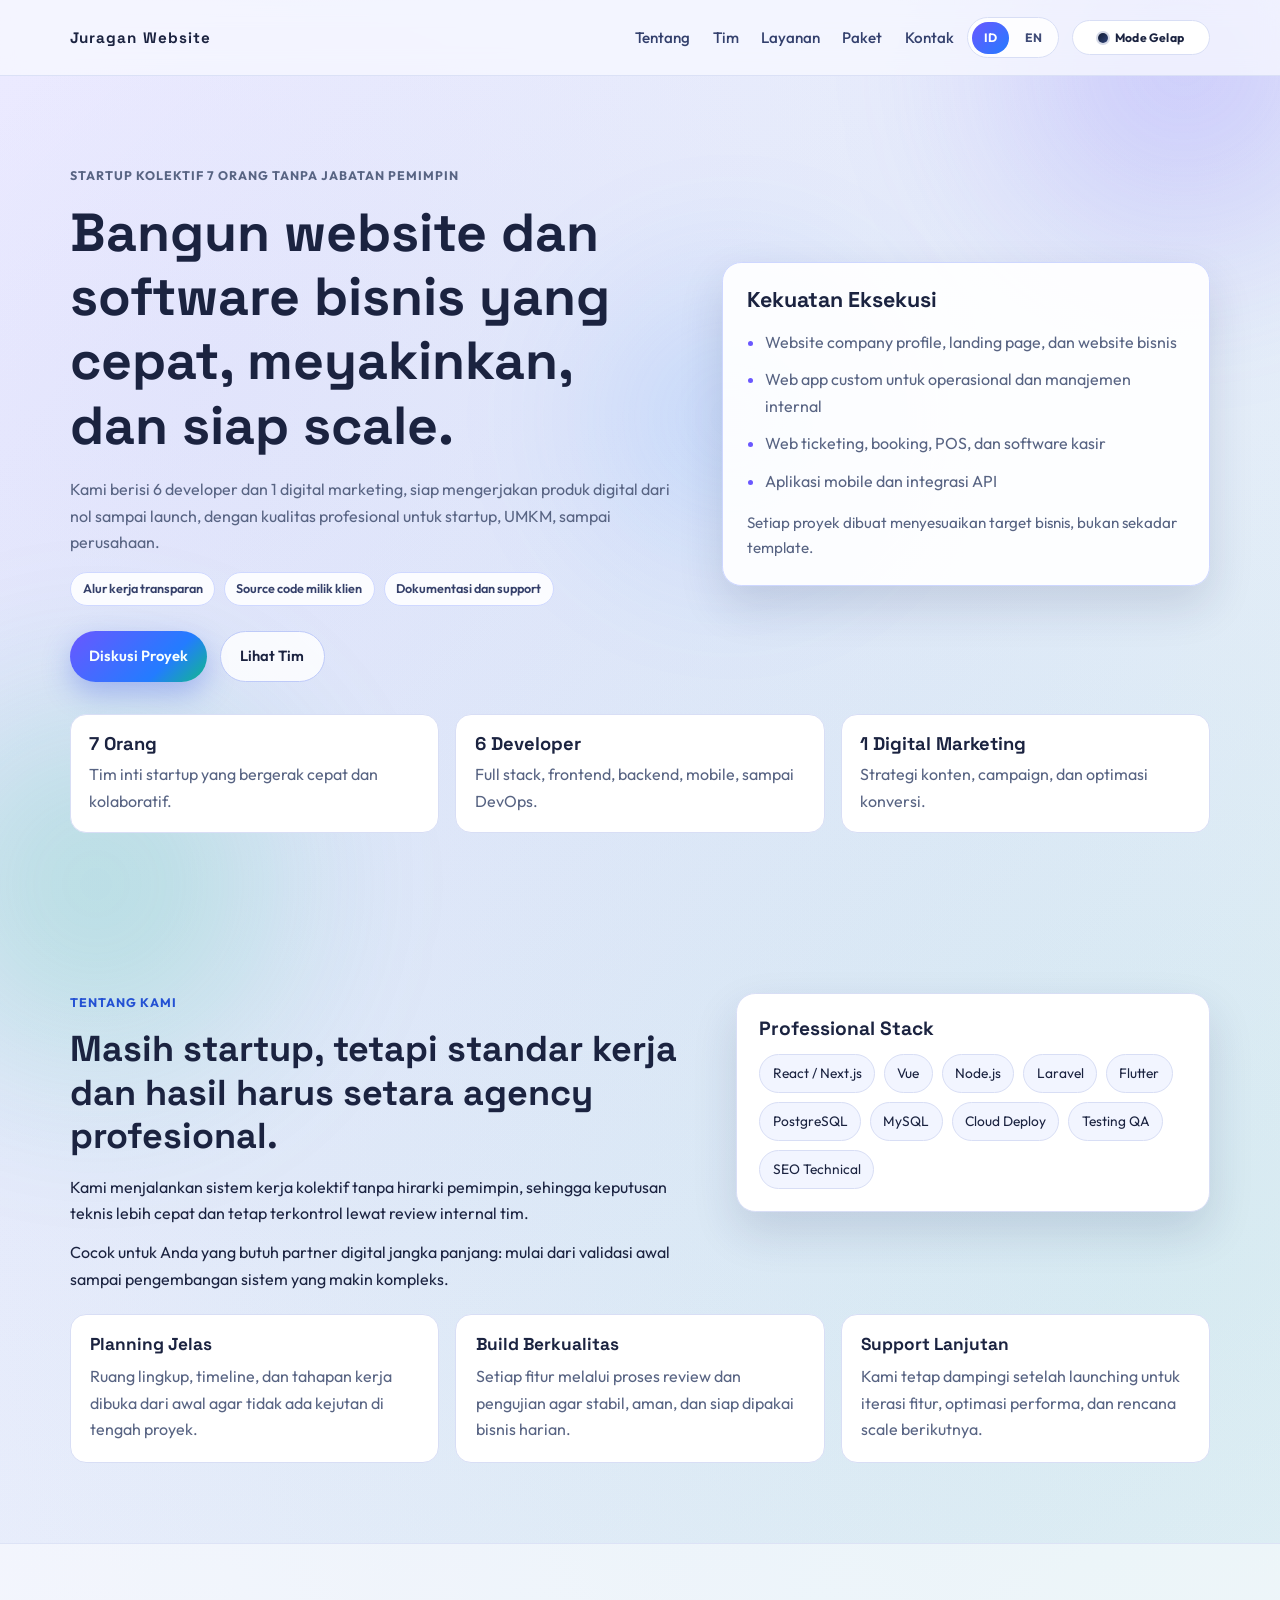
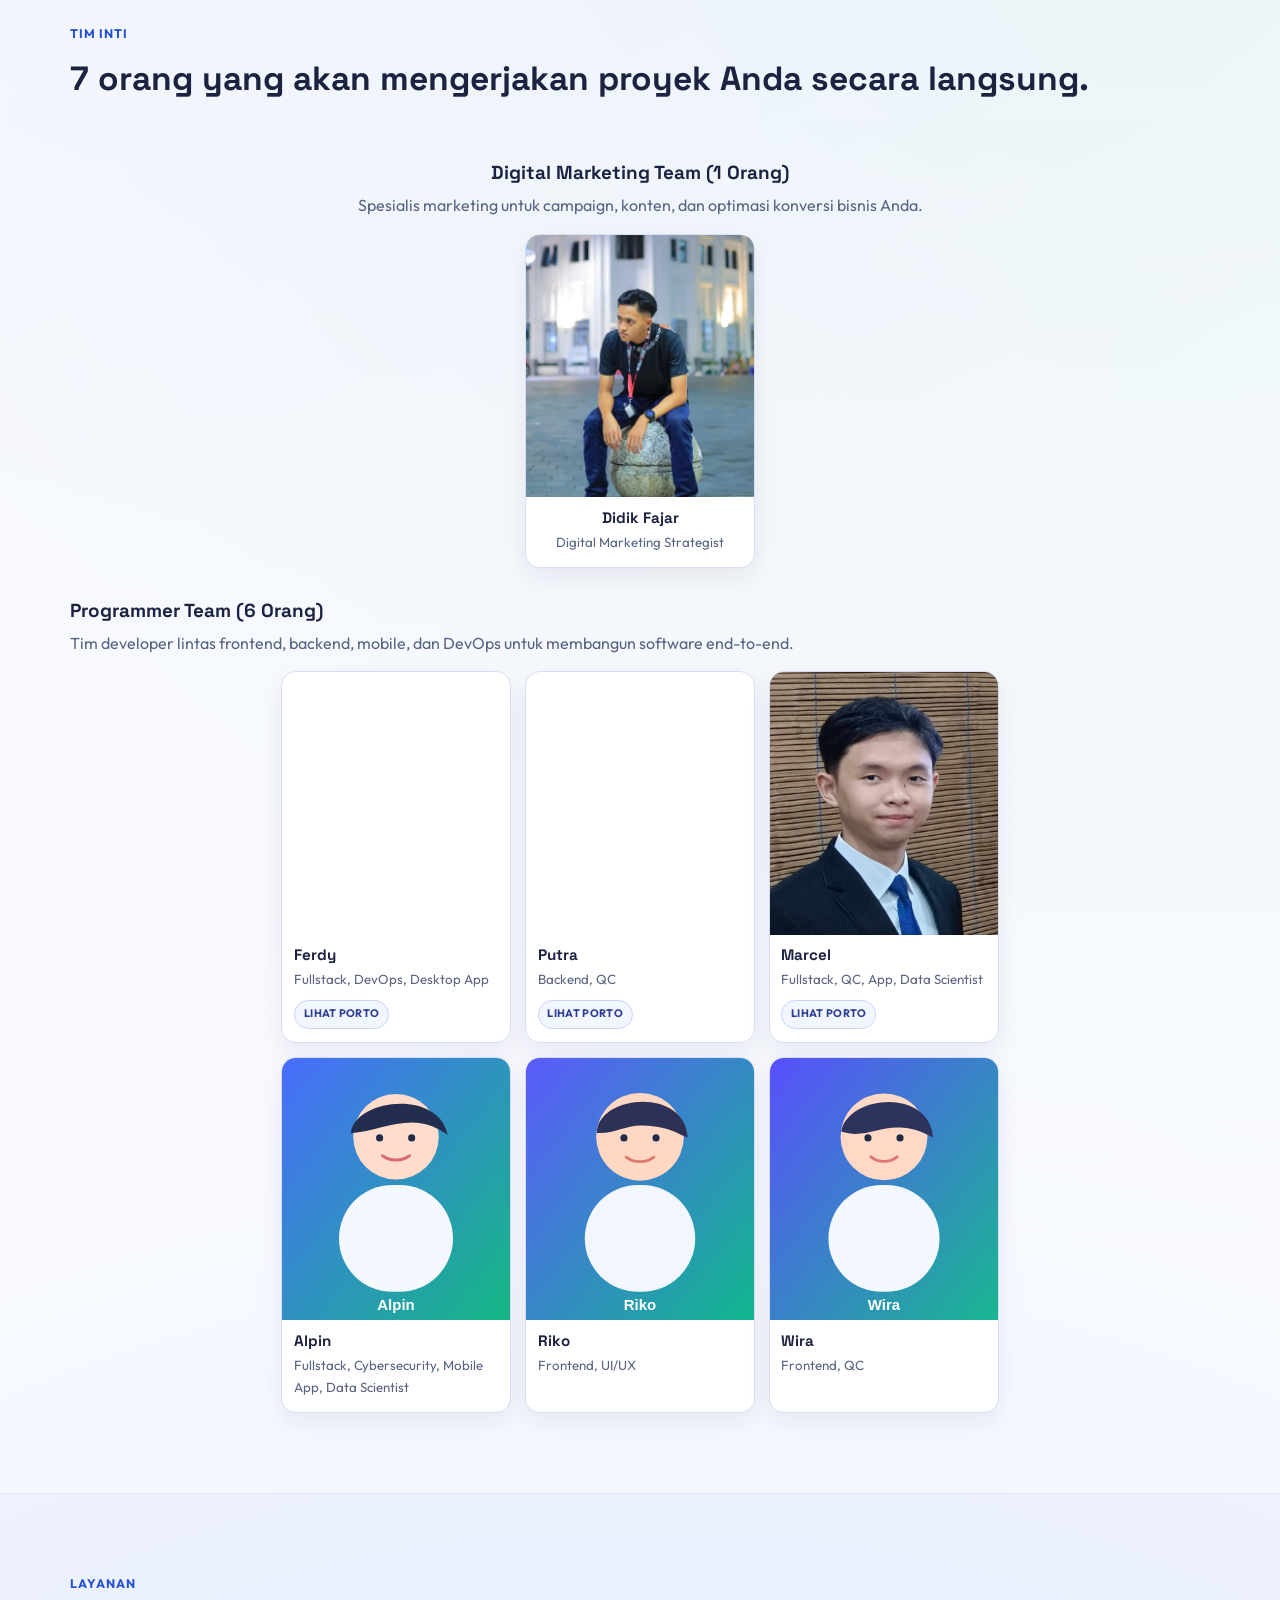
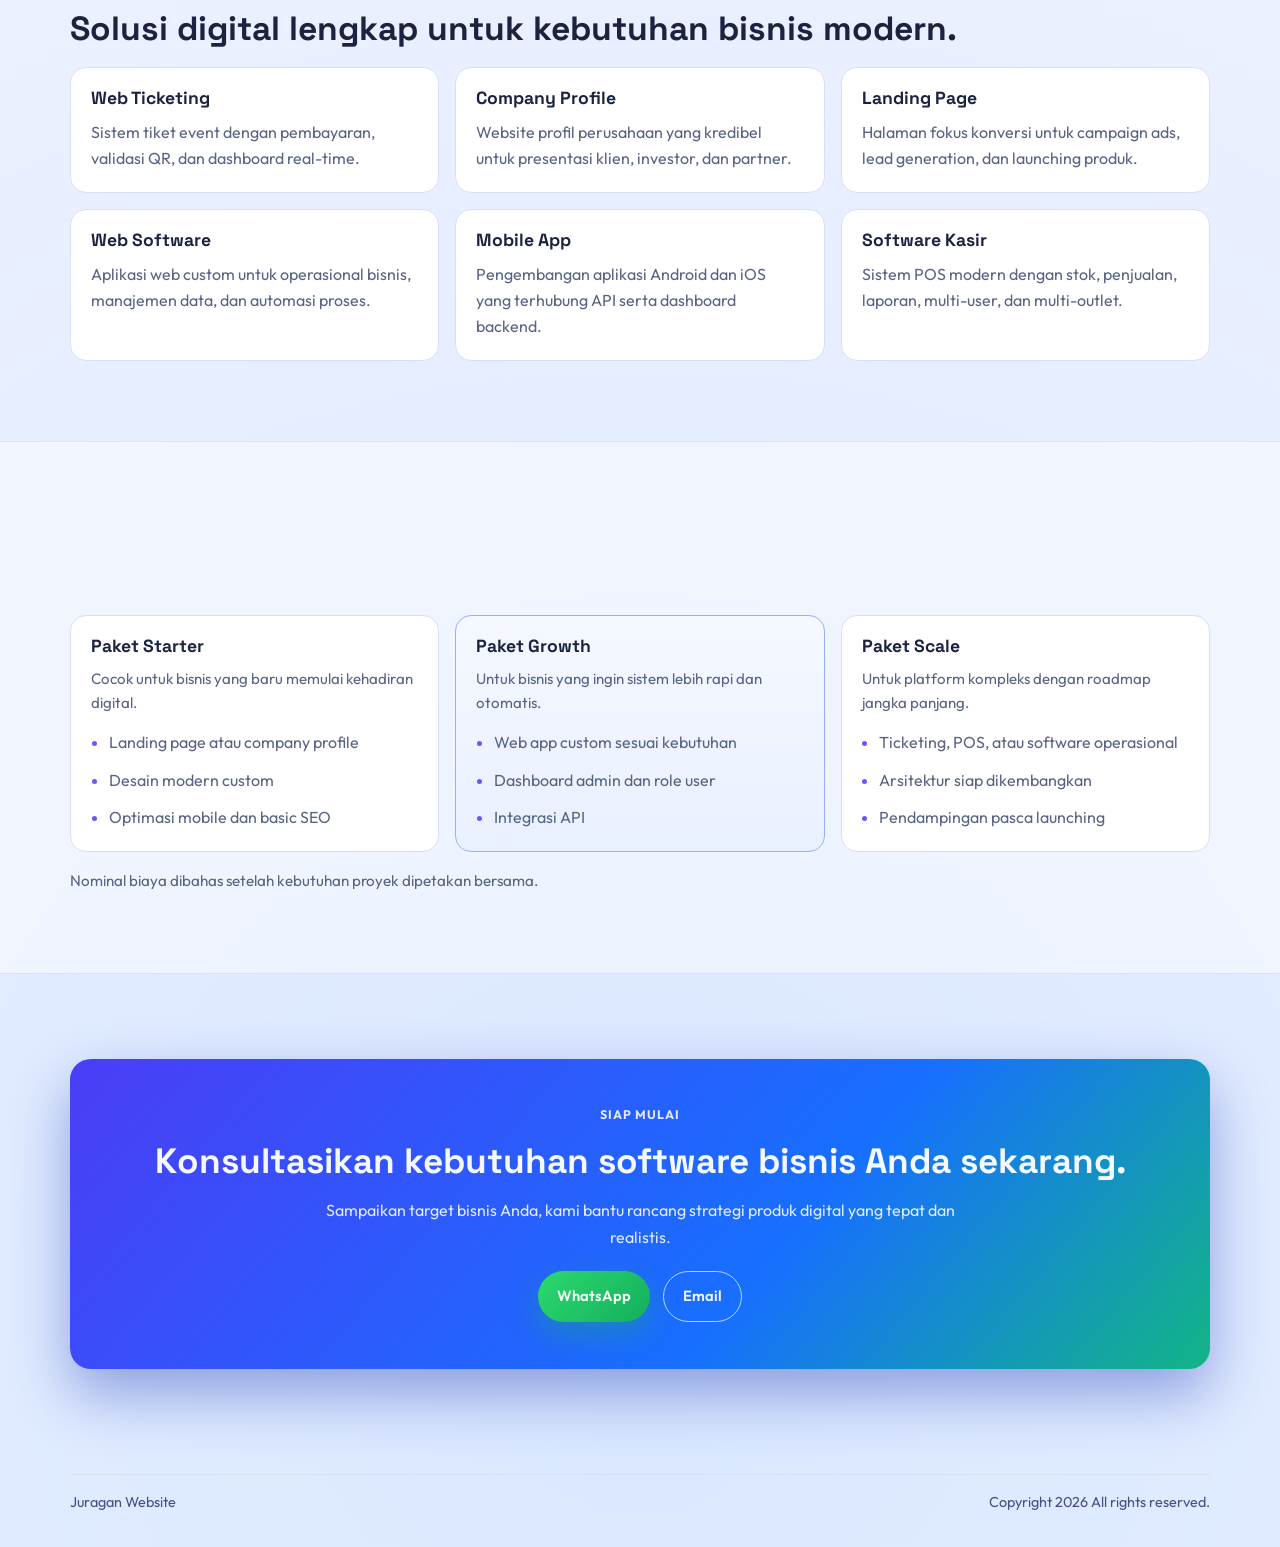
==== index.html @ e308b3d5 "feat: localize team photos and add lazy loading" ====
<!doctype html>
<html
  lang="id"
  data-title-id="Juragan Website"
  data-title-en="Juragan Website"
  data-description-id="Tim startup 6 developer dan 1 digital marketing untuk web software, app, ticketing, landing page, company profile, dan software kasir."
  data-description-en="A startup team of 6 developers and 1 digital marketer building web software, apps, ticketing systems, landing pages, company profiles, and POS software."
>
  <head>
    <meta charset="UTF-8" />
    <meta name="viewport" content="width=device-width, initial-scale=1.0" />
    <title>Juragan Website</title>
    <meta
      name="description"
      content="Tim startup 6 developer dan 1 digital marketing untuk web software, app, ticketing, landing page, company profile, dan software kasir."
    />
    <link rel="preconnect" href="https://fonts.googleapis.com" />
    <link rel="preconnect" href="https://fonts.gstatic.com" crossorigin />
    <link
      href="https://fonts.googleapis.com/css2?family=Outfit:wght@300;400;500;600;700&family=Space+Grotesk:wght@500;600;700&display=swap"
      rel="stylesheet"
    />
    <link rel="stylesheet" href="styles.css" />
  </head>
  <body>
    <div class="ambient ambient-a" aria-hidden="true"></div>
    <div class="ambient ambient-b" aria-hidden="true"></div>
    <div class="ambient ambient-c" aria-hidden="true"></div>

    <header class="site-header" id="beranda">
      <div class="container nav-wrap">
        <a href="#beranda" class="brand">Juragan Website</a>

        <button
          class="menu-toggle"
          aria-controls="site-nav"
          aria-expanded="false"
          data-i18n
          data-id="Menu"
          data-en="Menu"
        >
          Menu
        </button>

        <div class="nav-actions">
          <nav id="site-nav" class="site-nav" aria-label="Main navigation">
            <a href="#tentang" data-i18n data-id="Tentang" data-en="About">Tentang</a>
            <a href="#tim" data-i18n data-id="Tim" data-en="Team">Tim</a>
            <a href="#layanan" data-i18n data-id="Layanan" data-en="Services">Layanan</a>
            <a href="#paket" data-i18n data-id="Paket" data-en="Packages">Paket</a>
            <a href="#kontak" data-i18n data-id="Kontak" data-en="Contact">Kontak</a>
          </nav>

          <div class="lang-switch" role="group" aria-label="Language switcher">
            <button type="button" class="lang-btn is-active" data-lang-button="id" aria-pressed="true">
              ID
            </button>
            <button type="button" class="lang-btn" data-lang-button="en" aria-pressed="false">
              EN
            </button>
          </div>

          <button
            type="button"
            class="theme-toggle"
            data-theme-toggle
            data-label-dark-id="Mode Gelap"
            data-label-dark-en="Dark Mode"
            data-label-light-id="Mode Terang"
            data-label-light-en="Light Mode"
            aria-pressed="false"
          >
            <span class="theme-dot" aria-hidden="true"></span>
            <span class="theme-toggle-text">Dark Mode</span>
          </button>
        </div>
      </div>
    </header>

    <main>
      <section class="hero section">
        <div class="container hero-grid">
          <div class="hero-copy reveal">
            <p
              class="kicker"
              data-i18n
              data-id="Startup kolektif 7 orang tanpa jabatan pemimpin"
              data-en="A 7-person collective startup without a formal leader"
            >
              Startup kolektif 7 orang tanpa jabatan pemimpin
            </p>

            <h1
              data-i18n
              data-id="Bangun website dan software bisnis yang cepat, meyakinkan, dan siap scale."
              data-en="Build websites and business software that are fast, credible, and built to scale."
            >
              Bangun website dan software bisnis yang cepat, meyakinkan, dan siap scale.
            </h1>

            <p
              data-i18n
              data-id="Kami berisi 6 developer dan 1 digital marketing, siap mengerjakan produk digital dari nol sampai launch, dengan kualitas profesional untuk startup, UMKM, sampai perusahaan."
              data-en="Our team has 6 developers and 1 digital marketer, ready to build digital products from zero to launch with professional quality for startups, SMEs, and companies."
            >
              Kami berisi 6 developer dan 1 digital marketing, siap mengerjakan produk digital dari nol sampai launch, dengan kualitas profesional untuk startup, UMKM, sampai perusahaan.
            </p>

            <div class="hero-proof">
              <span
                data-i18n
                data-id="Alur kerja transparan"
                data-en="Transparent workflow"
                >Alur kerja transparan</span
              >
              <span
                data-i18n
                data-id="Source code milik klien"
                data-en="Client-owned source code"
                >Source code milik klien</span
              >
              <span
                data-i18n
                data-id="Dokumentasi dan support"
                data-en="Documentation and support"
                >Dokumentasi dan support</span
              >
            </div>

            <div class="hero-cta">
              <a href="#kontak" class="btn btn-primary" data-i18n data-id="Diskusi Proyek" data-en="Discuss Project"
                >Diskusi Proyek</a
              >
              <a href="#tim" class="btn btn-outline" data-i18n data-id="Lihat Tim" data-en="Meet The Team"
                >Lihat Tim</a
              >
            </div>
          </div>

          <div class="hero-panel reveal" data-delay="1">
            <h2 data-i18n data-id="Kekuatan Eksekusi" data-en="Execution Strength">Kekuatan Eksekusi</h2>
            <ul class="clean-list">
              <li
                data-i18n
                data-id="Website company profile, landing page, dan website bisnis"
                data-en="Company profile websites, landing pages, and business websites"
              >
                Website company profile, landing page, dan website bisnis
              </li>
              <li
                data-i18n
                data-id="Web app custom untuk operasional dan manajemen internal"
                data-en="Custom web apps for operations and internal management"
              >
                Web app custom untuk operasional dan manajemen internal
              </li>
              <li
                data-i18n
                data-id="Web ticketing, booking, POS, dan software kasir"
                data-en="Web ticketing, booking, POS, and cashier software"
              >
                Web ticketing, booking, POS, dan software kasir
              </li>
              <li
                data-i18n
                data-id="Aplikasi mobile dan integrasi API"
                data-en="Mobile apps and API integrations"
              >
                Aplikasi mobile dan integrasi API
              </li>
            </ul>
            <p
              class="small-note"
              data-i18n
              data-id="Setiap proyek dibuat menyesuaikan target bisnis, bukan sekadar template."
              data-en="Every project is tailored to business goals, not just template-based."
            >
              Setiap proyek dibuat menyesuaikan target bisnis, bukan sekadar template.
            </p>
          </div>
        </div>

        <div class="container metric-grid">
          <article class="metric reveal" data-delay="1">
            <h3>7 Orang</h3>
            <p
              data-i18n
              data-id="Tim inti startup yang bergerak cepat dan kolaboratif."
              data-en="A core startup team that moves fast and collaborates tightly."
            >
              Tim inti startup yang bergerak cepat dan kolaboratif.
            </p>
          </article>
          <article class="metric reveal" data-delay="2">
            <h3>6 Developer</h3>
            <p
              data-i18n
              data-id="Full stack, frontend, backend, mobile, sampai DevOps."
              data-en="Full stack, frontend, backend, mobile, and DevOps capabilities."
            >
              Full stack, frontend, backend, mobile, sampai DevOps.
            </p>
          </article>
          <article class="metric reveal" data-delay="3">
            <h3>1 Digital Marketing</h3>
            <p
              data-i18n
              data-id="Strategi konten, campaign, dan optimasi konversi."
              data-en="Content strategy, campaigns, and conversion optimization."
            >
              Strategi konten, campaign, dan optimasi konversi.
            </p>
          </article>
        </div>
      </section>

      <section class="section" id="tentang">
        <div class="container split">
          <div class="reveal">
            <p class="kicker" data-i18n data-id="Tentang Kami" data-en="About Us">Tentang Kami</p>
            <h2
              data-i18n
              data-id="Masih startup, tetapi standar kerja dan hasil harus setara agency profesional."
              data-en="Still a startup, but our quality and delivery standards are agency-level."
            >
              Masih startup, tetapi standar kerja dan hasil harus setara agency profesional.
            </h2>
            <p
              data-i18n
              data-id="Kami menjalankan sistem kerja kolektif tanpa hirarki pemimpin, sehingga keputusan teknis lebih cepat dan tetap terkontrol lewat review internal tim."
              data-en="We run as a collective without a formal leader, enabling faster technical decisions while maintaining quality through internal team reviews."
            >
              Kami menjalankan sistem kerja kolektif tanpa hirarki pemimpin, sehingga keputusan teknis lebih cepat dan tetap terkontrol lewat review internal tim.
            </p>
            <p
              data-i18n
              data-id="Cocok untuk Anda yang butuh partner digital jangka panjang: mulai dari validasi awal sampai pengembangan sistem yang makin kompleks."
              data-en="Ideal for businesses that need a long-term digital partner, from early validation to complex system growth."
            >
              Cocok untuk Anda yang butuh partner digital jangka panjang: mulai dari validasi awal sampai pengembangan sistem yang makin kompleks.
            </p>
          </div>

          <div class="stack-card reveal" data-delay="1">
            <h3 data-i18n data-id="Professional Stack" data-en="Professional Stack">Professional Stack</h3>
            <div class="chips">
              <span>React / Next.js</span>
              <span>Vue</span>
              <span>Node.js</span>
              <span>Laravel</span>
              <span>Flutter</span>
              <span>PostgreSQL</span>
              <span>MySQL</span>
              <span>Cloud Deploy</span>
              <span>Testing QA</span>
              <span>SEO Technical</span>
            </div>
          </div>
        </div>

        <div class="container proof-grid">
          <article class="proof-card reveal" data-delay="1">
            <h3 data-i18n data-id="Planning Jelas" data-en="Clear Planning">Planning Jelas</h3>
            <p
              data-i18n
              data-id="Ruang lingkup, timeline, dan tahapan kerja dibuka dari awal agar tidak ada kejutan di tengah proyek."
              data-en="Scope, timeline, and delivery stages are defined up front so there are no surprises mid-project."
            >
              Ruang lingkup, timeline, dan tahapan kerja dibuka dari awal agar tidak ada kejutan di tengah proyek.
            </p>
          </article>
          <article class="proof-card reveal" data-delay="2">
            <h3 data-i18n data-id="Build Berkualitas" data-en="Quality Build">Build Berkualitas</h3>
            <p
              data-i18n
              data-id="Setiap fitur melalui proses review dan pengujian agar stabil, aman, dan siap dipakai bisnis harian."
              data-en="Each feature goes through review and testing to ensure stability, security, and daily business readiness."
            >
              Setiap fitur melalui proses review dan pengujian agar stabil, aman, dan siap dipakai bisnis harian.
            </p>
          </article>
          <article class="proof-card reveal" data-delay="3">
            <h3 data-i18n data-id="Support Lanjutan" data-en="Continuous Support">Support Lanjutan</h3>
            <p
              data-i18n
              data-id="Kami tetap dampingi setelah launching untuk iterasi fitur, optimasi performa, dan rencana scale berikutnya."
              data-en="We continue supporting after launch for feature iterations, performance optimization, and scaling plans."
            >
              Kami tetap dampingi setelah launching untuk iterasi fitur, optimasi performa, dan rencana scale berikutnya.
            </p>
          </article>
        </div>
      </section>

      <section class="section" id="tim">
        <div class="container">
          <p class="kicker reveal" data-i18n data-id="Tim Inti" data-en="Core Team">Tim Inti</p>
          <h2
            class="reveal"
            data-delay="1"
            data-i18n
            data-id="7 orang yang akan mengerjakan proyek Anda secara langsung."
            data-en="7 people who will work on your project directly."
          >
            7 orang yang akan mengerjakan proyek Anda secara langsung.
          </h2>
          <p
            class="section-intro reveal"
            data-delay="2"
            data-i18n
            data-id="Klik hyperlink portfolio programmer untuk melihat karya masing-masing."
            data-en="Click each programmer portfolio hyperlink to view their work."
          >
            Klik hyperlink portfolio programmer untuk melihat karya masing-masing.
          </p>

          <div class="member-group marketing-top">
            <div class="group-header reveal" data-delay="1">
              <h3
                data-i18n
                data-id="Digital Marketing Team (1 Orang)"
                data-en="Digital Marketing Team (1 Person)"
              >
                Digital Marketing Team (1 Orang)
              </h3>
              <p
                data-i18n
                data-id="Spesialis marketing untuk campaign, konten, dan optimasi konversi bisnis Anda."
                data-en="A dedicated marketing specialist for campaigns, content, and business conversion optimization."
              >
                Spesialis marketing untuk campaign, konten, dan optimasi konversi bisnis Anda.
              </p>
            </div>

            <div class="member-grid marketing-grid">
              <article class="member-card is-static reveal" data-delay="1">
                <img
                  class="member-photo"
                  src="assets/team/didik-fajar.jpg"
                  alt="Foto Didik Fajar"
                  loading="lazy"
                  decoding="async"
                />
                <div class="member-body">
                  <h3>Didik Fajar</h3>
                  <p class="member-role">Digital Marketing Strategist</p>
                </div>
              </article>
            </div>
          </div>

          <div class="member-group">
            <div class="group-header reveal" data-delay="2">
              <h3
                data-i18n
                data-id="Programmer Team (6 Orang)"
                data-en="Programmer Team (6 People)"
              >
                Programmer Team (6 Orang)
              </h3>
              <p
                data-i18n
                data-id="Tim developer lintas frontend, backend, mobile, dan DevOps untuk membangun software end-to-end."
                data-en="A cross-functional developer team covering frontend, backend, mobile, and DevOps for end-to-end software delivery."
              >
                Tim developer lintas frontend, backend, mobile, dan DevOps untuk membangun software end-to-end.
              </p>
            </div>

            <div class="member-grid programmer-grid">
              <article class="member-card member-link reveal" data-delay="1">
                <img
                  class="member-photo"
                  src="assets/team/ferdy.webp"
                  alt="Foto Ferdy"
                  loading="lazy"
                  decoding="async"
                />
                <div class="member-body">
                  <h3>Ferdy</h3>
                  <p class="member-role">Fullstack, DevOps, Desktop App</p>
                  <a
                    class="portfolio-tag portfolio-link"
                    href="https://ferdy.web.id"
                    target="_blank"
                    rel="noreferrer"
                    data-i18n
                    data-id="Lihat Porto"
                    data-en="View Portfolio"
                    >Lihat Porto</a
                  >
                </div>
              </article>

              <article class="member-card member-link reveal" data-delay="2">
                <img
                  class="member-photo"
                  src="assets/team/putra.png"
                  alt="Foto Putra"
                  loading="lazy"
                  decoding="async"
                />
                <div class="member-body">
                  <h3>Putra</h3>
                  <p class="member-role">Backend, QC</p>
                  <a
                    class="portfolio-tag portfolio-link"
                    href="https://awooogaaa.github.io/portfolio/"
                    target="_blank"
                    rel="noreferrer"
                    data-i18n
                    data-id="Lihat Porto"
                    data-en="View Portfolio"
                    >Lihat Porto</a
                  >
                </div>
              </article>

              <article class="member-card member-link reveal" data-delay="3">
                <img
                  class="member-photo"
                  src="assets/team/marcel.jpg"
                  alt="Foto Marcel"
                  loading="lazy"
                  decoding="async"
                />
                <div class="member-body">
                  <h3>Marcel</h3>
                  <p class="member-role">Fullstack, QC, App, Data Scientist</p>
                  <a
                    class="portfolio-tag portfolio-link"
                    href="https://marcellkurniawan.github.io/"
                    target="_blank"
                    rel="noreferrer"
                    data-i18n
                    data-id="Lihat Porto"
                    data-en="View Portfolio"
                    >Lihat Porto</a
                  >
                </div>
              </article>

              <article class="member-card is-static reveal" data-delay="1">
                <img
                  class="member-photo"
                  src="assets/team/member-02.svg"
                  alt="Foto Alpin"
                  loading="lazy"
                  decoding="async"
                />
                <div class="member-body">
                  <h3>Alpin</h3>
                  <p class="member-role">Fullstack, Cybersecurity, Mobile App, Data Scientist</p>
                </div>
              </article>

              <article class="member-card is-static reveal" data-delay="2">
                <img
                  class="member-photo"
                  src="assets/team/member-03.svg"
                  alt="Foto Riko"
                  loading="lazy"
                  decoding="async"
                />
                <div class="member-body">
                  <h3>Riko</h3>
                  <p class="member-role">Frontend, UI/UX</p>
                </div>
              </article>

              <article class="member-card is-static reveal" data-delay="3">
                <img
                  class="member-photo"
                  src="assets/team/member-06.svg"
                  alt="Foto Wira"
                  loading="lazy"
                  decoding="async"
                />
                <div class="member-body">
                  <h3>Wira</h3>
                  <p class="member-role">Frontend, QC</p>
                </div>
              </article>
            </div>
          </div>
        </div>
      </section>

      <section class="section" id="layanan">
        <div class="container">
          <p class="kicker reveal" data-i18n data-id="Layanan" data-en="Services">Layanan</p>
          <h2
            class="reveal"
            data-delay="1"
            data-i18n
            data-id="Solusi digital lengkap untuk kebutuhan bisnis modern."
            data-en="Complete digital solutions for modern business needs."
          >
            Solusi digital lengkap untuk kebutuhan bisnis modern.
          </h2>

          <div class="service-grid">
            <article class="service-card reveal" data-delay="1">
              <h3>Web Ticketing</h3>
              <p
                data-i18n
                data-id="Sistem tiket event dengan pembayaran, validasi QR, dan dashboard real-time."
                data-en="Event ticketing system with payment flow, QR validation, and real-time dashboard."
              >
                Sistem tiket event dengan pembayaran, validasi QR, dan dashboard real-time.
              </p>
            </article>
            <article class="service-card reveal" data-delay="2">
              <h3>Company Profile</h3>
              <p
                data-i18n
                data-id="Website profil perusahaan yang kredibel untuk presentasi klien, investor, dan partner."
                data-en="A credible company website for clients, investors, and strategic partners."
              >
                Website profil perusahaan yang kredibel untuk presentasi klien, investor, dan partner.
              </p>
            </article>
            <article class="service-card reveal" data-delay="3">
              <h3>Landing Page</h3>
              <p
                data-i18n
                data-id="Halaman fokus konversi untuk campaign ads, lead generation, dan launching produk."
                data-en="Conversion-focused pages for ad campaigns, lead generation, and product launches."
              >
                Halaman fokus konversi untuk campaign ads, lead generation, dan launching produk.
              </p>
            </article>
            <article class="service-card reveal" data-delay="1">
              <h3>Web Software</h3>
              <p
                data-i18n
                data-id="Aplikasi web custom untuk operasional bisnis, manajemen data, dan automasi proses."
                data-en="Custom web software for business operations, data management, and process automation."
              >
                Aplikasi web custom untuk operasional bisnis, manajemen data, dan automasi proses.
              </p>
            </article>
            <article class="service-card reveal" data-delay="2">
              <h3>Mobile App</h3>
              <p
                data-i18n
                data-id="Pengembangan aplikasi Android dan iOS yang terhubung API serta dashboard backend."
                data-en="Android and iOS app development connected to APIs and backend dashboards."
              >
                Pengembangan aplikasi Android dan iOS yang terhubung API serta dashboard backend.
              </p>
            </article>
            <article class="service-card reveal" data-delay="3">
              <h3>Software Kasir</h3>
              <p
                data-i18n
                data-id="Sistem POS modern dengan stok, penjualan, laporan, multi-user, dan multi-outlet."
                data-en="Modern POS system with inventory, sales reports, multi-user, and multi-outlet support."
              >
                Sistem POS modern dengan stok, penjualan, laporan, multi-user, dan multi-outlet.
              </p>
            </article>
          </div>
        </div>
      </section>

      <section class="section" id="paket">
        <div class="container">
          <p class="kicker reveal" data-i18n data-id="Pilihan Paket" data-en="Service Packages">Pilihan Paket</p>
          <h2
            class="reveal"
            data-delay="1"
            data-i18n
            data-id="Pilih paket yang sesuai tahap perkembangan bisnis Anda."
            data-en="Choose a package that matches your business growth stage."
          >
            Pilih paket yang sesuai tahap perkembangan bisnis Anda.
          </h2>

          <div class="pricing-grid">
            <article class="price-card reveal" data-delay="1">
              <h3 data-i18n data-id="Paket Starter" data-en="Starter Package">Paket Starter</h3>
              <p
                class="plan-note"
                data-i18n
                data-id="Cocok untuk bisnis yang baru memulai kehadiran digital."
                data-en="Best for businesses starting their digital presence."
              >
                Cocok untuk bisnis yang baru memulai kehadiran digital.
              </p>
              <ul class="clean-list">
                <li
                  data-i18n
                  data-id="Landing page atau company profile"
                  data-en="Landing page or company profile"
                >
                  Landing page atau company profile
                </li>
                <li data-i18n data-id="Desain modern custom" data-en="Custom modern design">
                  Desain modern custom
                </li>
                <li
                  data-i18n
                  data-id="Optimasi mobile dan basic SEO"
                  data-en="Mobile optimization and basic SEO"
                >
                  Optimasi mobile dan basic SEO
                </li>
              </ul>
            </article>

            <article class="price-card highlight reveal" data-delay="2">
              <h3 data-i18n data-id="Paket Growth" data-en="Growth Package">Paket Growth</h3>
              <p
                class="plan-note"
                data-i18n
                data-id="Untuk bisnis yang ingin sistem lebih rapi dan otomatis."
                data-en="For businesses that need cleaner and more automated systems."
              >
                Untuk bisnis yang ingin sistem lebih rapi dan otomatis.
              </p>
              <ul class="clean-list">
                <li
                  data-i18n
                  data-id="Web app custom sesuai kebutuhan"
                  data-en="Custom web app based on your workflow"
                >
                  Web app custom sesuai kebutuhan
                </li>
                <li data-i18n data-id="Dashboard admin dan role user" data-en="Admin dashboard and user roles">
                  Dashboard admin dan role user
                </li>
                <li data-i18n data-id="Integrasi API" data-en="API integrations">Integrasi API</li>
              </ul>
            </article>

            <article class="price-card reveal" data-delay="3">
              <h3 data-i18n data-id="Paket Scale" data-en="Scale Package">Paket Scale</h3>
              <p
                class="plan-note"
                data-i18n
                data-id="Untuk platform kompleks dengan roadmap jangka panjang."
                data-en="For complex platforms with long-term product roadmaps."
              >
                Untuk platform kompleks dengan roadmap jangka panjang.
              </p>
              <ul class="clean-list">
                <li
                  data-i18n
                  data-id="Ticketing, POS, atau software operasional"
                  data-en="Ticketing, POS, or operational software"
                >
                  Ticketing, POS, atau software operasional
                </li>
                <li
                  data-i18n
                  data-id="Arsitektur siap dikembangkan"
                  data-en="Scalable architecture"
                >
                  Arsitektur siap dikembangkan
                </li>
                <li
                  data-i18n
                  data-id="Pendampingan pasca launching"
                  data-en="Post-launch support"
                >
                  Pendampingan pasca launching
                </li>
              </ul>
            </article>
          </div>

          <p
            class="small-note reveal"
            data-delay="2"
            data-i18n
            data-id="Nominal biaya dibahas setelah kebutuhan proyek dipetakan bersama."
            data-en="Project budget details are discussed after requirements are mapped together."
          >
            Nominal biaya dibahas setelah kebutuhan proyek dipetakan bersama.
          </p>
        </div>
      </section>

      <section class="section cta-section" id="kontak">
        <div class="container cta-card reveal">
          <p class="kicker" data-i18n data-id="Siap Mulai" data-en="Ready To Start">Siap Mulai</p>
          <h2
            data-i18n
            data-id="Konsultasikan kebutuhan software bisnis Anda sekarang."
            data-en="Consult your business software needs with us today."
          >
            Konsultasikan kebutuhan software bisnis Anda sekarang.
          </h2>
          <p
            data-i18n
            data-id="Sampaikan target bisnis Anda, kami bantu rancang strategi produk digital yang tepat dan realistis."
            data-en="Share your business goals and we will design the right and realistic digital product strategy."
          >
            Sampaikan target bisnis Anda, kami bantu rancang strategi produk digital yang tepat dan realistis.
          </p>

          <div class="cta-actions">
            <a class="btn btn-whatsapp" href="https://wa.me/6280000000000" target="_blank" rel="noreferrer"
              >WhatsApp</a
            >
            <a class="btn btn-outline" href="mailto:halo@startupanda.com">Email</a>
          </div>
        </div>
      </section>
    </main>

    <footer class="site-footer">
      <div class="container footer-wrap">
        <p>Juragan Website</p>
        <p>Copyright <span id="year"></span> All rights reserved.</p>
      </div>
    </footer>

    <script src="script.js"></script>
  </body>
</html>
---- styles.css ----
:root {
  --bg: #f3f4ff;
  --surface: #ffffff;
  --surface-2: #f2f5ff;
  --ink: #1b2340;
  --muted: #586483;
  --line: #d8def5;
  --purple: #6a57ff;
  --blue: #237cff;
  --green: #11b98a;
  --accent: var(--blue);
  --accent-strong: #2451d3;
  --shadow: 0 20px 45px rgba(30, 40, 90, 0.14);
  --body-bg:
    radial-gradient(circle at 15% 8%, rgba(106, 87, 255, 0.12), transparent 42%),
    radial-gradient(circle at 90% 26%, rgba(17, 185, 138, 0.12), transparent 44%),
    radial-gradient(circle at 50% 95%, rgba(35, 124, 255, 0.11), transparent 42%),
    linear-gradient(180deg, #f9faff 0%, #f3f4ff 50%, #eff4ff 100%);
  --header-bg: rgba(246, 248, 255, 0.78);
  --nav-ink: #33406d;
  --hero-pill-ink: #35406a;
  --hero-pill-border: #cfd8ff;
  --hero-pill-bg: #fbfcff;
  --btn-outline-border: #becaf8;
  --btn-outline-bg: rgba(255, 255, 255, 0.82);
  --panel-bg: rgba(255, 255, 255, 0.92);
  --panel-border: #ced7ff;
  --section-alt-bg: rgba(255, 255, 255, 0.47);
  --section-alt-border: rgba(216, 222, 245, 0.82);
  --card-shadow-soft: 0 10px 24px rgba(27, 35, 64, 0.07);
  --tag-border: #c7d2ff;
  --tag-bg: #f2f6ff;
  --tag-ink: #2c3f93;
  --tag-muted-border: #d3d9f1;
  --tag-muted-bg: #f8f9ff;
  --tag-muted-ink: #6a738f;
  --footer-ink: #435084;
  --mobile-nav-bg: rgba(255, 255, 255, 0.97);
  --header-border: rgba(216, 222, 245, 0.9);
  --lang-ink: #3f4b77;
  --price-highlight-border: #95b0ff;
  --price-highlight-bg: linear-gradient(180deg, #f5f8ff 0%, #e9f0ff 100%);
  --whatsapp-start: #2cd96f;
  --whatsapp-end: #14ae5c;
  --whatsapp-shadow: 0 12px 28px rgba(25, 177, 102, 0.38);
  --whatsapp-shadow-hover: 0 16px 34px rgba(20, 164, 94, 0.48);
  --portfolio-hover-border: #6f8dff;
  --portfolio-hover-bg: linear-gradient(135deg, #4f6dff 0%, #2e84ff 100%);
  --portfolio-hover-ink: #f7fbff;
  --portfolio-hover-shadow: 0 8px 18px rgba(58, 100, 255, 0.28);
}

:root[data-theme="dark"] {
  --bg: #0f1224;
  --surface: #151a30;
  --surface-2: #1c2344;
  --ink: #e6ecff;
  --muted: #a1afd6;
  --line: #2a335e;
  --accent-strong: #87a6ff;
  --shadow: 0 20px 45px rgba(0, 0, 0, 0.45);
  --body-bg:
    radial-gradient(circle at 15% 8%, rgba(106, 87, 255, 0.22), transparent 42%),
    radial-gradient(circle at 90% 26%, rgba(17, 185, 138, 0.2), transparent 44%),
    radial-gradient(circle at 50% 95%, rgba(35, 124, 255, 0.22), transparent 42%),
    linear-gradient(180deg, #0e1223 0%, #0f1428 52%, #101834 100%);
  --header-bg: rgba(14, 18, 37, 0.82);
  --nav-ink: #d5ddff;
  --hero-pill-ink: #d7e0ff;
  --hero-pill-border: #3d4a85;
  --hero-pill-bg: #1d264a;
  --btn-outline-border: #425292;
  --btn-outline-bg: rgba(26, 34, 67, 0.8);
  --panel-bg: rgba(24, 31, 58, 0.94);
  --panel-border: #344074;
  --section-alt-bg: rgba(19, 24, 46, 0.8);
  --section-alt-border: rgba(46, 58, 106, 0.86);
  --card-shadow-soft: 0 10px 24px rgba(0, 0, 0, 0.35);
  --tag-border: #4a5ca3;
  --tag-bg: #1f2b52;
  --tag-ink: #d5dfff;
  --tag-muted-border: #3d4a7f;
  --tag-muted-bg: #1a2142;
  --tag-muted-ink: #a9b5de;
  --footer-ink: #aeb9e6;
  --mobile-nav-bg: rgba(17, 22, 43, 0.96);
  --header-border: rgba(46, 58, 106, 0.9);
  --lang-ink: #c7d3ff;
  --price-highlight-border: #3e56a9;
  --price-highlight-bg: linear-gradient(180deg, rgba(63, 86, 188, 0.42) 0%, rgba(33, 51, 117, 0.58) 100%);
  --whatsapp-start: #32e07b;
  --whatsapp-end: #169a61;
  --whatsapp-shadow: 0 12px 28px rgba(29, 201, 121, 0.3);
  --whatsapp-shadow-hover: 0 16px 34px rgba(48, 220, 140, 0.38);
  --portfolio-hover-border: #86a2ff;
  --portfolio-hover-bg: linear-gradient(135deg, #4d6fff 0%, #2d8cff 100%);
  --portfolio-hover-ink: #f7fbff;
  --portfolio-hover-shadow: 0 9px 20px rgba(52, 99, 255, 0.45);
}

* {
  box-sizing: border-box;
}

html {
  scroll-behavior: smooth;
}

body {
  margin: 0;
  font-family: "Outfit", "Segoe UI", sans-serif;
  color: var(--ink);
  background: var(--body-bg);
  line-height: 1.65;
  min-height: 100vh;
  overflow-x: hidden;
}

h1,
h2,
h3 {
  font-family: "Space Grotesk", "Trebuchet MS", sans-serif;
  line-height: 1.2;
  margin: 0;
}

p {
  margin: 0;
}

a {
  color: inherit;
  text-decoration: none;
}

img,
svg {
  max-width: 100%;
  display: block;
}

button {
  font: inherit;
}

.container {
  width: min(1140px, calc(100% - clamp(1rem, 4vw, 2.5rem)));
  margin-inline: auto;
}

.section {
  padding: 5rem 0;
  position: relative;
}

.kicker {
  font-weight: 700;
  letter-spacing: 0.08em;
  text-transform: uppercase;
  color: var(--accent-strong);
  font-size: 0.78rem;
  margin-bottom: 0.9rem;
}

.small-note {
  margin-top: 1rem;
  color: var(--muted);
  font-size: 0.95rem;
}

.clean-list {
  margin: 0;
  padding-left: 1.1rem;
  display: grid;
  gap: 0.7rem;
  color: var(--muted);
}

.clean-list li::marker {
  color: var(--purple);
}

.ambient {
  position: fixed;
  z-index: -1;
  width: 36rem;
  aspect-ratio: 1;
  border-radius: 50%;
  filter: blur(65px);
  opacity: 0.5;
  pointer-events: none;
}

.ambient-a {
  top: -14rem;
  right: -12rem;
  background: radial-gradient(circle at center, rgba(106, 87, 255, 0.55) 0%, transparent 68%);
}

.ambient-b {
  bottom: -17rem;
  left: -12rem;
  background: radial-gradient(circle at center, rgba(17, 185, 138, 0.5) 0%, transparent 68%);
}

.ambient-c {
  top: 25%;
  left: 42%;
  width: 24rem;
  background: radial-gradient(circle at center, rgba(35, 124, 255, 0.38) 0%, transparent 72%);
}

.site-header {
  position: sticky;
  top: 0;
  z-index: 30;
  backdrop-filter: blur(11px);
  background: var(--header-bg);
  border-bottom: 1px solid var(--header-border);
}

.nav-wrap {
  display: flex;
  align-items: center;
  justify-content: space-between;
  min-height: clamp(3.9rem, 8vw, 4.7rem);
  gap: 1.2rem;
  position: relative;
}

.brand {
  font-family: "Space Grotesk", sans-serif;
  font-weight: 700;
  font-size: 0.95rem;
  letter-spacing: 0.07em;
}

.nav-actions {
  display: flex;
  align-items: center;
  gap: 0.85rem;
}

.site-nav {
  display: flex;
  align-items: center;
  gap: 1.4rem;
  font-size: 0.95rem;
  color: var(--nav-ink);
}

.site-nav a {
  position: relative;
  font-weight: 500;
}

.site-nav a::after {
  content: "";
  position: absolute;
  left: 0;
  bottom: -0.3rem;
  width: 100%;
  height: 2px;
  background: linear-gradient(90deg, var(--purple), var(--blue));
  transform: scaleX(0);
  transform-origin: right;
  transition: transform 0.24s ease;
}

.site-nav a:hover::after {
  transform-origin: left;
  transform: scaleX(1);
}

.lang-switch {
  display: inline-flex;
  align-items: center;
  gap: 0.3rem;
  padding: 0.24rem;
  border-radius: 999px;
  background: rgba(255, 255, 255, 0.85);
  border: 1px solid var(--line);
}

.lang-btn {
  border: 0;
  border-radius: 999px;
  background: transparent;
  color: var(--lang-ink);
  padding: 0.35rem 0.72rem;
  font-size: 0.76rem;
  font-weight: 700;
  letter-spacing: 0.04em;
  cursor: pointer;
  min-height: 2rem;
}

.lang-btn.is-active {
  background: linear-gradient(135deg, var(--purple) 0%, var(--blue) 100%);
  color: #ffffff;
}

.theme-toggle {
  display: inline-flex;
  align-items: center;
  justify-content: center;
  gap: 0.42rem;
  border: 1px solid var(--line);
  border-radius: 999px;
  background: var(--surface);
  color: var(--ink);
  padding: 0.36rem 0.74rem;
  font-size: 0.76rem;
  font-weight: 700;
  letter-spacing: 0.02em;
  min-width: 8.6rem;
  min-height: 2.15rem;
  cursor: pointer;
}

.theme-dot {
  width: 0.62rem;
  height: 0.62rem;
  border-radius: 50%;
  background: linear-gradient(135deg, #111b34, #2f4379);
  box-shadow: 0 0 0 2px rgba(66, 82, 146, 0.22);
}

.theme-toggle.is-dark .theme-dot {
  background: linear-gradient(135deg, #ffd166, #ff9f43);
  box-shadow: 0 0 0 2px rgba(255, 181, 72, 0.25);
}

.theme-toggle-text {
  white-space: nowrap;
}

.menu-toggle {
  display: none;
  border: 1px solid var(--line);
  background: var(--surface);
  color: var(--ink);
  font-weight: 600;
  border-radius: 999px;
  padding: 0.5rem 1rem;
  min-height: 2.2rem;
  cursor: pointer;
}

.hero {
  padding-top: clamp(4.2rem, 8vw, 5.6rem);
}

.hero-grid {
  display: grid;
  grid-template-columns: 1.12fr 0.88fr;
  gap: 2rem;
  align-items: center;
}

.hero-copy h1 {
  font-size: clamp(1.72rem, 4.6vw, 3.35rem);
  margin-bottom: 1.15rem;
  max-width: 17ch;
}

.hero-copy p {
  color: var(--muted);
  max-width: 66ch;
}

.hero-proof {
  margin-top: 1rem;
  display: flex;
  flex-wrap: wrap;
  gap: 0.55rem;
}

.hero-proof span {
  padding: 0.36rem 0.72rem;
  border-radius: 999px;
  font-size: 0.79rem;
  font-weight: 600;
  color: var(--hero-pill-ink);
  border: 1px solid var(--hero-pill-border);
  background: var(--hero-pill-bg);
}

.hero-cta {
  margin-top: 1.55rem;
  display: flex;
  flex-wrap: wrap;
  gap: 0.8rem;
}

.btn {
  display: inline-flex;
  align-items: center;
  justify-content: center;
  padding: 0.78rem 1.2rem;
  border-radius: 999px;
  font-weight: 600;
  font-size: 0.92rem;
  min-height: 2.75rem;
  transition: transform 0.2s ease, box-shadow 0.2s ease, background 0.2s ease;
}

.btn:hover {
  transform: translateY(-2px);
}

.btn-primary {
  background: linear-gradient(135deg, var(--purple) 0%, var(--blue) 68%, var(--green) 100%);
  color: #f8fffe;
  box-shadow: 0 11px 28px rgba(64, 94, 231, 0.36);
}

.btn-whatsapp {
  background: linear-gradient(135deg, var(--whatsapp-start) 0%, var(--whatsapp-end) 100%);
  color: #f7fff9;
  box-shadow: var(--whatsapp-shadow);
}

.btn-whatsapp:hover {
  box-shadow: var(--whatsapp-shadow-hover);
}

.btn-outline {
  border: 1px solid var(--btn-outline-border);
  background: var(--btn-outline-bg);
}

.hero-panel {
  background: var(--panel-bg);
  border: 1px solid var(--panel-border);
  border-radius: 1.2rem;
  padding: 1.5rem;
  box-shadow: var(--shadow);
}

.hero-panel h2 {
  margin-bottom: 1rem;
  font-size: 1.34rem;
}

.metric-grid {
  margin-top: 2rem;
  display: grid;
  grid-template-columns: repeat(3, minmax(0, 1fr));
  gap: 1rem;
}

.metric {
  background: var(--surface);
  border: 1px solid var(--line);
  border-radius: 1rem;
  padding: 1.15rem;
}

.metric h3 {
  font-size: 1.15rem;
  margin-bottom: 0.36rem;
}

.metric p {
  color: var(--muted);
}

.split {
  display: grid;
  grid-template-columns: 1.15fr 0.85fr;
  gap: 1.5rem;
  align-items: start;
}

.split h2 {
  font-size: clamp(1.6rem, 3.2vw, 2.25rem);
  margin-bottom: 1rem;
}

.split p + p {
  margin-top: 0.8rem;
}

.stack-card {
  background: var(--surface);
  border: 1px solid var(--line);
  border-radius: 1.2rem;
  padding: 1.4rem;
  box-shadow: var(--shadow);
}

.stack-card h3 {
  margin-bottom: 0.9rem;
  font-size: 1.2rem;
}

.chips {
  display: flex;
  flex-wrap: wrap;
  gap: 0.55rem;
}

.chips span {
  padding: 0.45rem 0.78rem;
  border-radius: 999px;
  background: var(--surface-2);
  border: 1px solid var(--line);
  font-size: 0.86rem;
}

.proof-grid {
  margin-top: 1.35rem;
  display: grid;
  grid-template-columns: repeat(3, minmax(0, 1fr));
  gap: 1rem;
}

.proof-card {
  background: var(--surface);
  border: 1px solid var(--line);
  border-radius: 1rem;
  padding: 1.2rem;
}

.proof-card h3 {
  font-size: 1.08rem;
  margin-bottom: 0.54rem;
}

.proof-card p {
  color: var(--muted);
}

#tim,
#paket {
  background: var(--section-alt-bg);
  border-top: 1px solid var(--section-alt-border);
  border-bottom: 1px solid var(--section-alt-border);
}

#tim h2,
#layanan h2,
#paket h2 {
  margin-bottom: 1.1rem;
  font-size: clamp(1.5rem, 3vw, 2.1rem);
}

.section-intro {
  color: var(--muted);
  max-width: 64ch;
  margin-bottom: 1.2rem;
}

.member-grid,
.service-grid,
.pricing-grid {
  display: grid;
  gap: 1rem;
}

.member-group + .member-group {
  margin-top: 2rem;
}

.member-group.marketing-top {
  text-align: center;
}

.member-group.marketing-top .group-header p {
  margin-inline: auto;
}

.group-header {
  margin-bottom: 0.95rem;
}

.group-header h3 {
  margin-bottom: 0.45rem;
  font-size: 1.18rem;
}

.group-header p {
  color: var(--muted);
  max-width: 70ch;
}

.programmer-grid {
  grid-template-columns: repeat(3, minmax(0, 230px));
  justify-content: center;
  gap: 0.85rem;
}

.marketing-grid {
  grid-template-columns: minmax(0, 230px);
  justify-content: center;
  margin-inline: auto;
}

.service-grid,
.pricing-grid {
  grid-template-columns: repeat(3, minmax(0, 1fr));
}

.member-card {
  border: 1px solid var(--line);
  border-radius: 0.92rem;
  background: var(--surface);
  box-shadow: var(--card-shadow-soft);
  overflow: hidden;
  display: flex;
  flex-direction: column;
  width: 100%;
  max-width: 230px;
  margin-inline: auto;
}

.member-card.member-link {
  transition: transform 0.2s ease, box-shadow 0.25s ease;
}

.member-card.member-link:hover {
  transform: translateY(-4px);
  box-shadow: var(--shadow);
}

.member-card.is-static {
  opacity: 0.97;
}

.member-photo {
  width: 100%;
  aspect-ratio: 1 / 1.15;
  object-fit: cover;
  display: block;
}

.member-body {
  padding: 0.74rem 0.74rem 0.84rem;
}

.member-body h3 {
  font-size: 0.95rem;
  margin-bottom: 0.3rem;
}

.member-role {
  color: var(--muted);
  font-size: 0.83rem;
}

.portfolio-tag {
  margin-top: 0.56rem;
  display: inline-flex;
  align-items: center;
  border-radius: 999px;
  border: 1px solid var(--tag-border);
  background: var(--tag-bg);
  color: var(--tag-ink);
  font-size: 0.68rem;
  font-weight: 700;
  letter-spacing: 0.03em;
  text-transform: uppercase;
  padding: 0.26rem 0.54rem;
}

.portfolio-tag.muted {
  border-color: var(--tag-muted-border);
  background: var(--tag-muted-bg);
  color: var(--tag-muted-ink);
}

.portfolio-link {
  cursor: pointer;
  transition:
    transform 0.2s ease,
    border-color 0.2s ease,
    background 0.2s ease,
    color 0.2s ease,
    box-shadow 0.2s ease;
}

.portfolio-link:hover {
  transform: translateY(-1px);
  border-color: var(--portfolio-hover-border);
  background: var(--portfolio-hover-bg);
  color: var(--portfolio-hover-ink);
  box-shadow: var(--portfolio-hover-shadow);
}

.portfolio-link:focus-visible {
  outline: 2px solid var(--portfolio-hover-border);
  outline-offset: 2px;
}

.service-card,
.price-card {
  background: var(--surface);
  border: 1px solid var(--line);
  border-radius: 1rem;
  padding: 1.25rem;
  transition: transform 0.2s ease, box-shadow 0.25s ease;
}

.service-card:hover,
.price-card:hover {
  transform: translateY(-4px);
  box-shadow: var(--shadow);
}

.service-card h3,
.price-card h3 {
  margin-bottom: 0.62rem;
  font-size: 1.1rem;
}

.service-card p,
.price-card li,
.plan-note {
  color: var(--muted);
}

.plan-note {
  margin-bottom: 0.8rem;
  font-size: 0.94rem;
}

.price-card.highlight {
  border: 1px solid var(--price-highlight-border);
  background: var(--price-highlight-bg);
}

.cta-section {
  padding-top: 5.3rem;
  padding-bottom: 5.4rem;
}

.cta-card {
  text-align: center;
  background: linear-gradient(130deg, #4b3df7 0%, #176fff 62%, #12b586 100%);
  color: #f4f8ff;
  border-radius: 1.3rem;
  padding: clamp(1.9rem, 4vw, 2.9rem);
  box-shadow: 0 25px 58px rgba(42, 68, 184, 0.45);
}

.cta-card h2 {
  font-size: clamp(1.6rem, 3.1vw, 2.2rem);
  margin-bottom: 0.95rem;
}

.cta-card p {
  margin-inline: auto;
  max-width: 60ch;
  color: rgba(244, 248, 255, 0.9);
}

.cta-actions {
  margin-top: 1.3rem;
  display: flex;
  justify-content: center;
  gap: 0.8rem;
  flex-wrap: wrap;
}

.cta-card .btn-outline {
  border-color: rgba(233, 241, 255, 0.76);
  color: #f4f8ff;
  background: transparent;
}

.site-footer {
  padding: 1.2rem 0 2rem;
}

.footer-wrap {
  border-top: 1px solid var(--line);
  display: flex;
  align-items: center;
  justify-content: space-between;
  gap: 1rem;
  padding-top: 1rem;
  color: var(--footer-ink);
  font-size: 0.9rem;
}

:root[data-theme="dark"] .ambient-a {
  background: radial-gradient(circle at center, rgba(113, 89, 255, 0.36) 0%, transparent 72%);
}

:root[data-theme="dark"] .ambient-b {
  background: radial-gradient(circle at center, rgba(17, 185, 138, 0.32) 0%, transparent 72%);
}

:root[data-theme="dark"] .ambient-c {
  background: radial-gradient(circle at center, rgba(35, 124, 255, 0.3) 0%, transparent 75%);
}

:root[data-theme="dark"] .lang-switch {
  background: rgba(21, 27, 51, 0.9);
}

:root[data-theme="dark"] .site-nav a::after {
  opacity: 0.9;
}

:root[data-theme="dark"] .cta-card .btn-outline {
  border-color: rgba(214, 224, 255, 0.45);
}

.reveal {
  opacity: 0;
  transform: translateY(24px);
  transition: opacity 0.72s ease, transform 0.72s ease;
}

.reveal.is-visible {
  opacity: 1;
  transform: translateY(0);
}

.reveal[data-delay="1"] {
  transition-delay: 0.08s;
}

.reveal[data-delay="2"] {
  transition-delay: 0.16s;
}

.reveal[data-delay="3"] {
  transition-delay: 0.24s;
}

@media (max-width: 1080px) {
  .programmer-grid {
    grid-template-columns: repeat(2, minmax(0, 220px));
  }
}

@media (max-width: 980px) {
  .hero-grid,
  .split,
  .proof-grid,
  .service-grid,
  .pricing-grid {
    grid-template-columns: 1fr;
  }

  .programmer-grid {
    grid-template-columns: repeat(2, minmax(0, 210px));
  }

  .metric-grid {
    grid-template-columns: repeat(2, minmax(0, 1fr));
  }

  .menu-toggle {
    display: inline-flex;
  }

  .lang-btn {
    padding-inline: 0.58rem;
  }

  .theme-toggle {
    min-width: 6.8rem;
    padding-inline: 0.6rem;
  }

  .site-nav {
    position: absolute;
    top: calc(100% + 0.55rem);
    right: 0;
    background: var(--mobile-nav-bg);
    border: 1px solid var(--line);
    border-radius: 0.9rem;
    box-shadow: var(--shadow);
    flex-direction: column;
    align-items: flex-start;
    padding: 0.8rem;
    width: min(15.8rem, calc(100vw - 2.5rem));
    max-height: calc(100vh - 5rem);
    overflow-y: auto;
    opacity: 0;
    pointer-events: none;
    transform: translateY(-8px);
    transition: opacity 0.2s ease, transform 0.2s ease;
  }

  .site-nav.open {
    opacity: 1;
    pointer-events: auto;
    transform: translateY(0);
  }
}

@media (max-width: 720px) {
  .section {
    padding: 4.1rem 0;
  }

  .hero {
    padding-top: 4.3rem;
  }

  .hero-copy h1 {
    font-size: clamp(1.5rem, 8.4vw, 2rem);
    max-width: 100%;
  }

  .hero-copy p,
  .section-intro,
  .service-card p,
  .price-card li,
  .plan-note {
    font-size: 0.93rem;
  }

  .hero-proof span {
    font-size: 0.72rem;
    padding: 0.3rem 0.56rem;
  }

  .hero-cta .btn,
  .cta-actions .btn {
    width: 100%;
  }

  .metric-grid,
  .marketing-grid {
    grid-template-columns: 1fr;
  }

  .programmer-grid {
    grid-template-columns: repeat(2, minmax(0, 1fr));
    gap: 0.6rem;
  }

  .member-card {
    max-width: none;
  }

  .nav-actions {
    gap: 0.38rem;
  }

  .theme-toggle {
    min-width: 2.5rem;
    padding-inline: 0.55rem;
  }

  .theme-toggle-text {
    display: none;
  }

  .site-nav {
    width: min(13.6rem, calc(100vw - 1rem));
  }

  .cta-card {
    padding: 1.4rem;
  }

  .footer-wrap {
    flex-direction: column;
    align-items: flex-start;
  }
}

@media (max-width: 420px) {
  .container {
    width: min(1140px, calc(100% - 0.9rem));
  }

  .section {
    padding: 3.3rem 0;
  }

  .hero {
    padding-top: 3.85rem;
  }

  .programmer-grid {
    grid-template-columns: repeat(2, minmax(0, 1fr));
    gap: 0.52rem;
  }

  .brand {
    max-width: 42vw;
    overflow: hidden;
    text-overflow: ellipsis;
    white-space: nowrap;
    font-size: 0.82rem;
    letter-spacing: 0.04em;
  }

  .menu-toggle {
    padding: 0.38rem 0.66rem;
    font-size: 0.74rem;
    min-height: 2.1rem;
  }

  .lang-switch {
    padding: 0.18rem;
    gap: 0.18rem;
  }

  .lang-btn {
    padding: 0.3rem 0.45rem;
    font-size: 0.67rem;
    min-height: 1.85rem;
  }

  .theme-toggle {
    min-width: 2.3rem;
    min-height: 2.1rem;
    padding-inline: 0.46rem;
  }

  .theme-dot {
    width: 0.54rem;
    height: 0.54rem;
  }

  .hero-copy h1 {
    font-size: clamp(1.35rem, 8.3vw, 1.78rem);
  }

  .hero-panel,
  .stack-card,
  .proof-card,
  .service-card,
  .price-card {
    padding: 1rem;
  }

  .site-nav {
    top: calc(100% + 0.42rem);
    right: 0;
  }

  .footer-wrap {
    font-size: 0.82rem;
  }
}

@media (max-width: 340px) {
  .container {
    width: min(1140px, calc(100% - 0.6rem));
  }

  .programmer-grid {
    grid-template-columns: repeat(2, minmax(0, 1fr));
    gap: 0.46rem;
  }

  .brand {
    font-size: 0.74rem;
  }

  .menu-toggle,
  .theme-toggle {
    min-height: 2rem;
  }

  .lang-btn {
    padding: 0.26rem 0.38rem;
    font-size: 0.63rem;
  }

  .btn {
    font-size: 0.84rem;
  }
}

@media (prefers-reduced-motion: reduce) {
  * {
    animation-duration: 1ms !important;
    animation-iteration-count: 1 !important;
    transition-duration: 1ms !important;
    scroll-behavior: auto !important;
  }
}
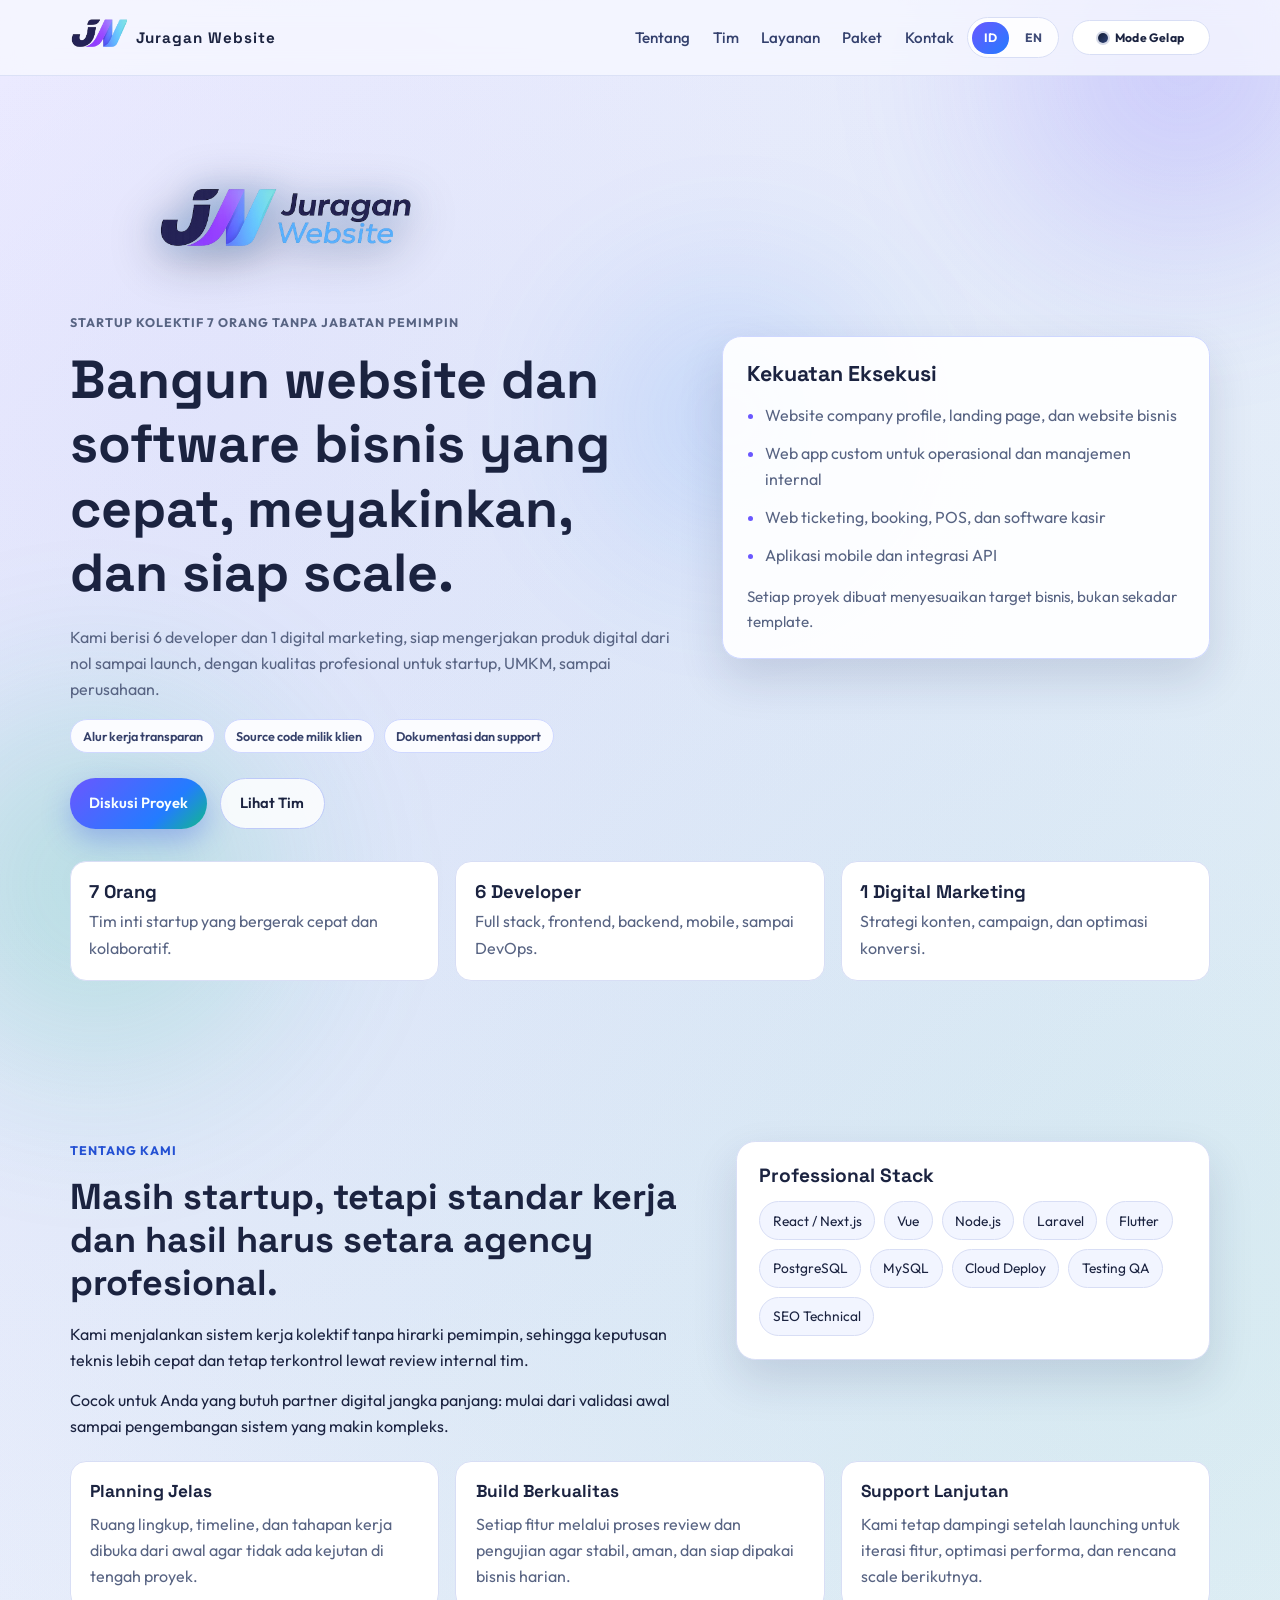
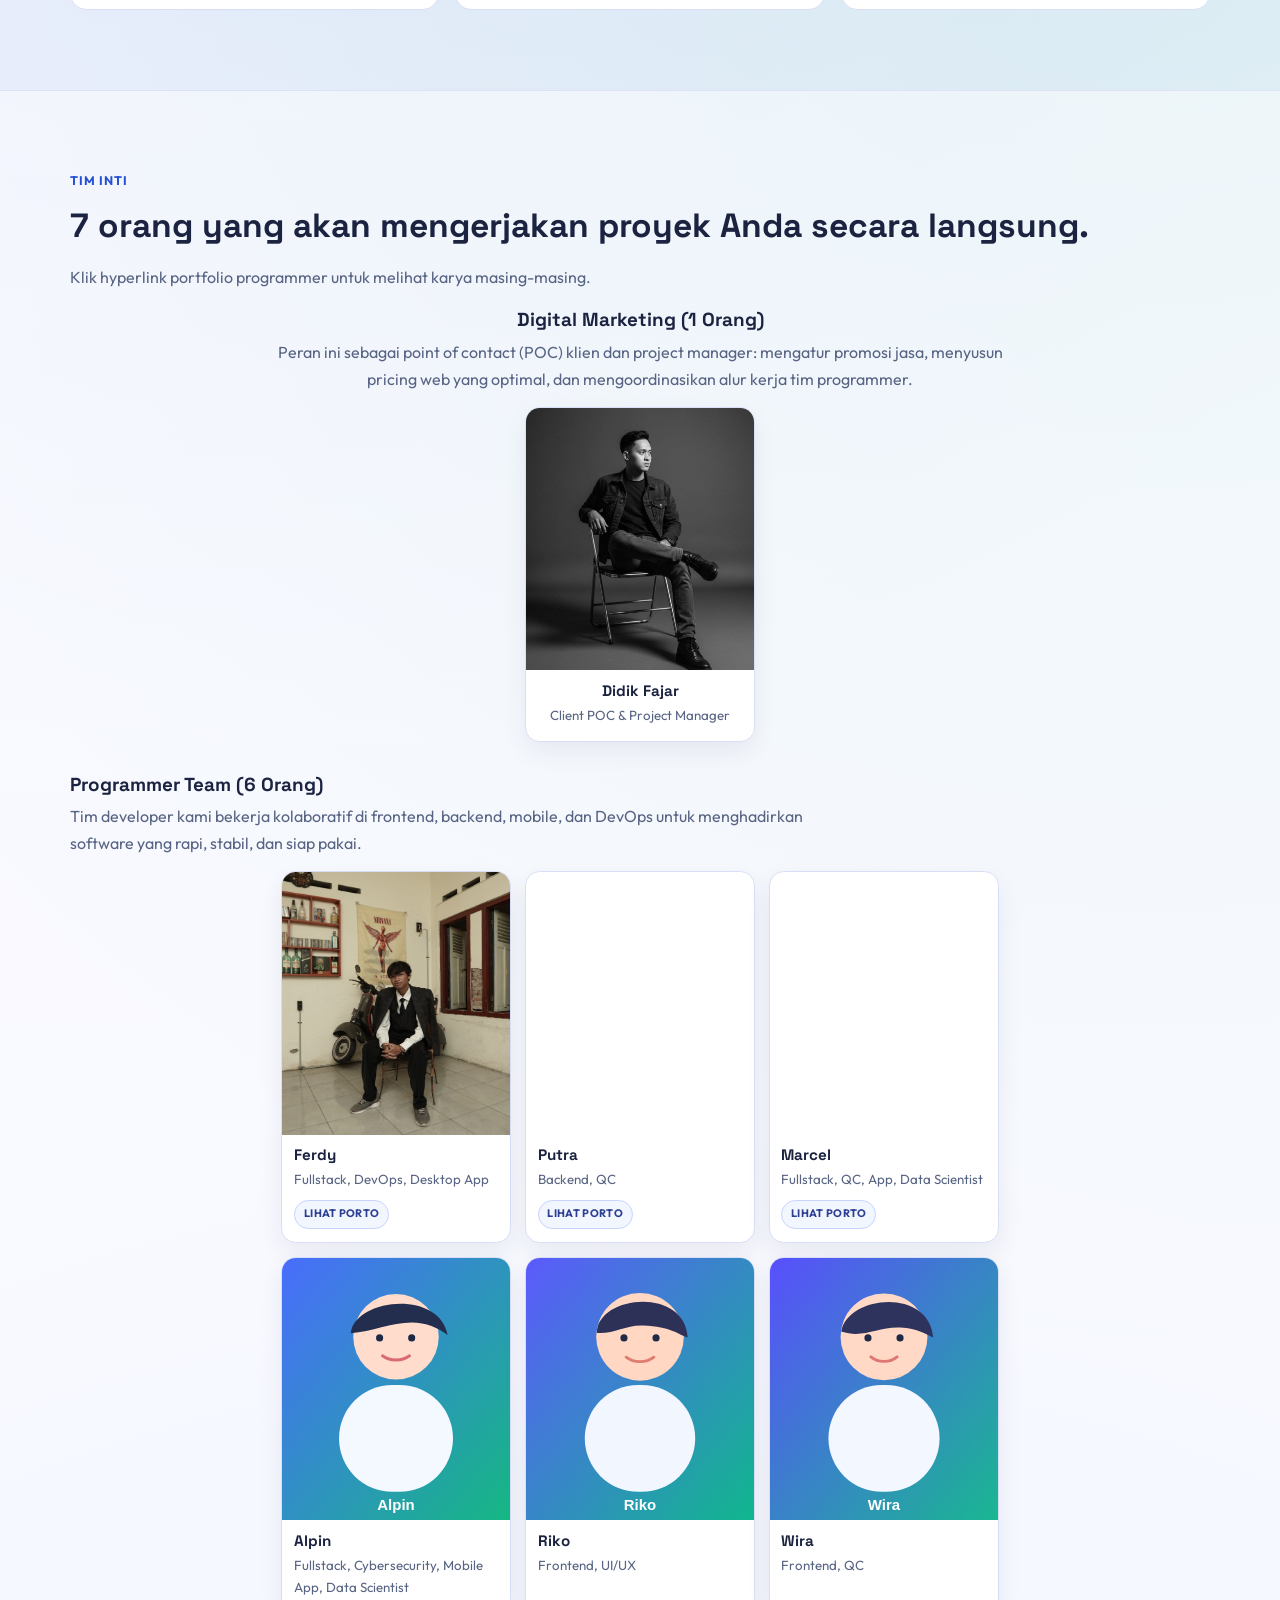
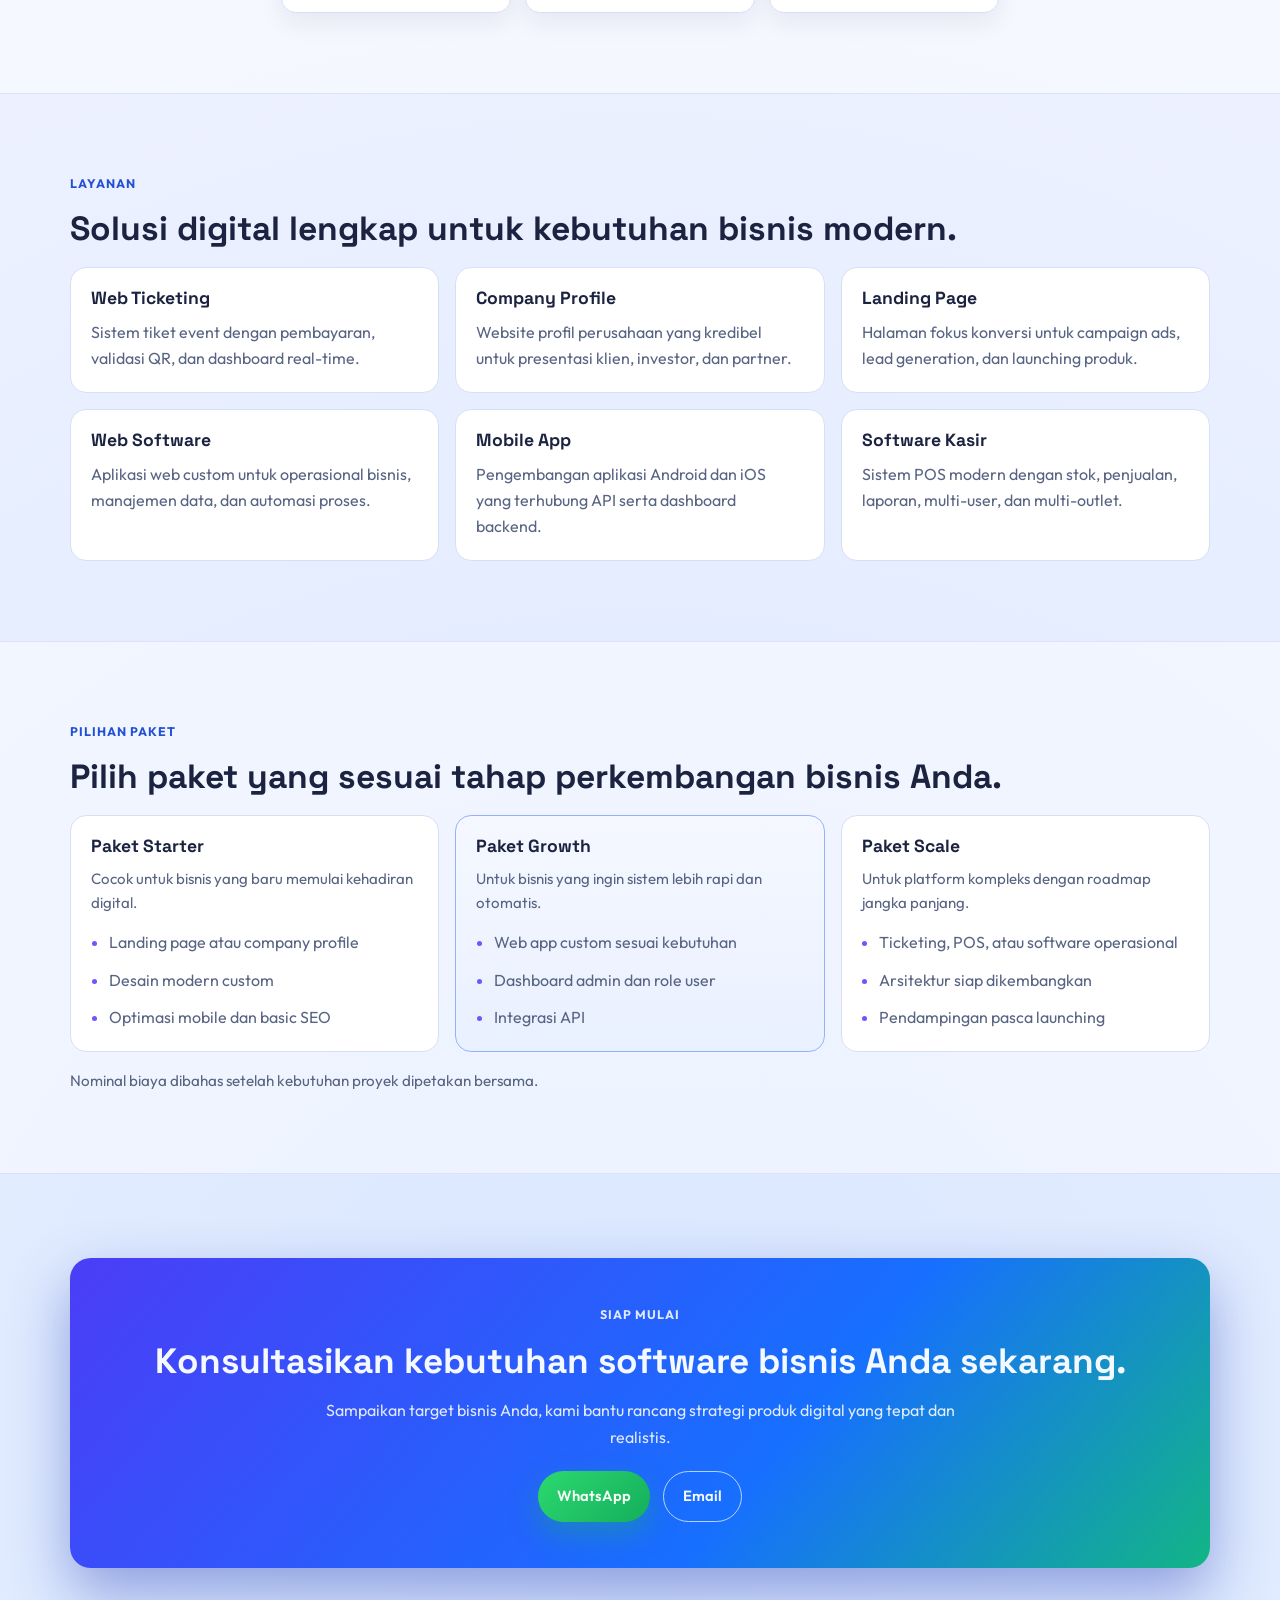
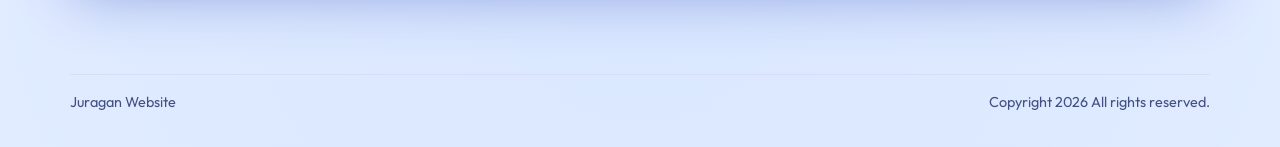
==== commit b0d6ea27: "all" ====
--- a/index.html
+++ b/index.html
@@ -20,6 +20,7 @@
       href="https://fonts.googleapis.com/css2?family=Outfit:wght@300;400;500;600;700&family=Space+Grotesk:wght@500;600;700&display=swap"
       rel="stylesheet"
     />
+    <link rel="stylesheet" href="https://unpkg.com/aos@2.3.4/dist/aos.css" />
     <link rel="stylesheet" href="styles.css" />
   </head>
   <body>
@@ -29,7 +30,12 @@
 
     <header class="site-header" id="beranda">
       <div class="container nav-wrap">
-        <a href="#beranda" class="brand">Juragan Website</a>
+        <a href="#beranda" class="brand" aria-label="Juragan Website">
+          <span class="brand-logo-wrap" aria-hidden="true">
+            <img src="assets/LogoE.png" alt="" class="brand-logo" />
+          </span>
+          <span class="brand-text">Juragan Website</span>
+        </a>
 
         <button
           class="menu-toggle"
@@ -81,6 +87,18 @@
       <section class="hero section">
         <div class="container hero-grid">
           <div class="hero-copy reveal">
+            <div
+              class="hero-brand"
+              aria-label="Logo Juragan Website"
+              data-aos="fade-right"
+              data-aos-duration="900"
+              data-aos-easing="ease-out-cubic"
+            >
+              <span class="hero-logo-frame">
+                <img src="assets/LogoE.png" alt="Logo Juragan Website" class="hero-logo" />
+              </span>
+            </div>
+
             <p
               class="kicker"
               data-i18n
@@ -318,17 +336,17 @@
             <div class="group-header reveal" data-delay="1">
               <h3
                 data-i18n
-                data-id="Digital Marketing Team (1 Orang)"
-                data-en="Digital Marketing Team (1 Person)"
-              >
-                Digital Marketing Team (1 Orang)
+                data-id="Digital Marketing (1 Orang)"
+                data-en="Digital Marketing (1 Person)"
+              >
+                Digital Marketing (1 Orang)
               </h3>
               <p
                 data-i18n
-                data-id="Spesialis marketing untuk campaign, konten, dan optimasi konversi bisnis Anda."
-                data-en="A dedicated marketing specialist for campaigns, content, and business conversion optimization."
-              >
-                Spesialis marketing untuk campaign, konten, dan optimasi konversi bisnis Anda.
+                data-id="Peran ini sebagai point of contact (POC) klien dan project manager: mengatur promosi jasa, menyusun pricing web yang optimal, dan mengoordinasikan alur kerja tim programmer."
+                data-en="This role acts as the client point of contact and project manager: handling service promotion, preparing optimal web pricing, and coordinating the programmers' workflow."
+              >
+                Peran ini sebagai point of contact (POC) klien dan project manager: mengatur promosi jasa, menyusun pricing web yang optimal, dan mengoordinasikan alur kerja tim programmer.
               </p>
             </div>
 
@@ -343,7 +361,7 @@
                 />
                 <div class="member-body">
                   <h3>Didik Fajar</h3>
-                  <p class="member-role">Digital Marketing Strategist</p>
+                  <p class="member-role">Client POC &amp; Project Manager</p>
                 </div>
               </article>
             </div>
@@ -360,10 +378,10 @@
               </h3>
               <p
                 data-i18n
-                data-id="Tim developer lintas frontend, backend, mobile, dan DevOps untuk membangun software end-to-end."
-                data-en="A cross-functional developer team covering frontend, backend, mobile, and DevOps for end-to-end software delivery."
-              >
-                Tim developer lintas frontend, backend, mobile, dan DevOps untuk membangun software end-to-end.
+                data-id="Tim developer kami bekerja kolaboratif di frontend, backend, mobile, dan DevOps untuk menghadirkan software yang rapi, stabil, dan siap pakai."
+                data-en="Our developers collaborate across frontend, backend, mobile, and DevOps to deliver software that is clean, stable, and ready to use."
+              >
+                Tim developer kami bekerja kolaboratif di frontend, backend, mobile, dan DevOps untuk menghadirkan software yang rapi, stabil, dan siap pakai.
               </p>
             </div>
 
@@ -701,7 +719,7 @@
           </p>
 
           <div class="cta-actions">
-            <a class="btn btn-whatsapp" href="https://wa.me/6280000000000" target="_blank" rel="noreferrer"
+            <a class="btn btn-whatsapp" href="https://wa.me/6282352835382" target="_blank" rel="noreferrer"
               >WhatsApp</a
             >
             <a class="btn btn-outline" href="mailto:halo@startupanda.com">Email</a>
@@ -717,6 +735,7 @@
       </div>
     </footer>
 
+    <script src="https://unpkg.com/aos@2.3.4/dist/aos.js"></script>
     <script src="script.js"></script>
   </body>
 </html>
--- a/styles.css
+++ b/styles.css
@@ -229,10 +229,38 @@
 }
 
 .brand {
+  display: inline-flex;
+  align-items: center;
+  gap: 0.55rem;
+  min-width: 0;
   font-family: "Space Grotesk", sans-serif;
   font-weight: 700;
   font-size: 0.95rem;
   letter-spacing: 0.07em;
+}
+
+.brand-logo-wrap {
+  width: clamp(2.95rem, 5.3vw, 3.55rem);
+  height: clamp(2.95rem, 5.3vw, 3.55rem);
+  border-radius: 0.72rem;
+  overflow: hidden;
+  flex-shrink: 0;
+}
+
+.brand-logo {
+  width: 255%;
+  max-width: none;
+  height: 255%;
+  object-fit: cover;
+  object-position: 22% 53%;
+  transform: translate(-18%, -30%);
+}
+
+.brand-text {
+  min-width: 0;
+  overflow: hidden;
+  text-overflow: ellipsis;
+  white-space: nowrap;
 }
 
 .nav-actions {
@@ -362,6 +390,22 @@
   font-size: clamp(1.72rem, 4.6vw, 3.35rem);
   margin-bottom: 1.15rem;
   max-width: 17ch;
+}
+
+.hero-brand {
+  display: block;
+  margin-bottom: 0.9rem;
+  width: fit-content;
+}
+
+.hero-logo {
+  width: clamp(16.8rem, 44vw, 28rem);
+  height: clamp(5.6rem, 12.4vw, 8.3rem);
+  object-fit: cover;
+  object-position: center 53%;
+  filter:
+    drop-shadow(0 0 14px rgba(130, 194, 255, 0.45))
+    drop-shadow(0 8px 24px rgba(7, 14, 44, 0.46));
 }
 
 .hero-copy p {
@@ -908,6 +952,21 @@
     max-width: 100%;
   }
 
+  .hero-brand {
+    width: min(100%, 16.2rem);
+    height: clamp(4.8rem, 24vw, 5.8rem);
+    overflow: hidden;
+  }
+
+  .hero-logo {
+    width: 160%;
+    max-width: none;
+    height: 160%;
+    object-fit: cover;
+    object-position: 20% 53%;
+    transform: translate(-14%, -20%);
+  }
+
   .hero-copy p,
   .section-intro,
   .service-card p,
@@ -940,6 +999,10 @@
     max-width: none;
   }
 
+  .marketing-grid .member-card {
+    max-width: 220px;
+  }
+
   .nav-actions {
     gap: 0.38rem;
   }
@@ -980,6 +1043,15 @@
     padding-top: 3.85rem;
   }
 
+  .hero-brand {
+    width: min(100%, 15rem);
+    height: clamp(4.5rem, 27vw, 5.2rem);
+  }
+
+  .marketing-grid .member-card {
+    max-width: 195px;
+  }
+
   .programmer-grid {
     grid-template-columns: repeat(2, minmax(0, 1fr));
     gap: 0.52rem;
@@ -987,11 +1059,17 @@
 
   .brand {
     max-width: 42vw;
-    overflow: hidden;
-    text-overflow: ellipsis;
-    white-space: nowrap;
     font-size: 0.82rem;
     letter-spacing: 0.04em;
+  }
+
+  .brand-logo {
+    transform: translate(-18%, -30%);
+  }
+
+  .brand-logo-wrap {
+    width: 2.45rem;
+    height: 2.45rem;
   }
 
   .menu-toggle {
@@ -1058,6 +1136,11 @@
     font-size: 0.74rem;
   }
 
+  .brand-logo-wrap {
+    width: 2.25rem;
+    height: 2.25rem;
+  }
+
   .menu-toggle,
   .theme-toggle {
     min-height: 2rem;
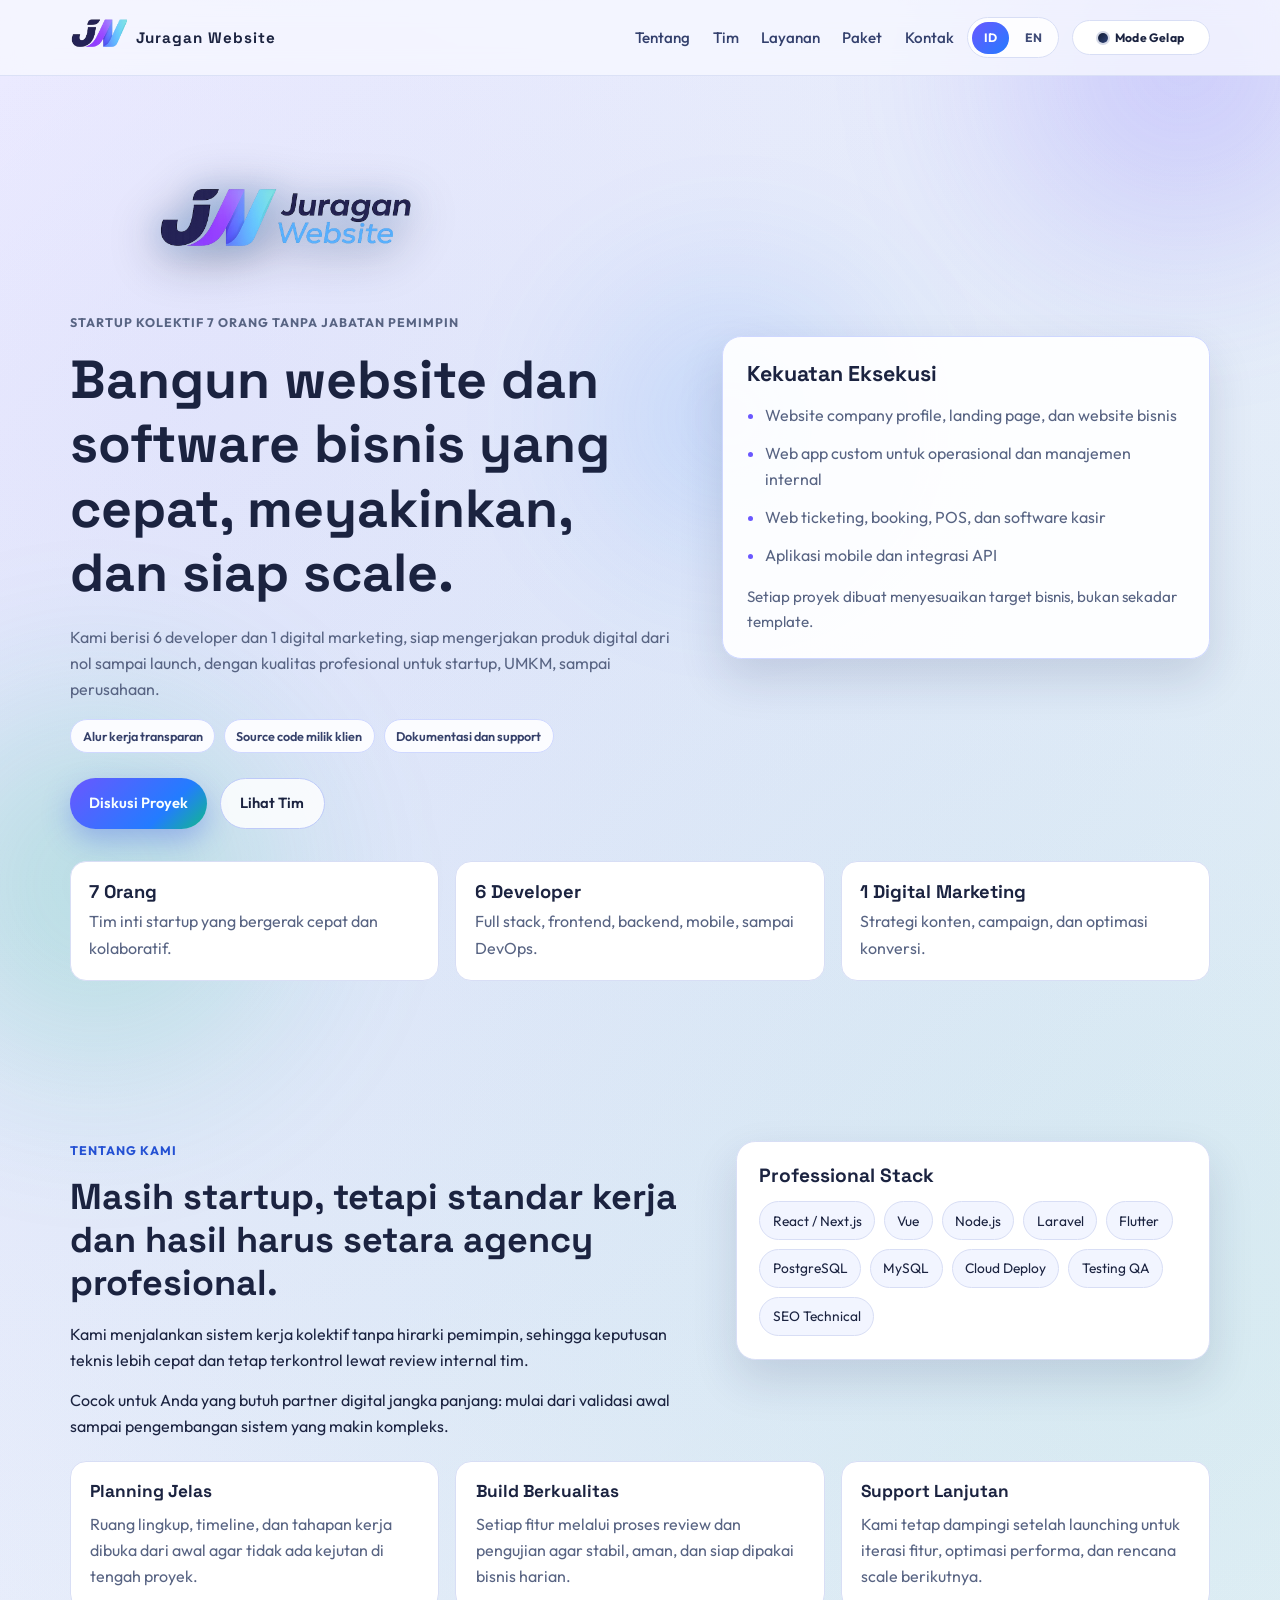
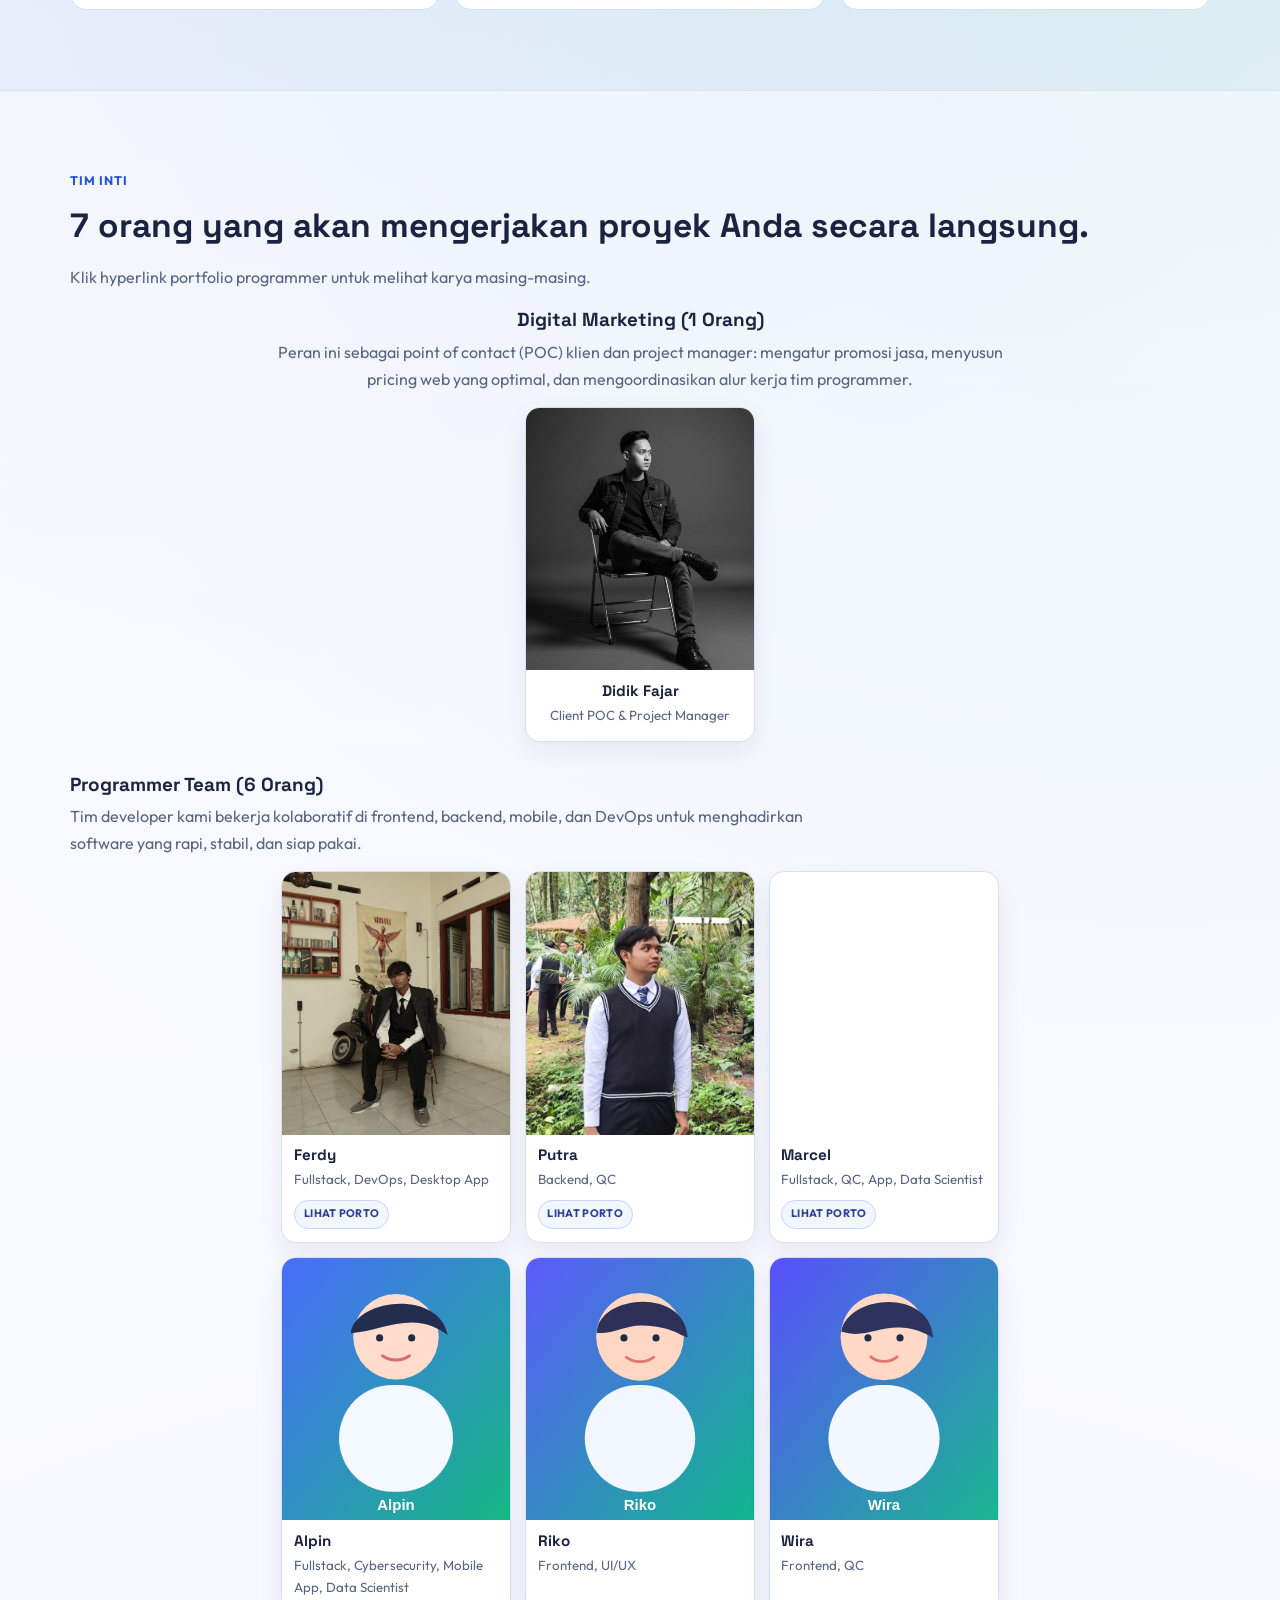
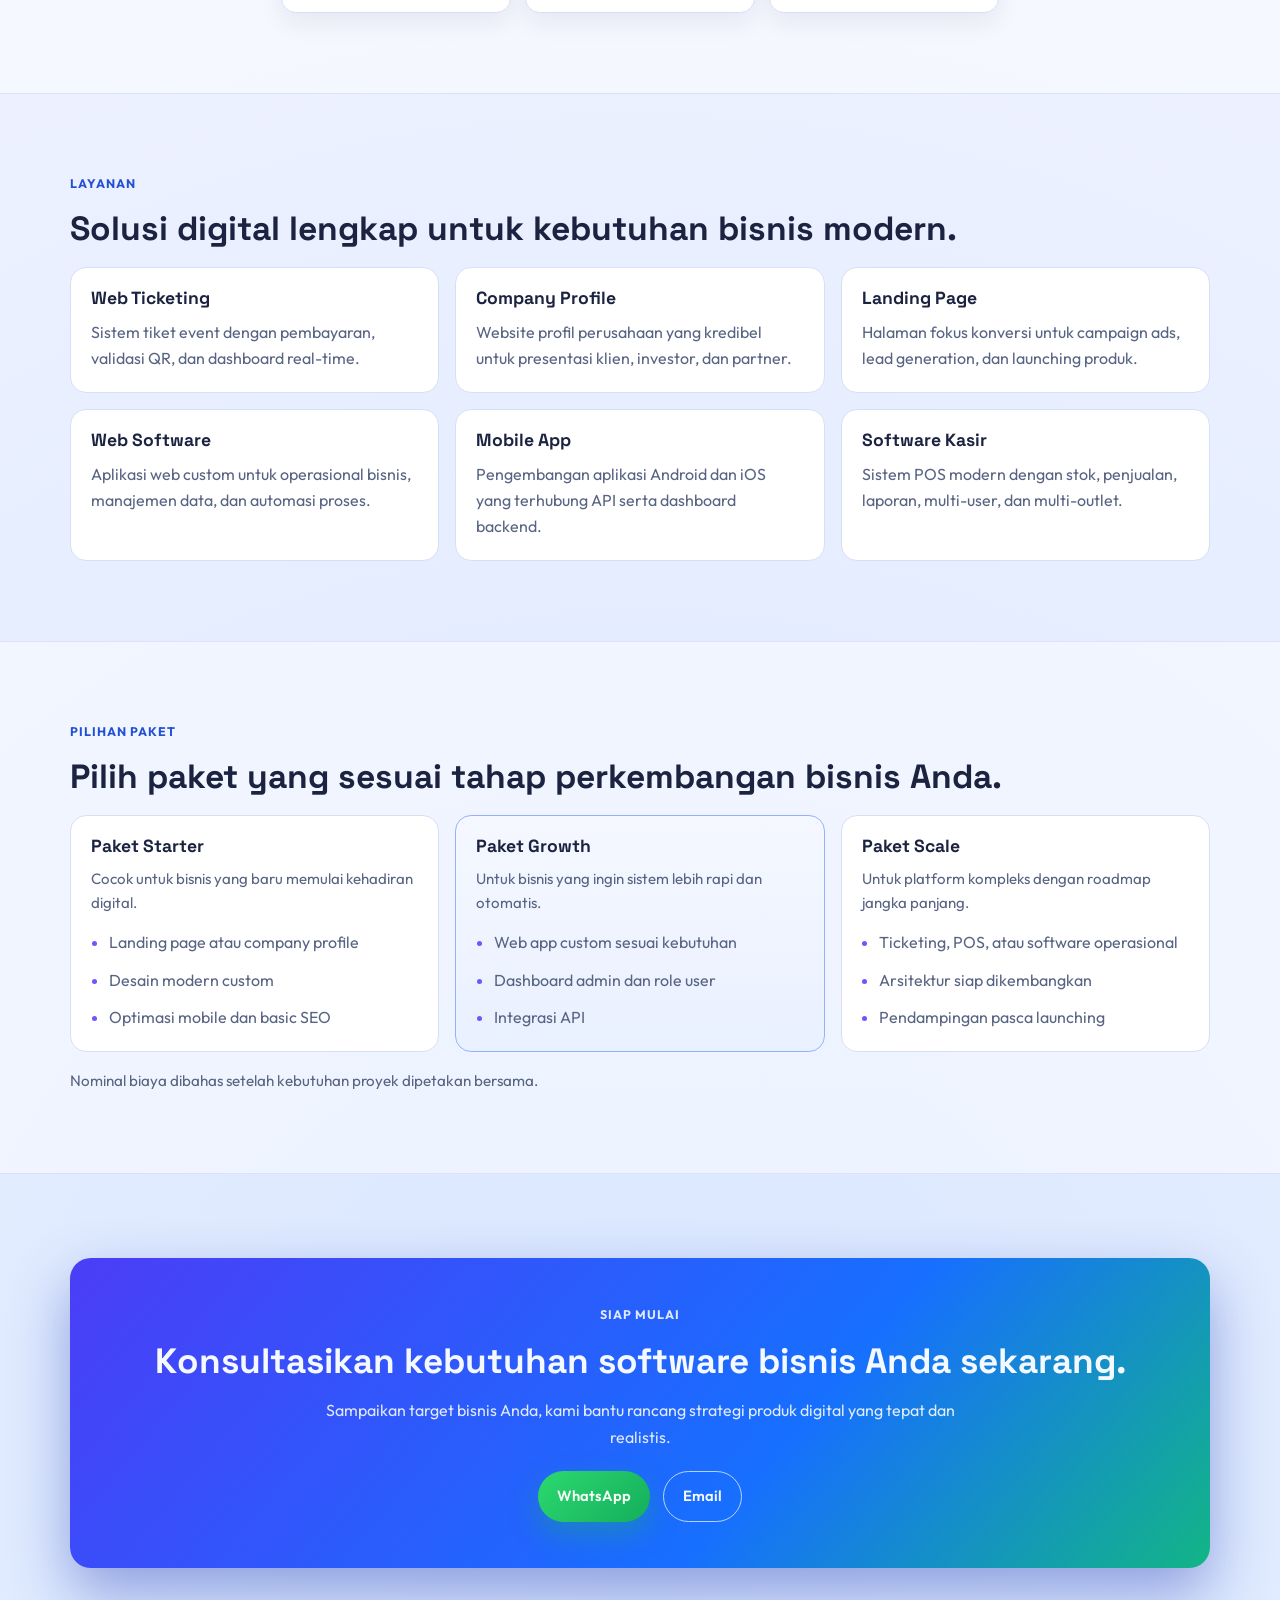
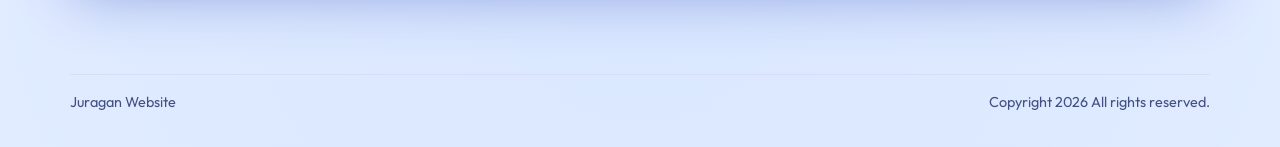
==== commit 5f280a22: "nomer" ====
--- a/index.html
+++ b/index.html
@@ -719,7 +719,7 @@
           </p>
 
           <div class="cta-actions">
-            <a class="btn btn-whatsapp" href="https://wa.me/6282352835382" target="_blank" rel="noreferrer"
+            <a class="btn btn-whatsapp" href="https://wa.me/6281252835382" target="_blank" rel="noreferrer"
               >WhatsApp</a
             >
             <a class="btn btn-outline" href="mailto:halo@startupanda.com">Email</a>
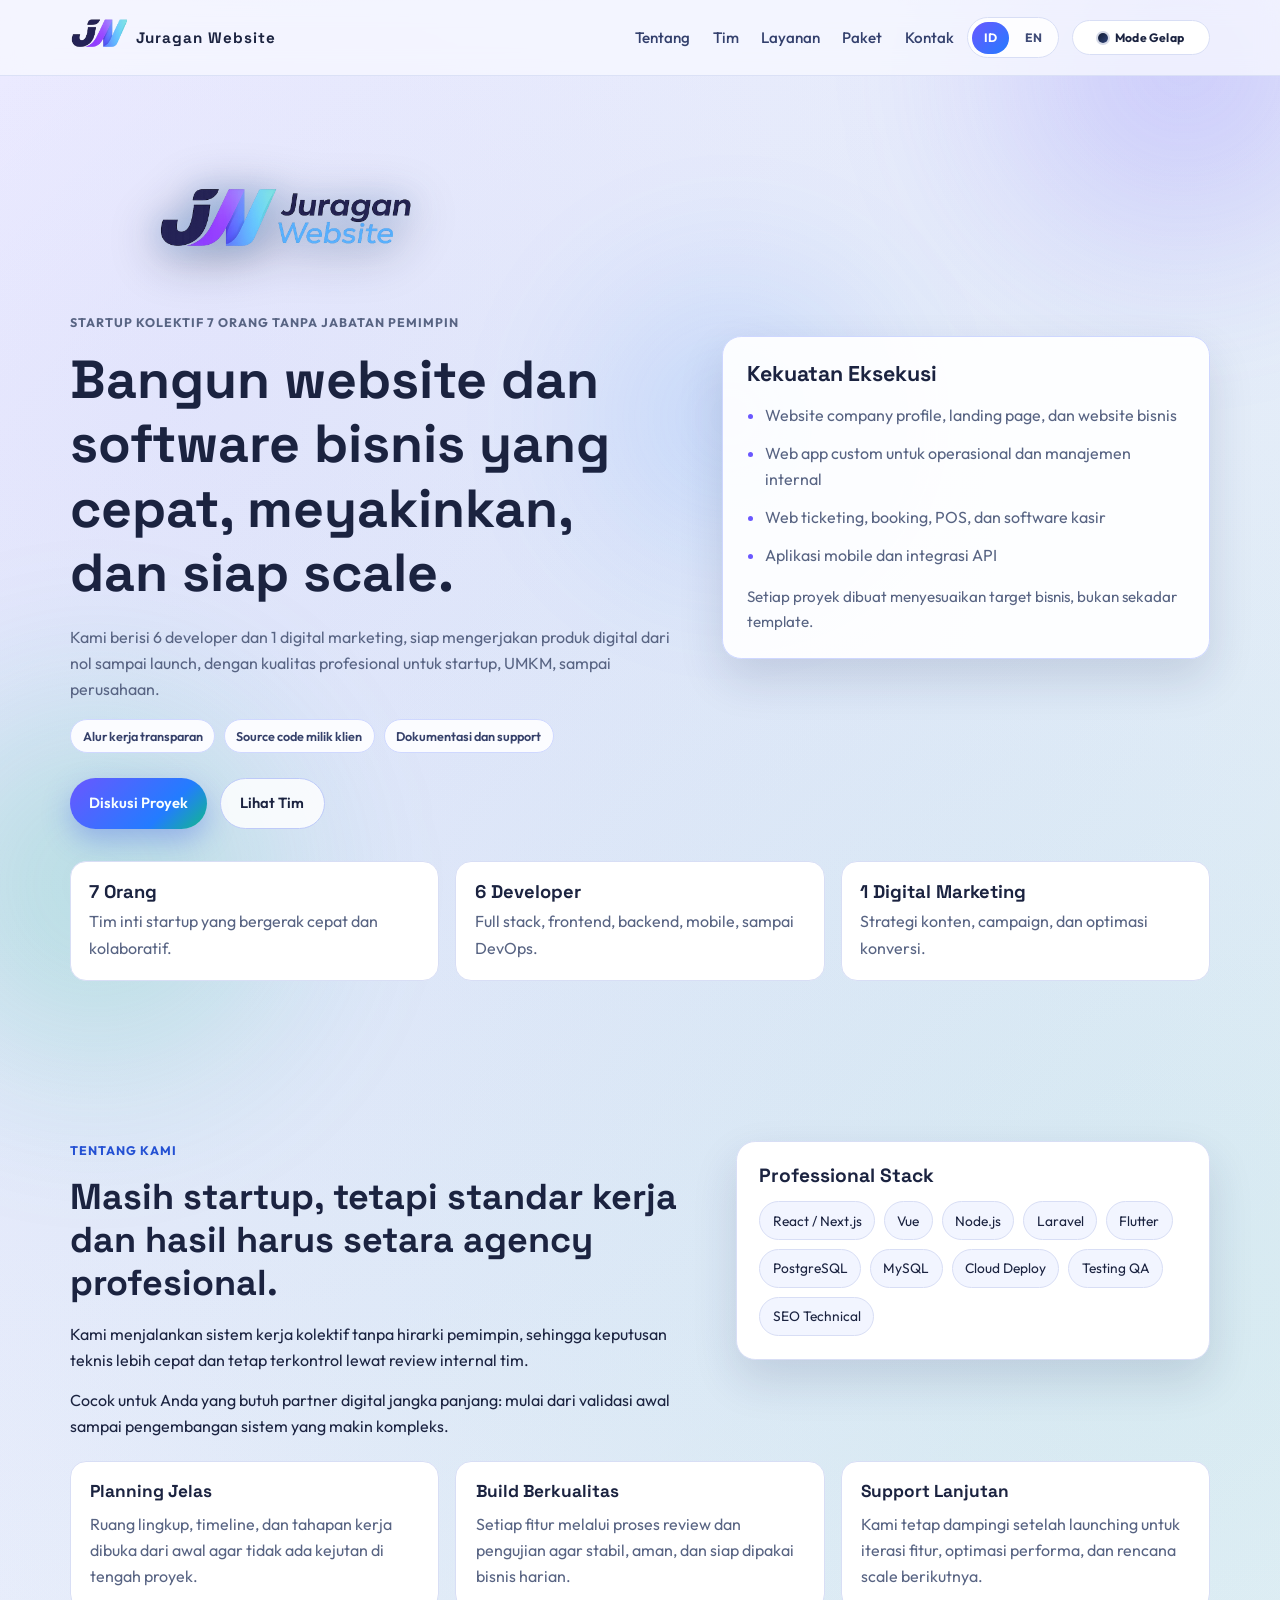
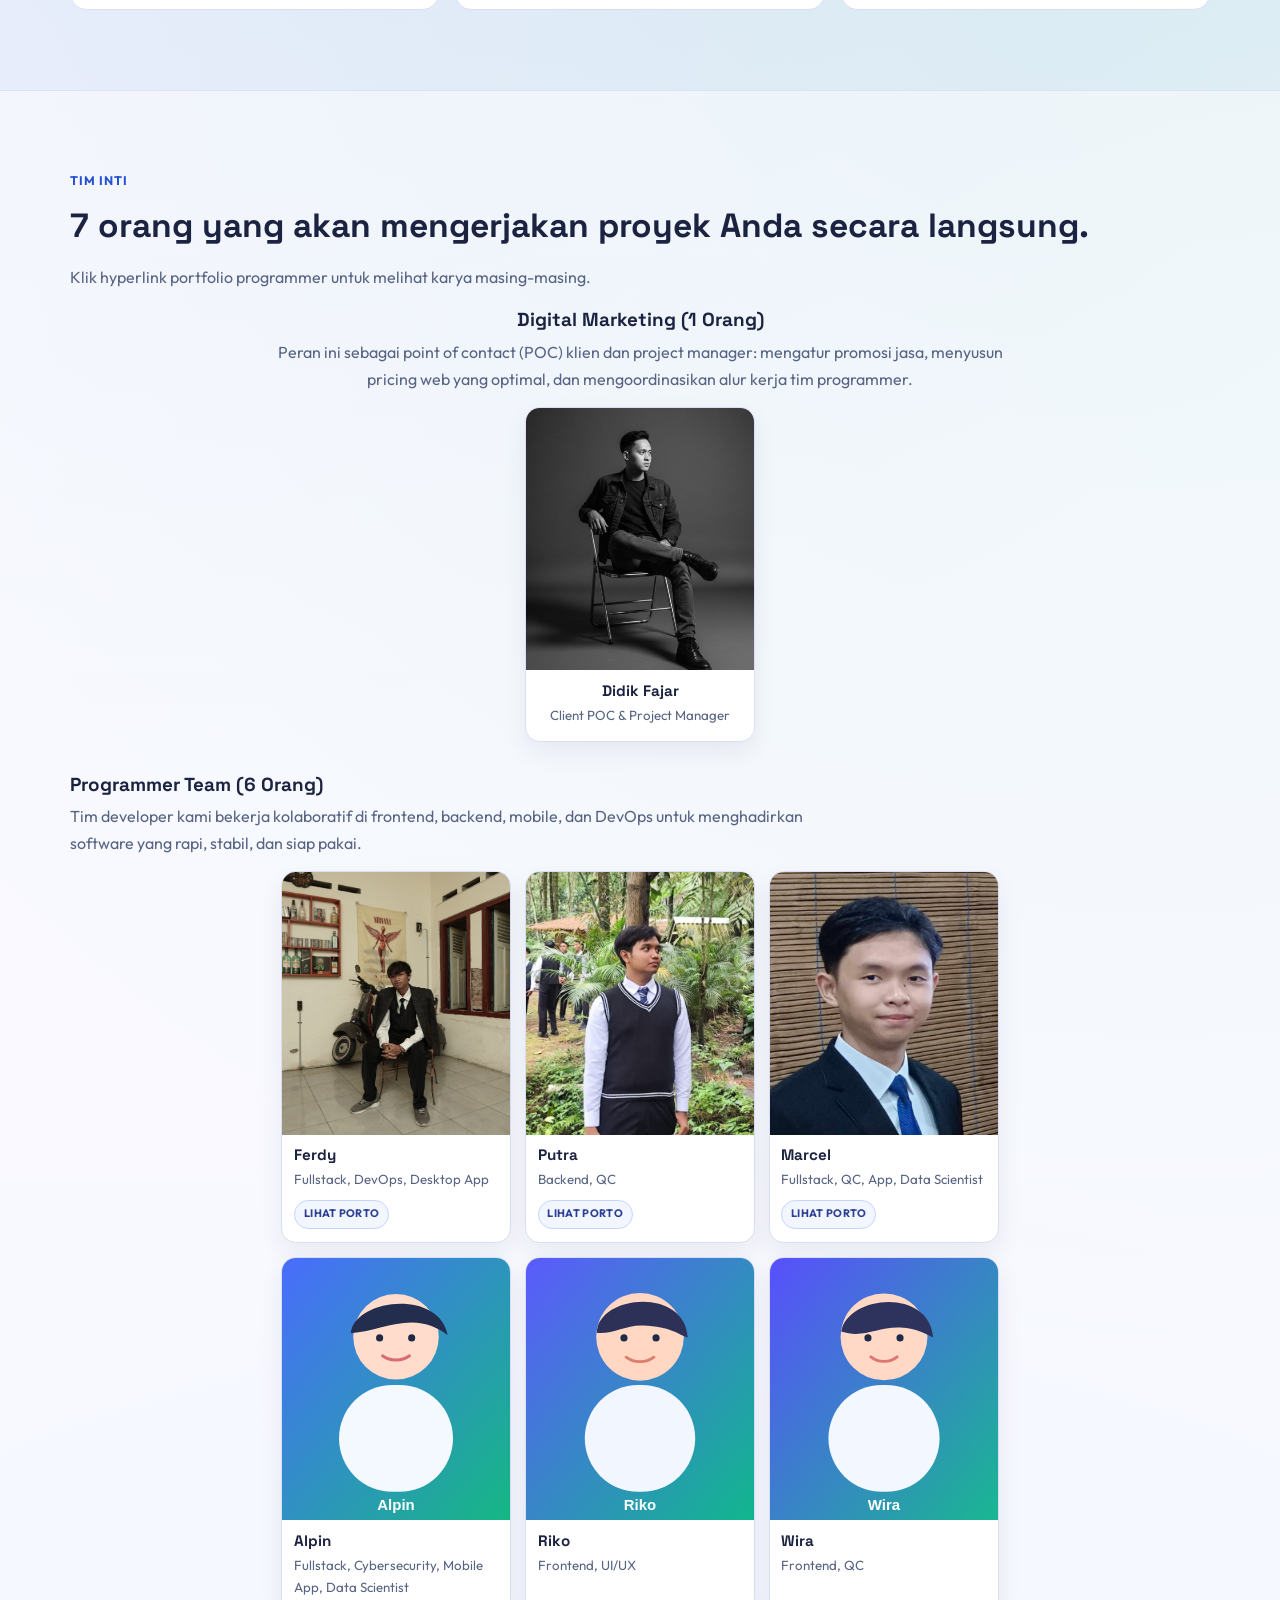
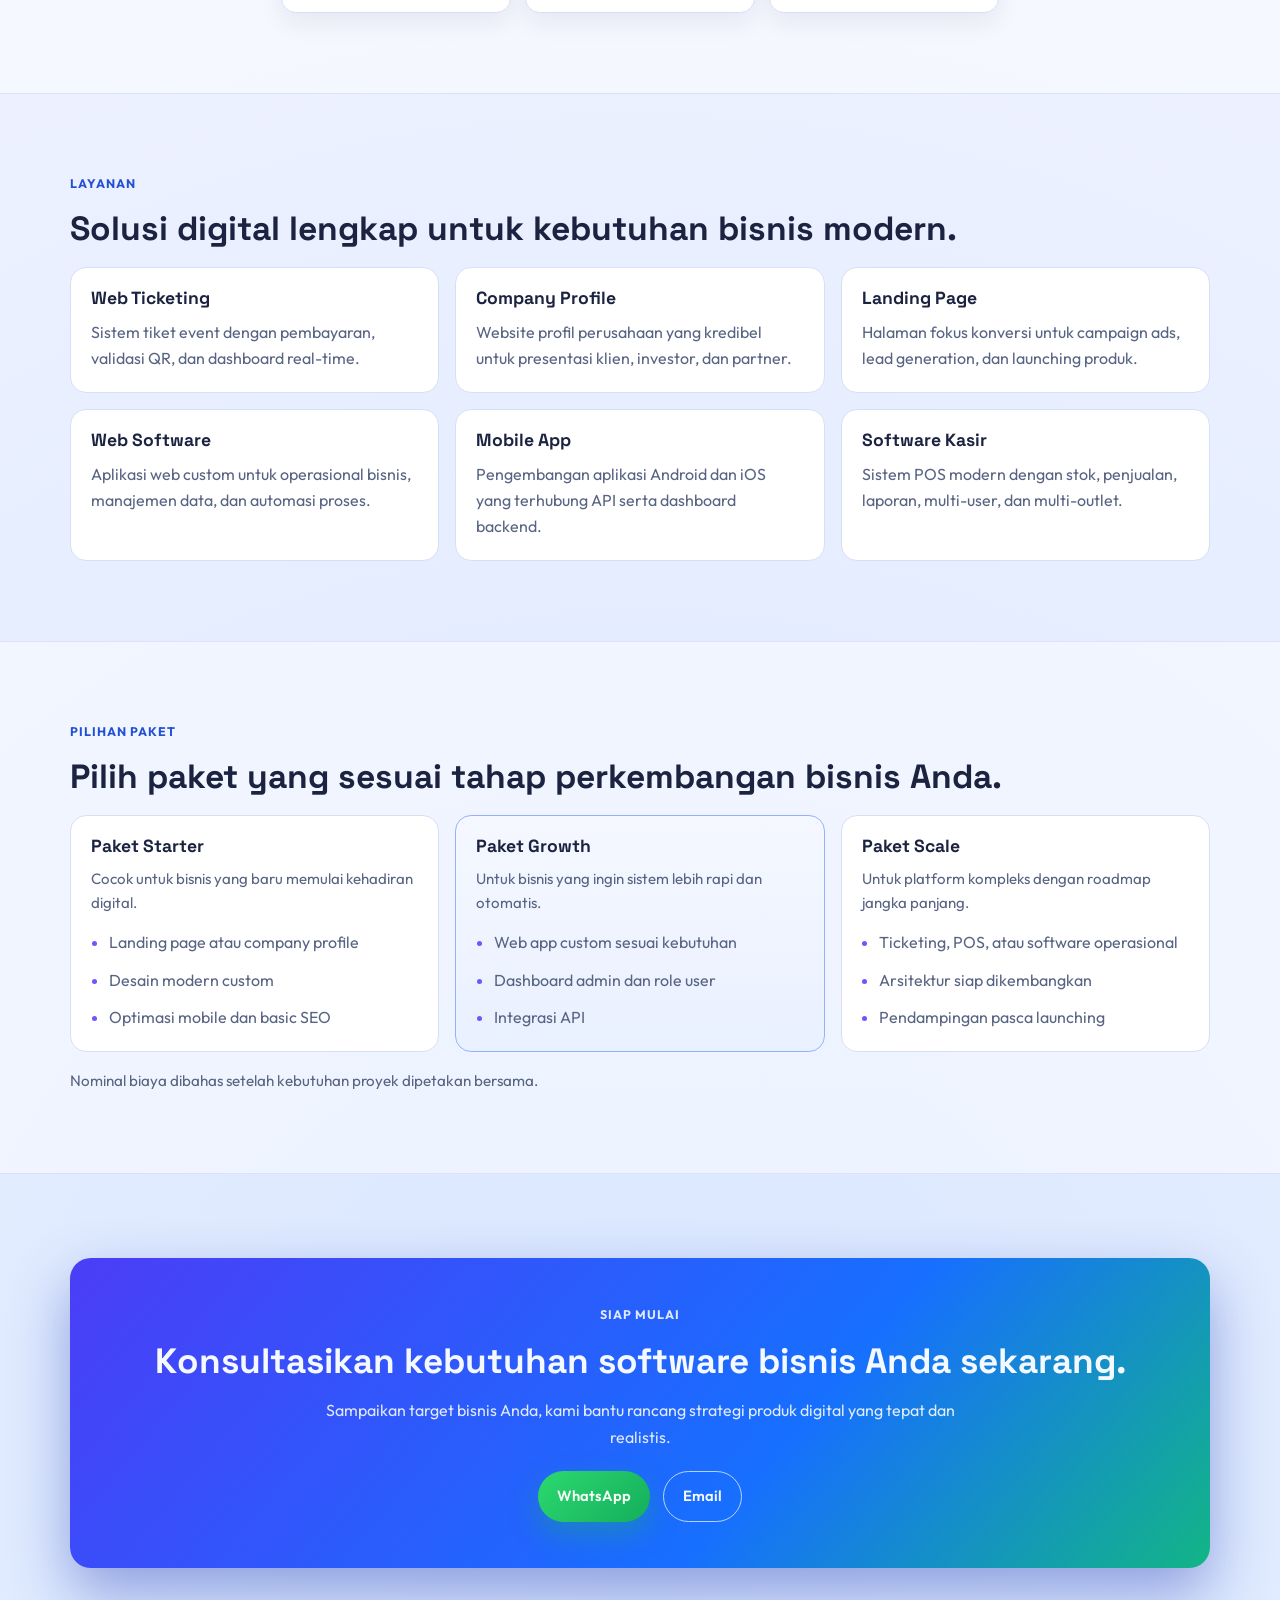
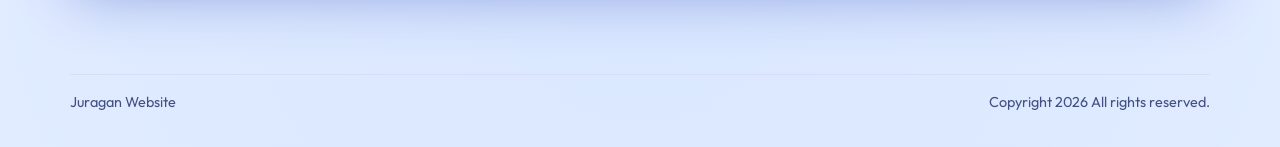
==== commit 709da0bb: "update: WhatsApp link with user's specific pre-filled message" ====
--- a/index.html
+++ b/index.html
@@ -719,7 +719,7 @@
           </p>
 
           <div class="cta-actions">
-            <a class="btn btn-whatsapp" href="https://wa.me/6281252835382" target="_blank" rel="noreferrer"
+            <a class="btn btn-whatsapp" href="https://wa.me/6281252835382?text=Halo%20tim%20Juragan%20Website%2C%20saya%20ingin%20konsultasi%20soal%20pembuatan%20solusi%20digital%20(web%2Fsoftware%2Fapp)%20untuk%20bisnis%20saya.%20Bisa%20bantu%20analisis%20kebutuhannya%3F" target="_blank" rel="noreferrer"
               >WhatsApp</a
             >
             <a class="btn btn-outline" href="mailto:halo@startupanda.com">Email</a>
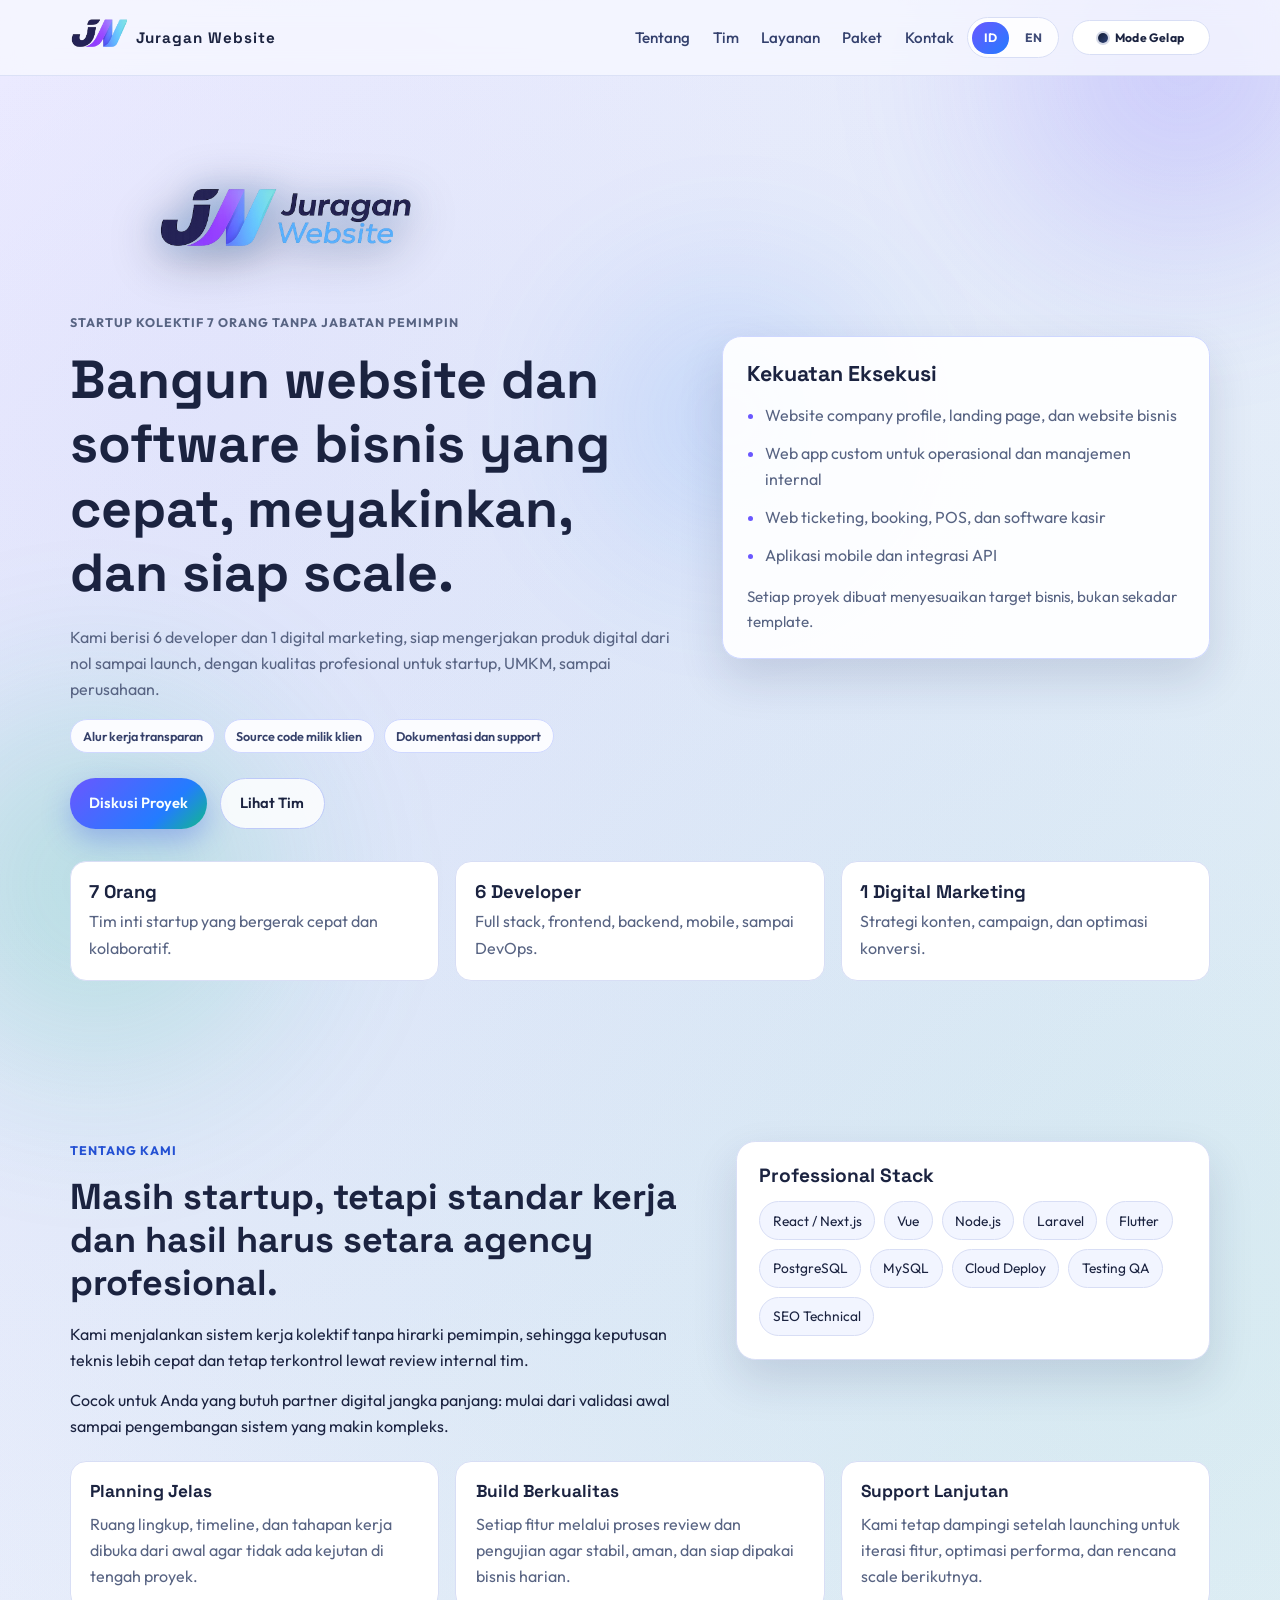
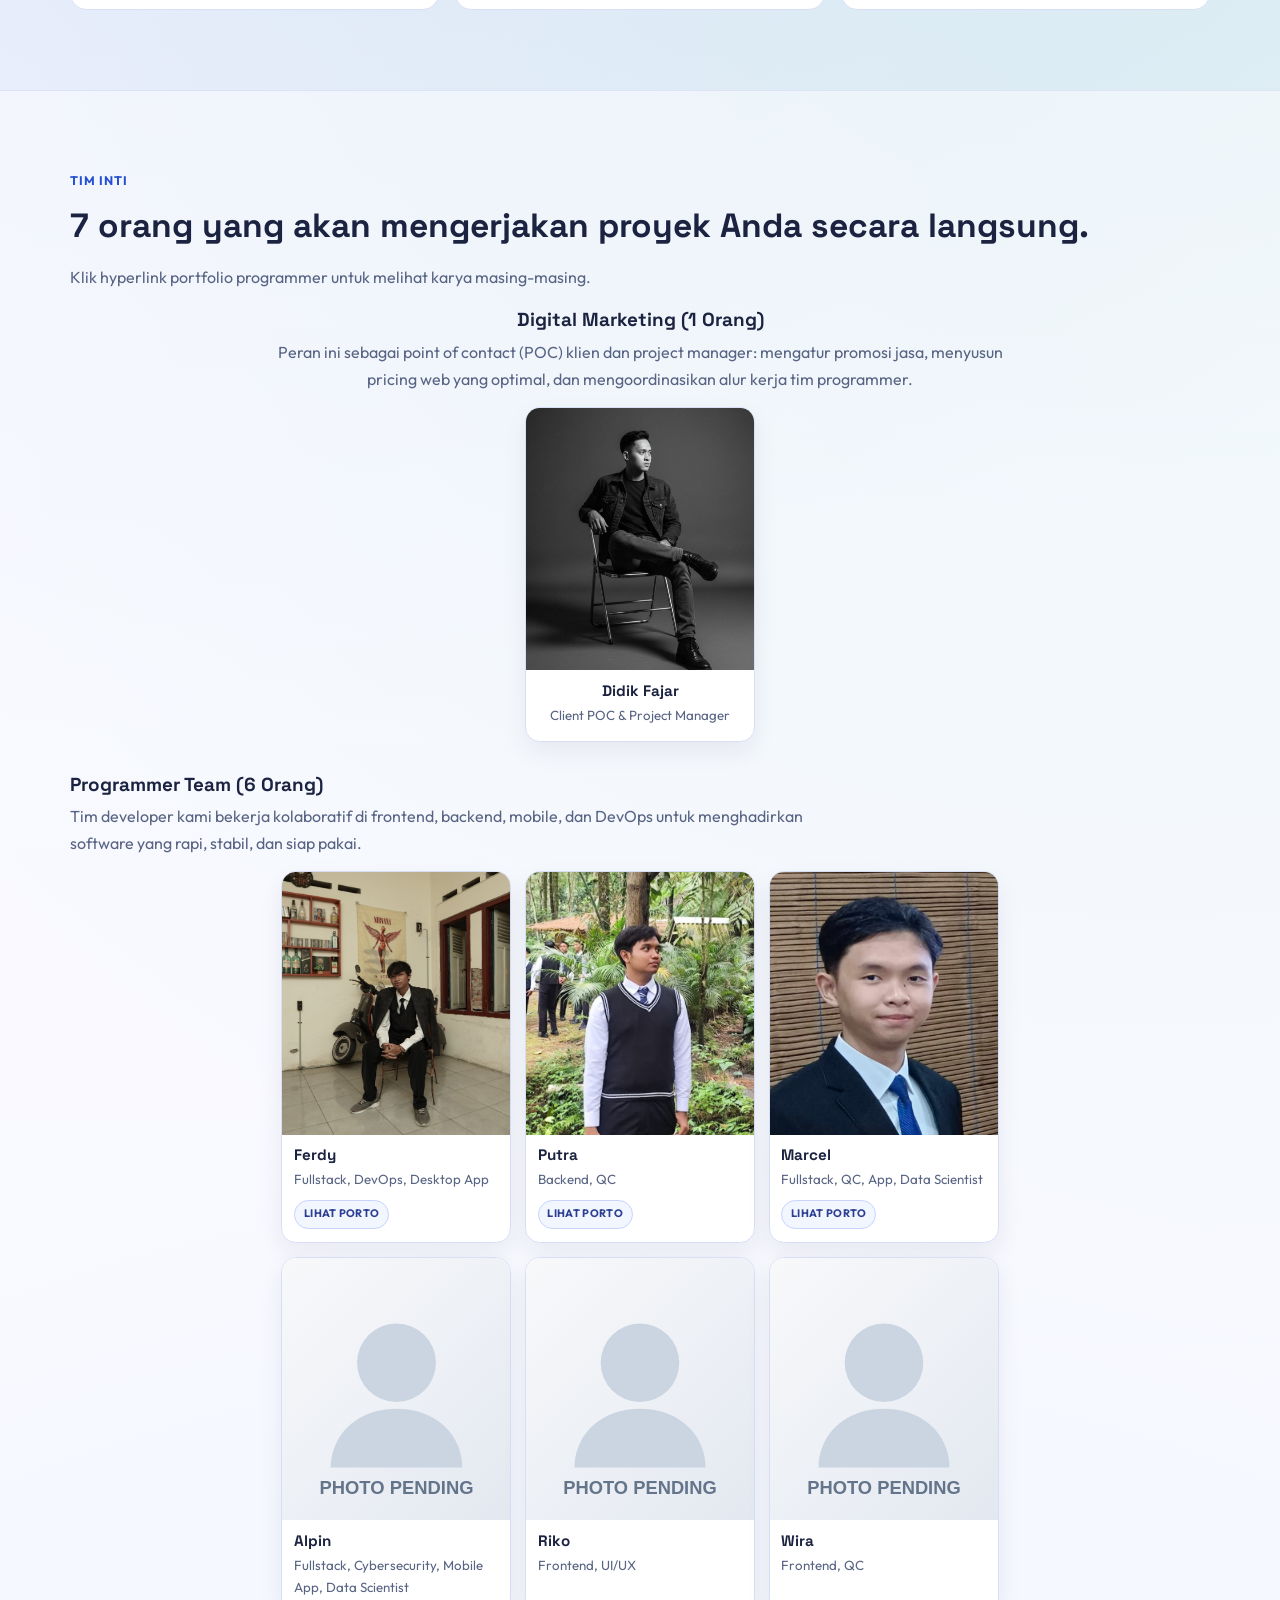
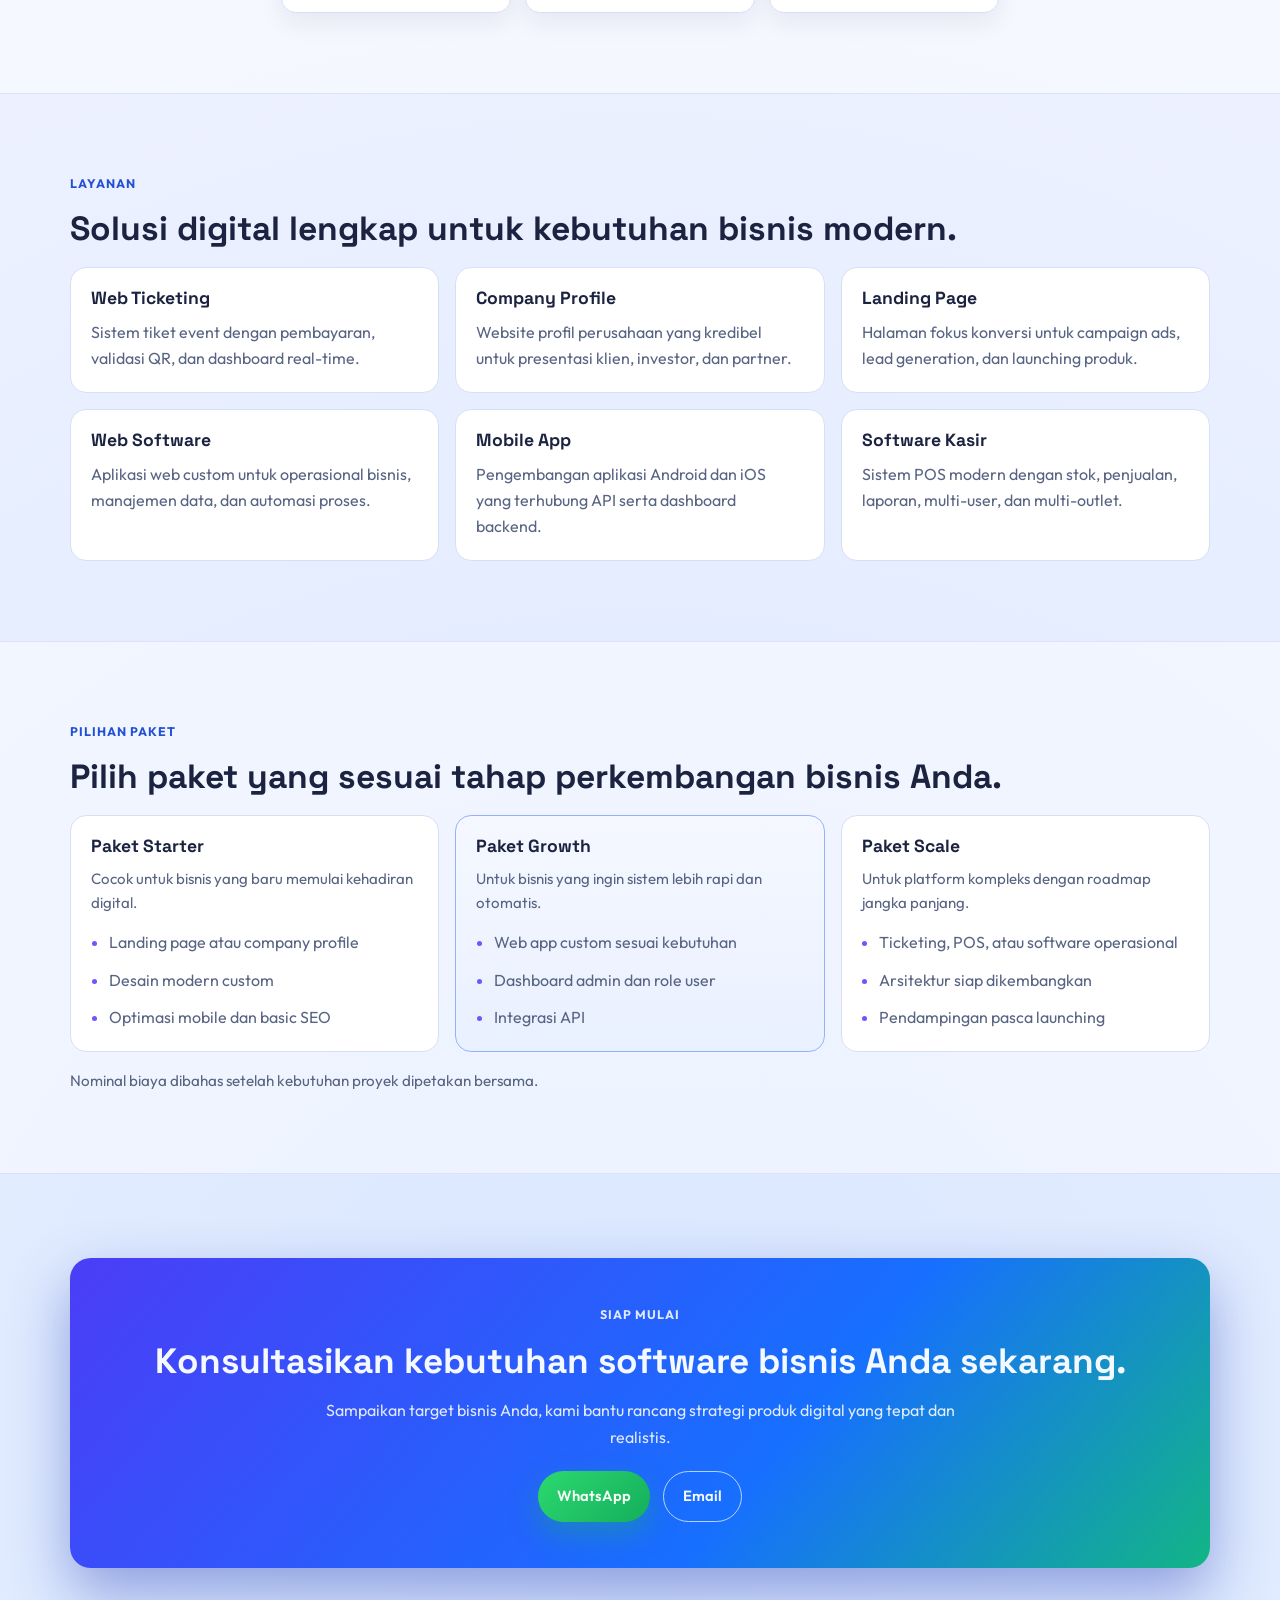
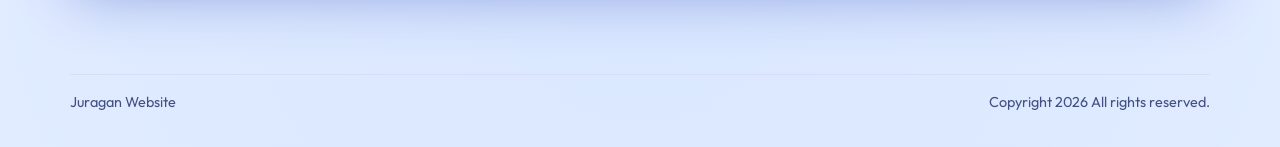
==== commit 2243e9e9: "update: replace team SVG placeholders with professional Photo Pending SVG" ====
--- a/index.html
+++ b/index.html
@@ -459,13 +459,13 @@
               </article>
 
               <article class="member-card is-static reveal" data-delay="1">
-                <img
-                  class="member-photo"
-                  src="assets/team/member-02.svg"
-                  alt="Foto Alpin"
-                  loading="lazy"
-                  decoding="async"
-                />
+                  <img
+                    class="member-photo"
+                    src="assets/team/photo-pending.svg"
+                    alt="Foto Alpin"
+                    loading="lazy"
+                    decoding="async"
+                  />
                 <div class="member-body">
                   <h3>Alpin</h3>
                   <p class="member-role">Fullstack, Cybersecurity, Mobile App, Data Scientist</p>
@@ -473,13 +473,13 @@
               </article>
 
               <article class="member-card is-static reveal" data-delay="2">
-                <img
-                  class="member-photo"
-                  src="assets/team/member-03.svg"
-                  alt="Foto Riko"
-                  loading="lazy"
-                  decoding="async"
-                />
+                  <img
+                    class="member-photo"
+                    src="assets/team/photo-pending.svg"
+                    alt="Foto Riko"
+                    loading="lazy"
+                    decoding="async"
+                  />
                 <div class="member-body">
                   <h3>Riko</h3>
                   <p class="member-role">Frontend, UI/UX</p>
@@ -487,13 +487,13 @@
               </article>
 
               <article class="member-card is-static reveal" data-delay="3">
-                <img
-                  class="member-photo"
-                  src="assets/team/member-06.svg"
-                  alt="Foto Wira"
-                  loading="lazy"
-                  decoding="async"
-                />
+                  <img
+                    class="member-photo"
+                    src="assets/team/photo-pending.svg"
+                    alt="Foto Wira"
+                    loading="lazy"
+                    decoding="async"
+                  />
                 <div class="member-body">
                   <h3>Wira</h3>
                   <p class="member-role">Frontend, QC</p>
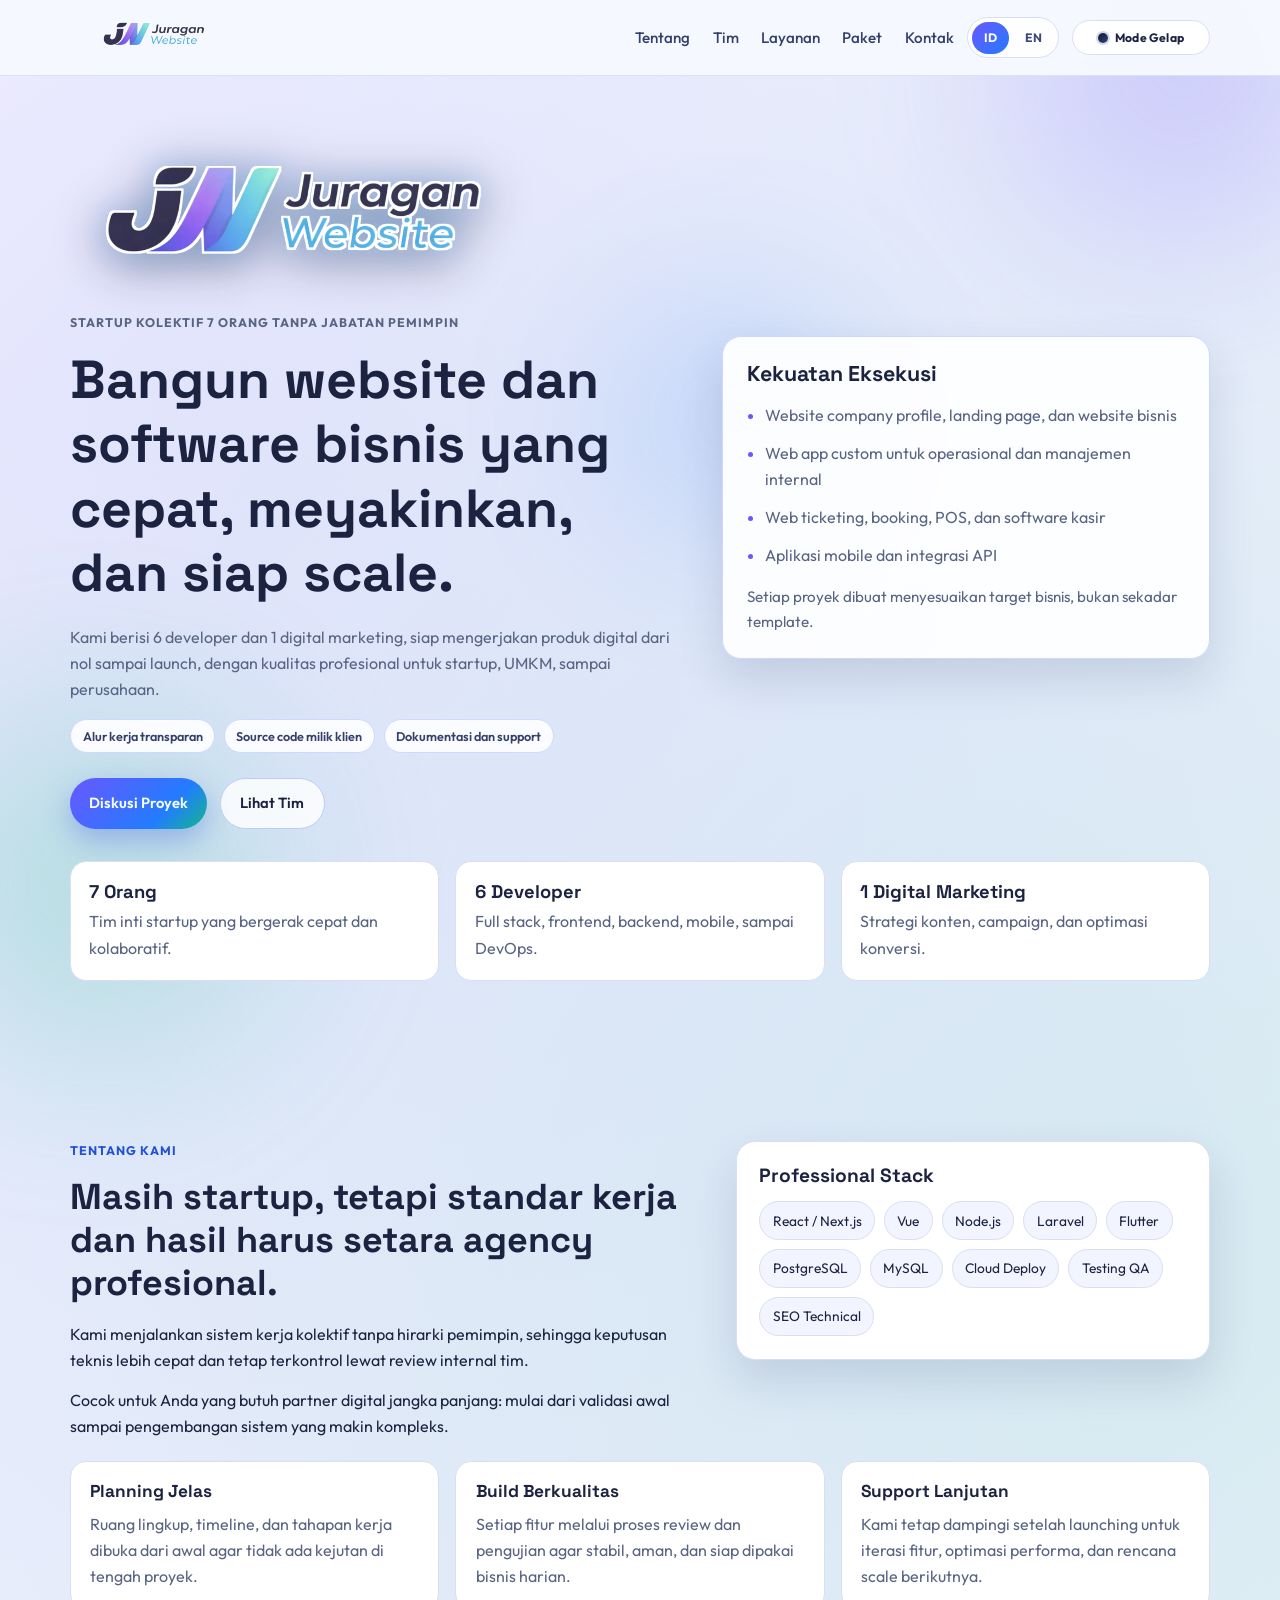
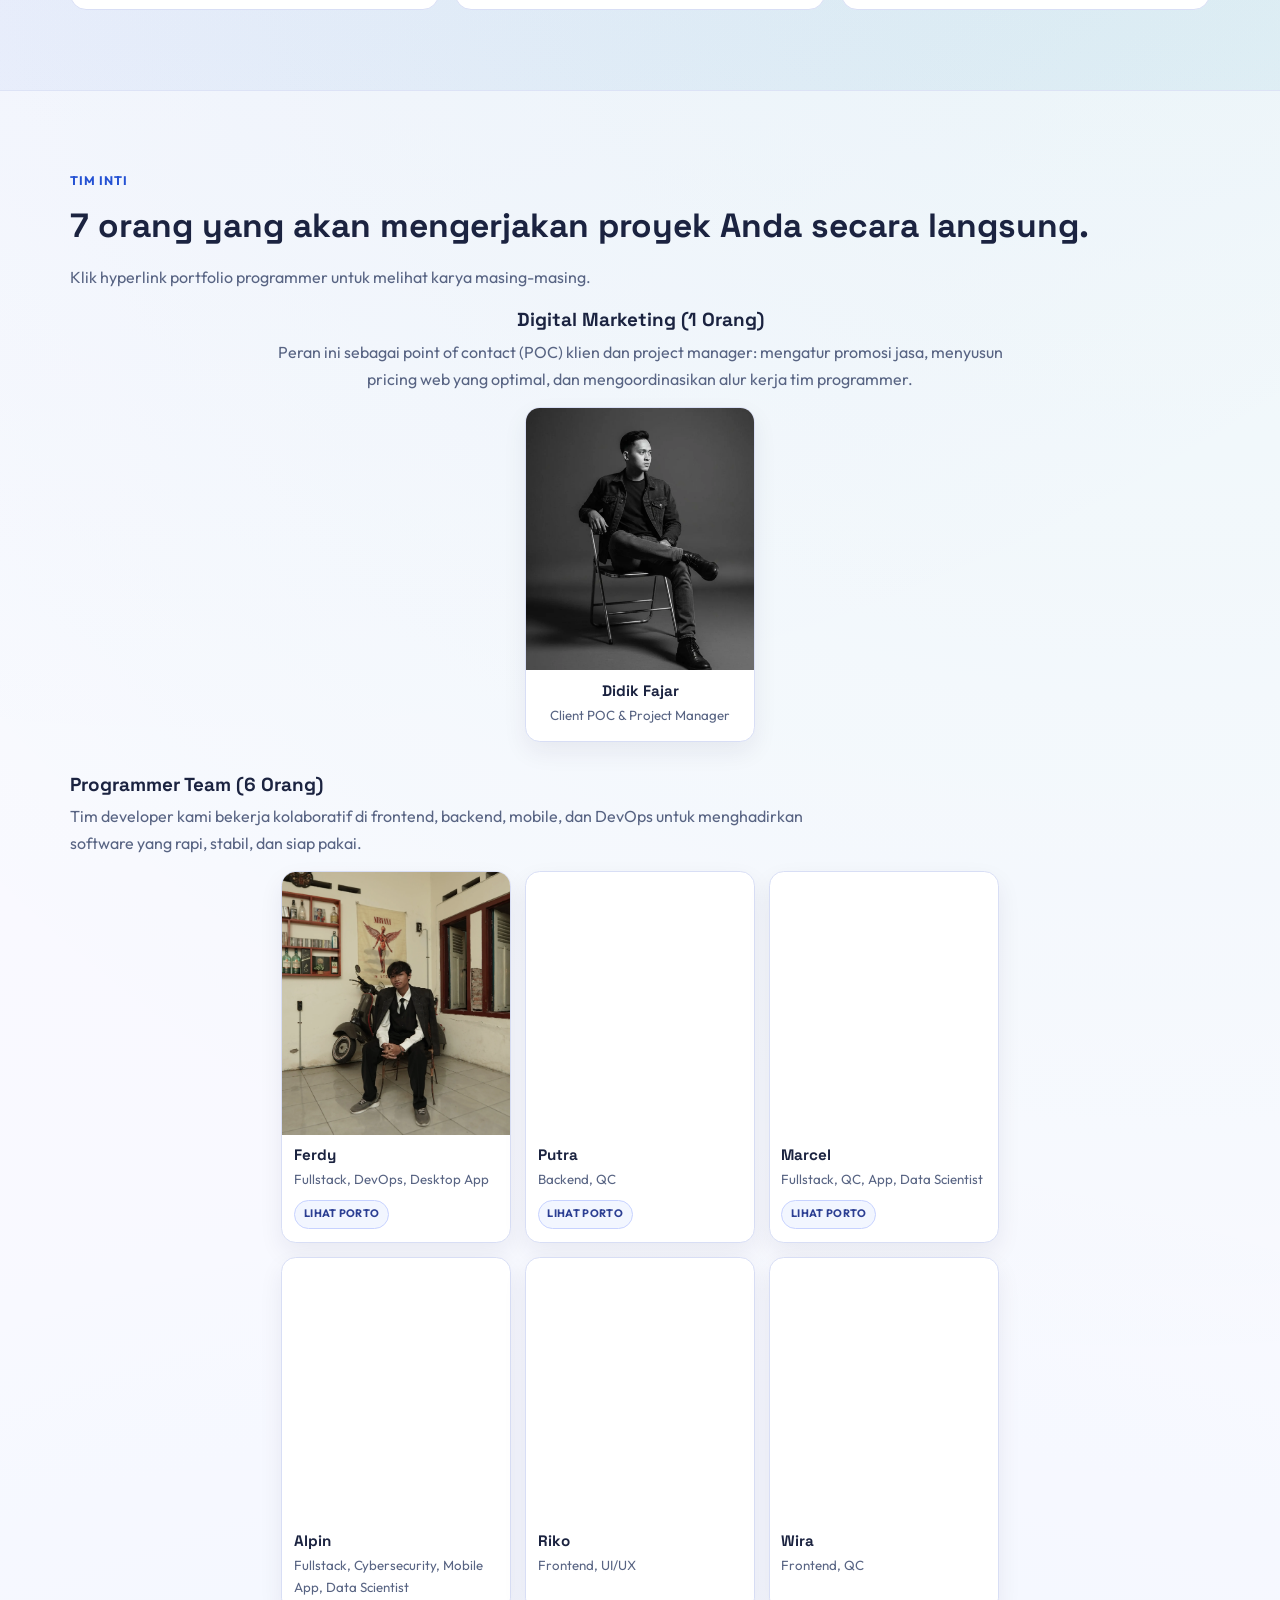
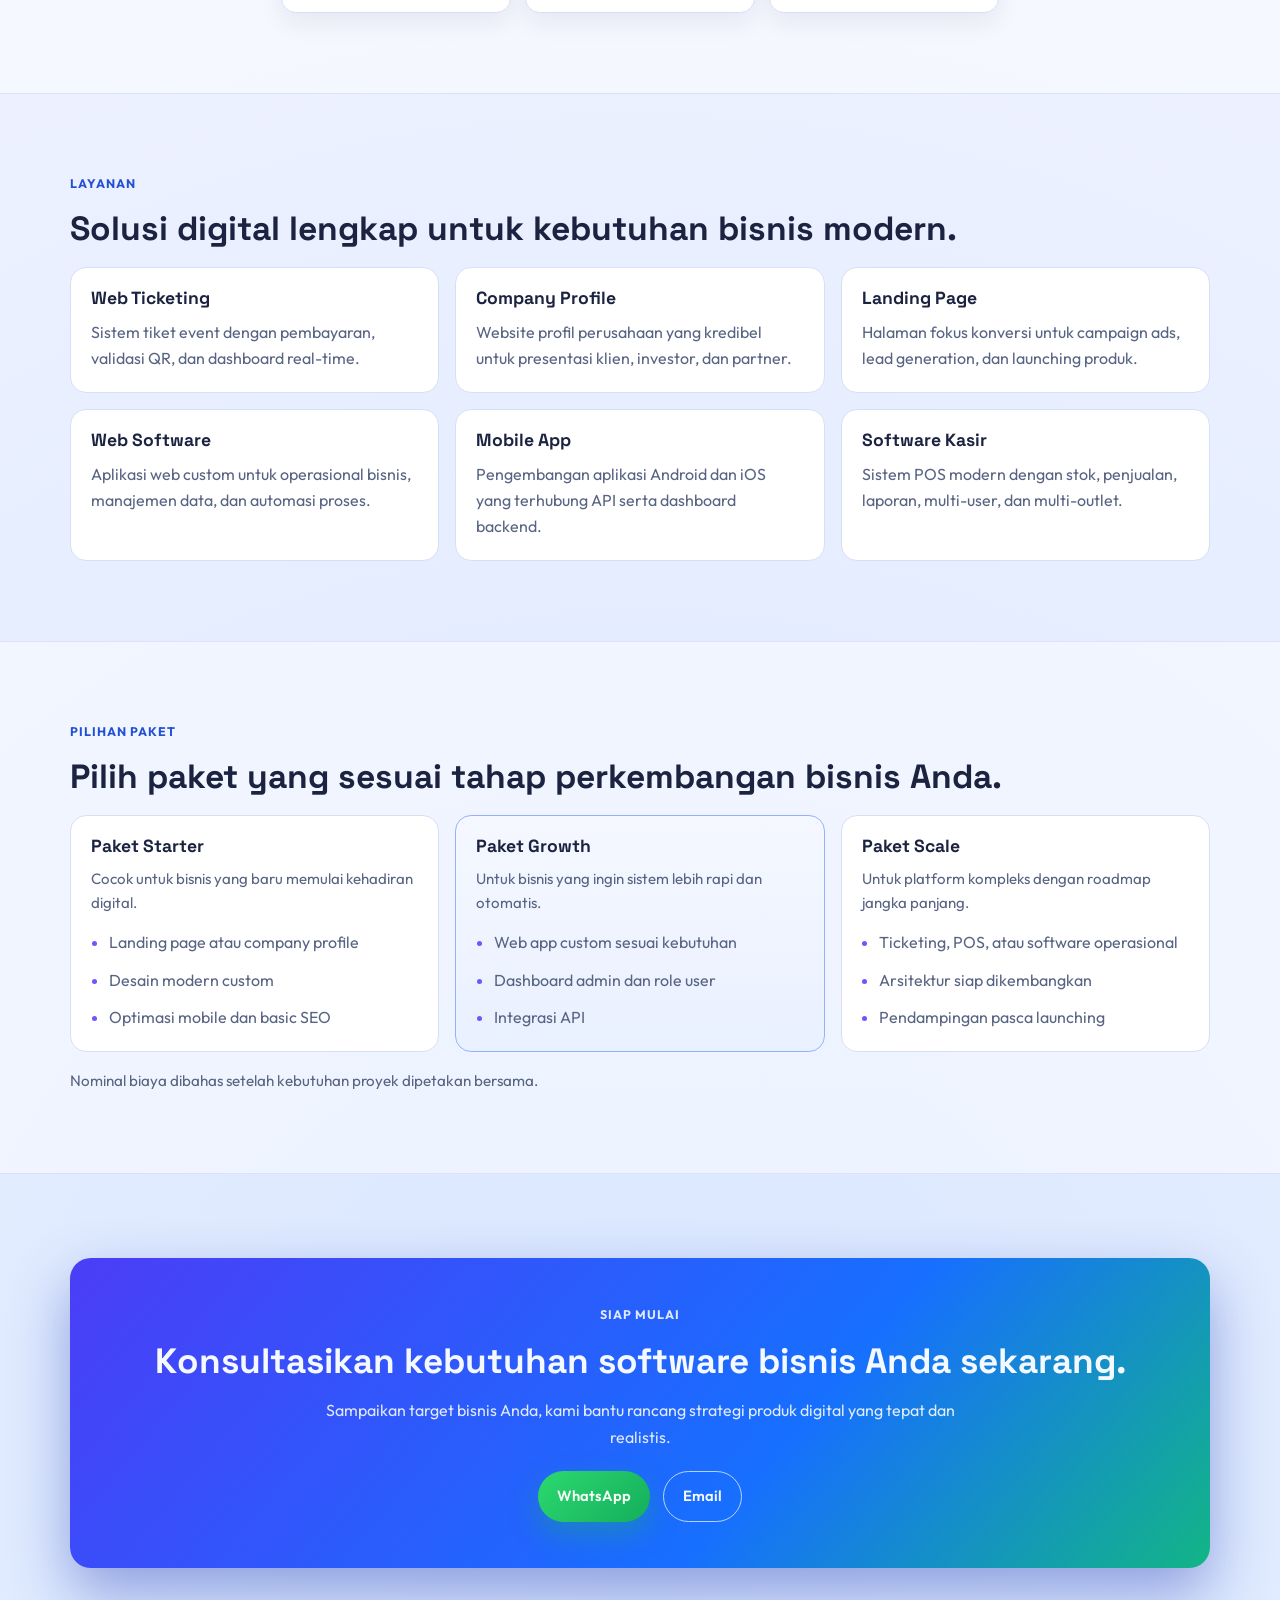
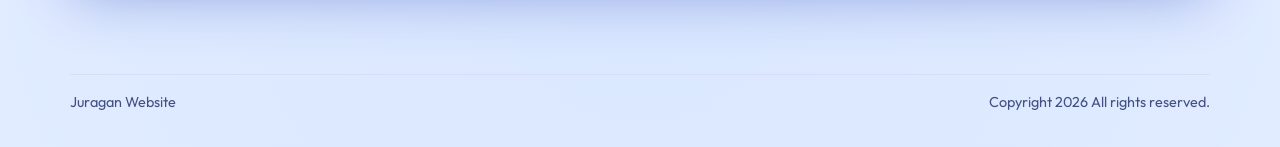
==== commit aa1408da: "chore: update navbar logo and refresh team assets" ====
--- a/index.html
+++ b/index.html
@@ -32,7 +32,7 @@
       <div class="container nav-wrap">
         <a href="#beranda" class="brand" aria-label="Juragan Website">
           <span class="brand-logo-wrap" aria-hidden="true">
-            <img src="assets/LogoE.png" alt="" class="brand-logo" />
+            <img src="assets/LogoE.webp" alt="" class="brand-logo" />
           </span>
           <span class="brand-text">Juragan Website</span>
         </a>
@@ -95,7 +95,7 @@
               data-aos-easing="ease-out-cubic"
             >
               <span class="hero-logo-frame">
-                <img src="assets/LogoE.png" alt="Logo Juragan Website" class="hero-logo" />
+                <img src="assets/LogoE.webp" alt="Logo Juragan Website" class="hero-logo" />
               </span>
             </div>
 
@@ -354,7 +354,7 @@
               <article class="member-card is-static reveal" data-delay="1">
                 <img
                   class="member-photo"
-                  src="assets/team/didik-fajar.jpg"
+                  src="assets/team/didik-fajar.webp"
                   alt="Foto Didik Fajar"
                   loading="lazy"
                   decoding="async"
@@ -413,7 +413,7 @@
               <article class="member-card member-link reveal" data-delay="2">
                 <img
                   class="member-photo"
-                  src="assets/team/putra.png"
+                  src="assets/team/putra.webp"
                   alt="Foto Putra"
                   loading="lazy"
                   decoding="async"
@@ -437,7 +437,7 @@
               <article class="member-card member-link reveal" data-delay="3">
                 <img
                   class="member-photo"
-                  src="assets/team/marcel.jpg"
+                  src="assets/team/marcel.webp"
                   alt="Foto Marcel"
                   loading="lazy"
                   decoding="async"
@@ -461,7 +461,7 @@
               <article class="member-card is-static reveal" data-delay="1">
                   <img
                     class="member-photo"
-                    src="assets/team/photo-pending.svg"
+                    src="assets/team/alpin.webp"
                     alt="Foto Alpin"
                     loading="lazy"
                     decoding="async"
@@ -475,7 +475,7 @@
               <article class="member-card is-static reveal" data-delay="2">
                   <img
                     class="member-photo"
-                    src="assets/team/photo-pending.svg"
+                    src="assets/team/riko.webp"
                     alt="Foto Riko"
                     loading="lazy"
                     decoding="async"
@@ -489,7 +489,7 @@
               <article class="member-card is-static reveal" data-delay="3">
                   <img
                     class="member-photo"
-                    src="assets/team/photo-pending.svg"
+                    src="assets/team/wira.webp"
                     alt="Foto Wira"
                     loading="lazy"
                     decoding="async"
@@ -722,7 +722,7 @@
             <a class="btn btn-whatsapp" href="https://wa.me/6281252835382?text=Halo%20tim%20Juragan%20Website%2C%20saya%20ingin%20konsultasi%20soal%20pembuatan%20solusi%20digital%20(web%2Fsoftware%2Fapp)%20untuk%20bisnis%20saya.%20Bisa%20bantu%20analisis%20kebutuhannya%3F" target="_blank" rel="noreferrer"
               >WhatsApp</a
             >
-            <a class="btn btn-outline" href="mailto:halo@startupanda.com">Email</a>
+            <a class="btn btn-outline" href="mailto:juraganwebsite.web@gmail.com">Email</a>
           </div>
         </div>
       </section>
--- a/styles.css
+++ b/styles.css
@@ -16,7 +16,7 @@
     radial-gradient(circle at 90% 26%, rgba(17, 185, 138, 0.12), transparent 44%),
     radial-gradient(circle at 50% 95%, rgba(35, 124, 255, 0.11), transparent 42%),
     linear-gradient(180deg, #f9faff 0%, #f3f4ff 50%, #eff4ff 100%);
-  --header-bg: rgba(246, 248, 255, 0.78);
+  --header-bg: rgba(246, 248, 255, 0.98);
   --nav-ink: #33406d;
   --hero-pill-ink: #35406a;
   --hero-pill-border: #cfd8ff;
@@ -64,7 +64,7 @@
     radial-gradient(circle at 90% 26%, rgba(17, 185, 138, 0.2), transparent 44%),
     radial-gradient(circle at 50% 95%, rgba(35, 124, 255, 0.22), transparent 42%),
     linear-gradient(180deg, #0e1223 0%, #0f1428 52%, #101834 100%);
-  --header-bg: rgba(14, 18, 37, 0.82);
+  --header-bg: rgba(14, 18, 37, 0.98);
   --nav-ink: #d5ddff;
   --hero-pill-ink: #d7e0ff;
   --hero-pill-border: #3d4a85;
@@ -240,27 +240,27 @@
 }
 
 .brand-logo-wrap {
-  width: clamp(2.95rem, 5.3vw, 3.55rem);
-  height: clamp(2.95rem, 5.3vw, 3.55rem);
-  border-radius: 0.72rem;
+  width: clamp(8rem, 17vw, 10.5rem);
+  height: clamp(2rem, 4.7vw, 2.7rem);
+  border-radius: 0;
   overflow: hidden;
   flex-shrink: 0;
+  display: flex;
+  align-items: center;
+  justify-content: center;
 }
 
 .brand-logo {
-  width: 255%;
+  width: 100%;
+  height: 100%;
   max-width: none;
-  height: 255%;
-  object-fit: cover;
-  object-position: 22% 53%;
-  transform: translate(-18%, -30%);
+  object-fit: contain;
+  object-position: center;
+  transform: scale(2.75);
 }
 
 .brand-text {
-  min-width: 0;
-  overflow: hidden;
-  text-overflow: ellipsis;
-  white-space: nowrap;
+  display: none;
 }
 
 .nav-actions {
@@ -1064,12 +1064,12 @@
   }
 
   .brand-logo {
-    transform: translate(-18%, -30%);
+    transform: scale(2.95);
   }
 
   .brand-logo-wrap {
-    width: 2.45rem;
-    height: 2.45rem;
+    width: 6.75rem;
+    height: 2.15rem;
   }
 
   .menu-toggle {
@@ -1137,8 +1137,8 @@
   }
 
   .brand-logo-wrap {
-    width: 2.25rem;
-    height: 2.25rem;
+    width: 5.9rem;
+    height: 2rem;
   }
 
   .menu-toggle,
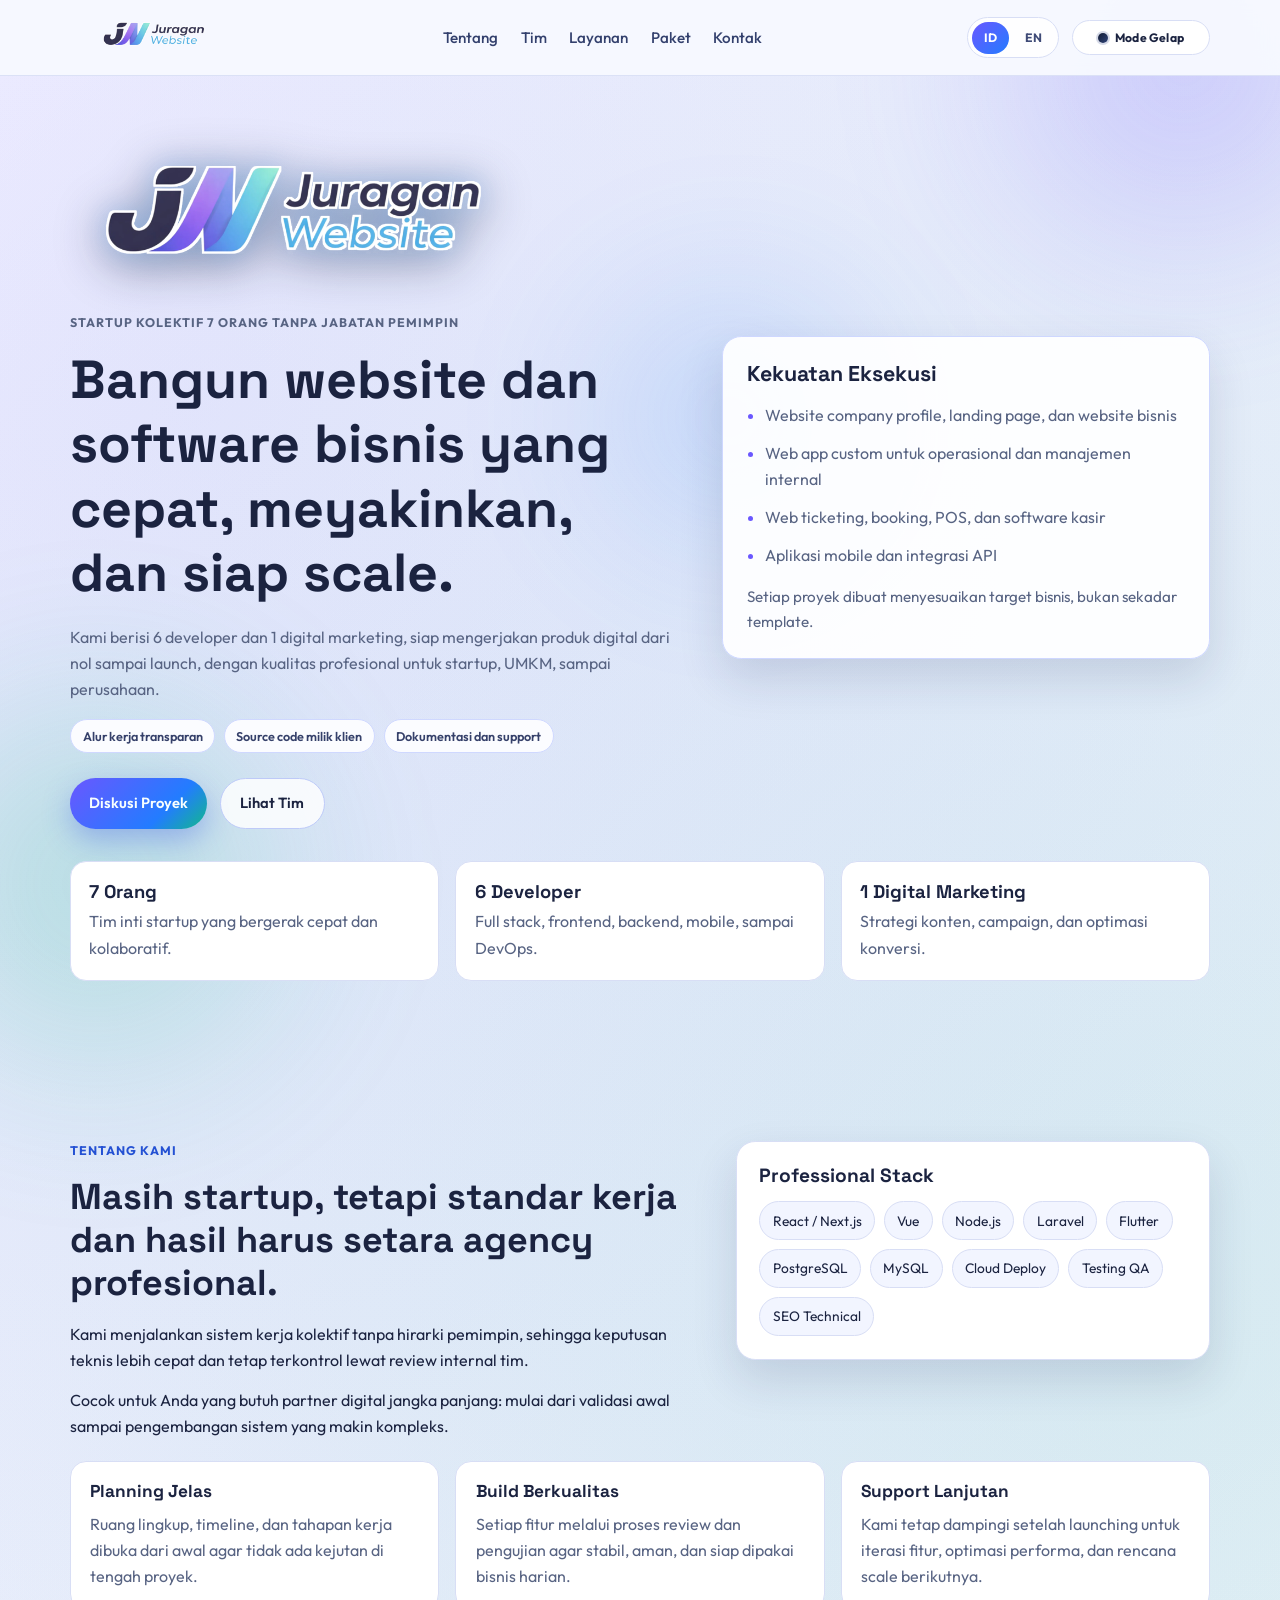
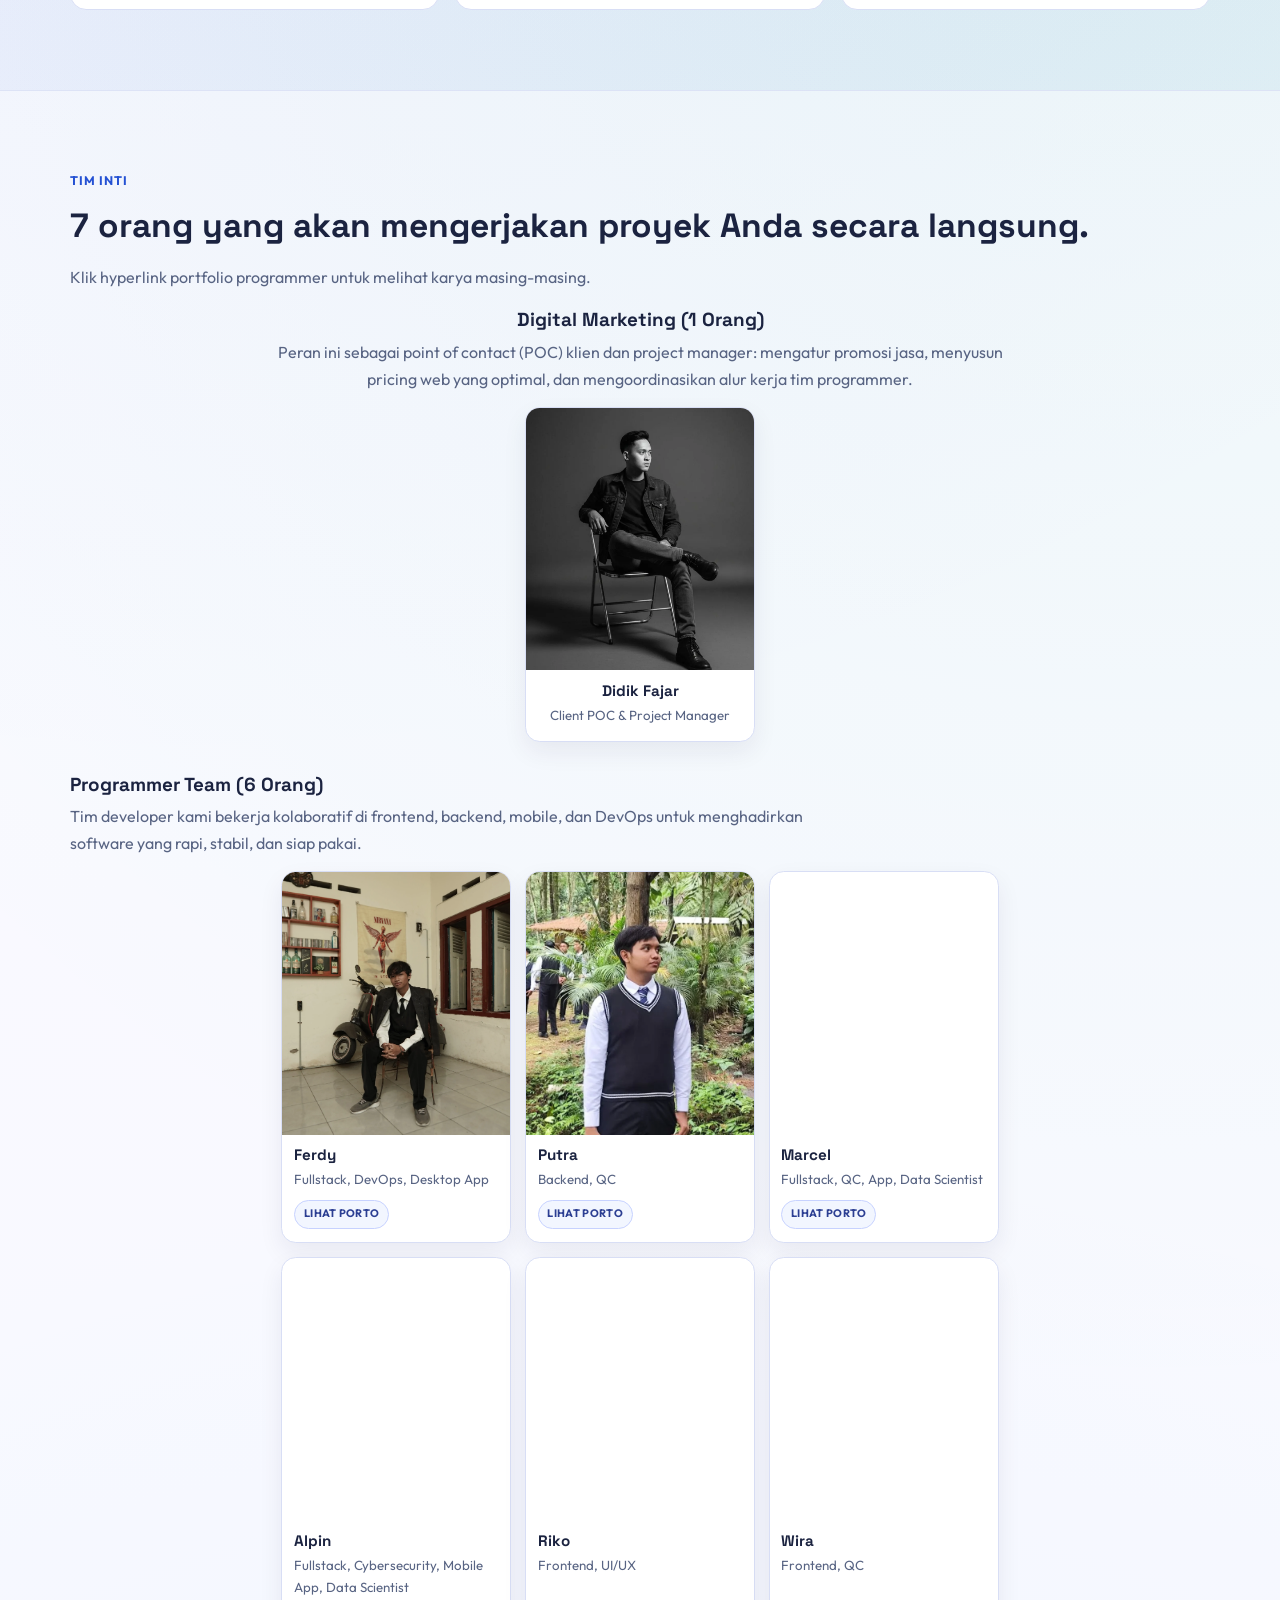
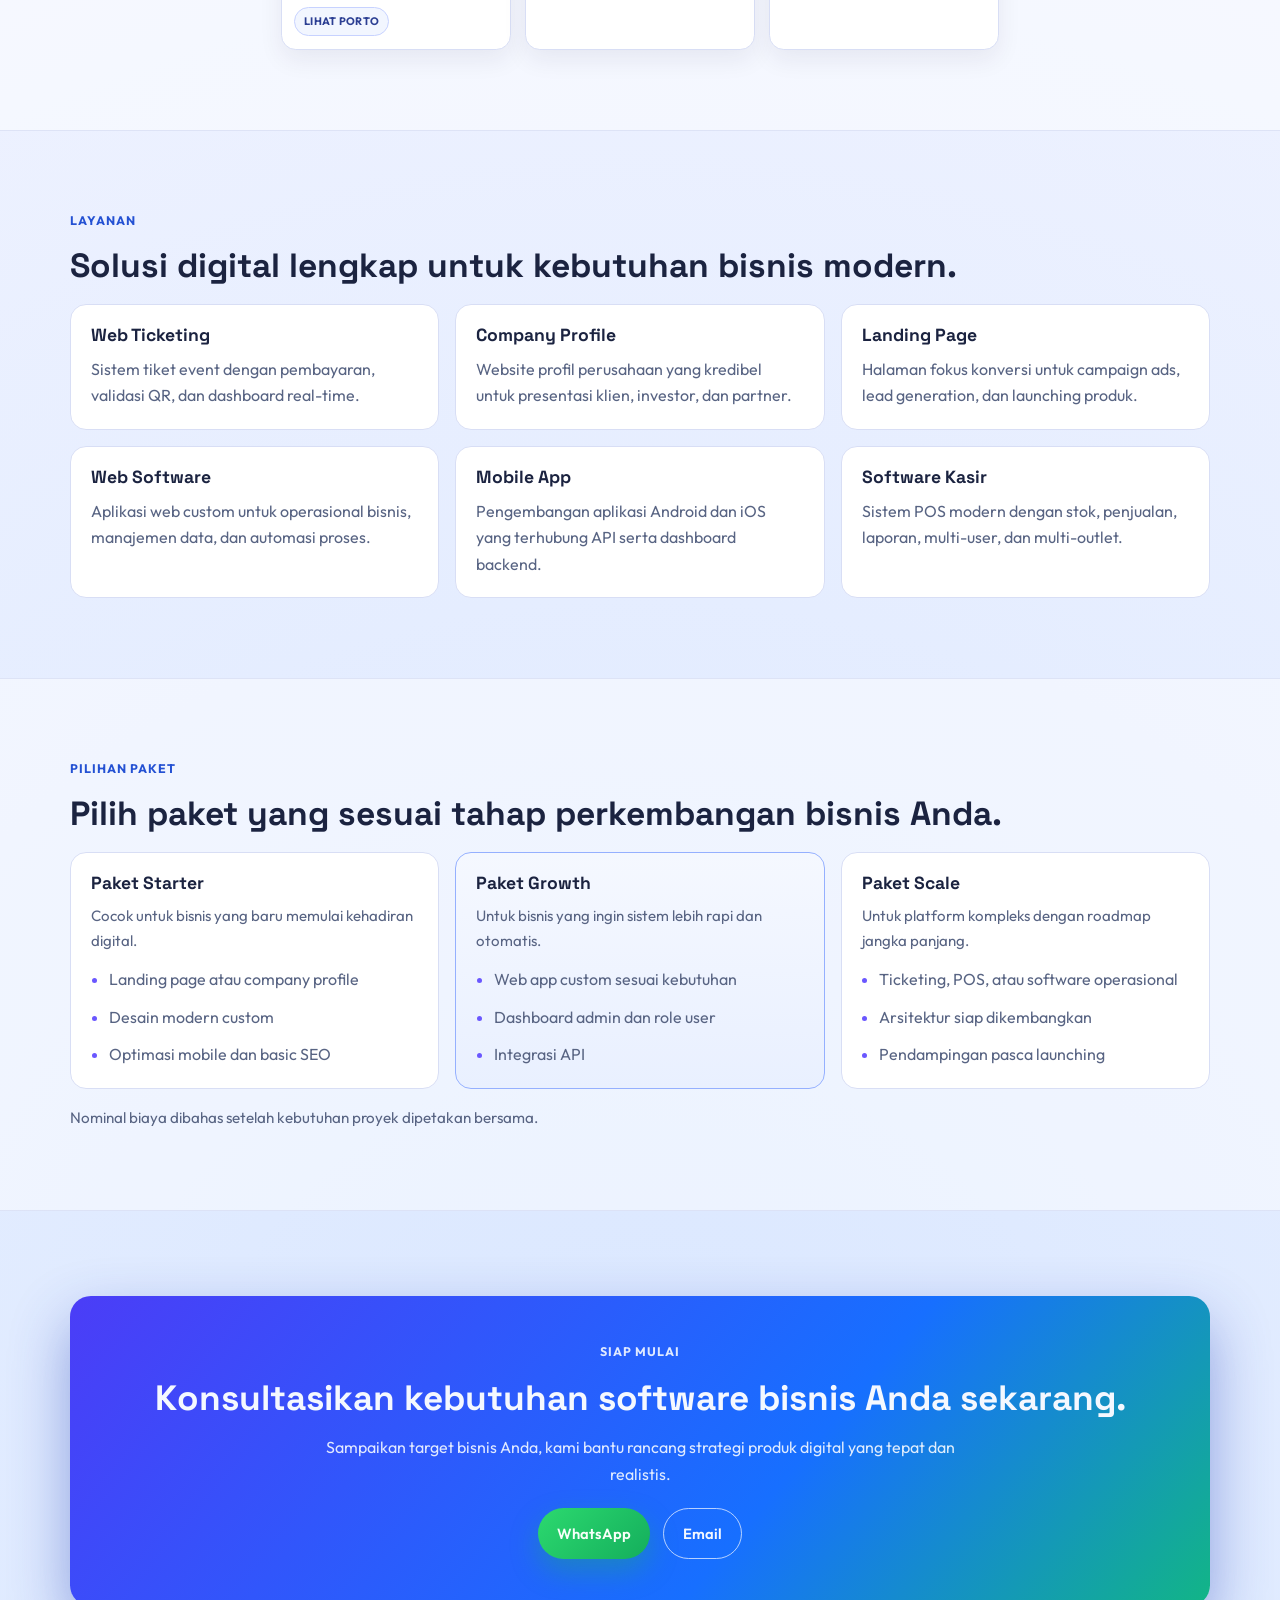
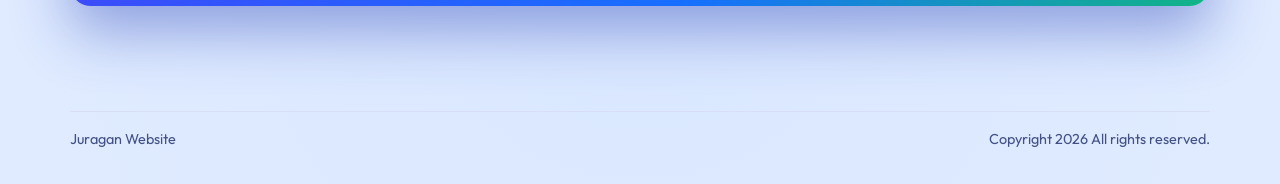
==== commit 9714c0da: "porto" ====
--- a/index.html
+++ b/index.html
@@ -37,26 +37,17 @@
           <span class="brand-text">Juragan Website</span>
         </a>
 
-        <button
-          class="menu-toggle"
-          aria-controls="site-nav"
-          aria-expanded="false"
-          data-i18n
-          data-id="Menu"
-          data-en="Menu"
-        >
-          Menu
-        </button>
-
-        <div class="nav-actions">
-          <nav id="site-nav" class="site-nav" aria-label="Main navigation">
+        <nav id="site-nav" class="site-nav" aria-label="Main navigation">
+          <div class="nav-container">
             <a href="#tentang" data-i18n data-id="Tentang" data-en="About">Tentang</a>
             <a href="#tim" data-i18n data-id="Tim" data-en="Team">Tim</a>
             <a href="#layanan" data-i18n data-id="Layanan" data-en="Services">Layanan</a>
             <a href="#paket" data-i18n data-id="Paket" data-en="Packages">Paket</a>
             <a href="#kontak" data-i18n data-id="Kontak" data-en="Contact">Kontak</a>
-          </nav>
-
+          </div>
+        </nav>
+
+        <div class="nav-actions">
           <div class="lang-switch" role="group" aria-label="Language switcher">
             <button type="button" class="lang-btn is-active" data-lang-button="id" aria-pressed="true">
               ID
@@ -78,6 +69,17 @@
           >
             <span class="theme-dot" aria-hidden="true"></span>
             <span class="theme-toggle-text">Dark Mode</span>
+          </button>
+
+          <button
+            class="menu-toggle"
+            aria-controls="site-nav"
+            aria-expanded="false"
+            aria-label="Menu"
+          >
+            <span class="hamburger-box">
+              <span class="hamburger-inner"></span>
+            </span>
           </button>
         </div>
       </div>
@@ -458,7 +460,7 @@
                 </div>
               </article>
 
-              <article class="member-card is-static reveal" data-delay="1">
+              <article class="member-card member-link reveal" data-delay="1">
                   <img
                     class="member-photo"
                     src="assets/team/alpin.webp"
@@ -469,6 +471,16 @@
                 <div class="member-body">
                   <h3>Alpin</h3>
                   <p class="member-role">Fullstack, Cybersecurity, Mobile App, Data Scientist</p>
+                  <a
+                    class="portfolio-tag portfolio-link"
+                    href="https://ray-portfolio-asli.vercel.app/work.html"
+                    target="_blank"
+                    rel="noreferrer"
+                    data-i18n
+                    data-id="Lihat Porto"
+                    data-en="View Portfolio"
+                    >Lihat Porto</a
+                  >
                 </div>
               </article>
 
--- a/styles.css
+++ b/styles.css
@@ -277,6 +277,10 @@
   color: var(--nav-ink);
 }
 
+.nav-container {
+  display: contents;
+}
+
 .site-nav a {
   position: relative;
   font-weight: 500;
@@ -368,11 +372,59 @@
   border: 1px solid var(--line);
   background: var(--surface);
   color: var(--ink);
-  font-weight: 600;
-  border-radius: 999px;
-  padding: 0.5rem 1rem;
-  min-height: 2.2rem;
+  border-radius: 50%;
+  padding: 0;
+  width: 2.4rem;
+  height: 2.4rem;
   cursor: pointer;
+  position: relative;
+  z-index: 101;
+  transition: background 0.2s ease, border-color 0.2s ease;
+  align-items: center;
+  justify-content: center;
+}
+
+.hamburger-box {
+  width: 20px;
+  height: 12px;
+  display: inline-block;
+  position: relative;
+}
+
+.hamburger-inner,
+.hamburger-inner::before {
+  width: 20px;
+  height: 2px;
+  background-color: var(--ink);
+  border-radius: 4px;
+  position: absolute;
+  transition-property: transform, width;
+  transition-duration: 0.25s;
+  transition-timing-function: ease;
+}
+
+.hamburger-inner {
+  display: block;
+  bottom: 0;
+  width: 14px; /* Asymmetric second line */
+}
+
+.hamburger-inner::before {
+  content: "";
+  display: block;
+  top: -8px;
+  width: 20px; /* Full width first line */
+}
+
+/* Hamburger Animation Styles */
+.menu-toggle[aria-expanded="true"] .hamburger-inner {
+  transform: translateY(-5px) rotate(-45deg);
+  width: 20px;
+}
+
+.menu-toggle[aria-expanded="true"] .hamburger-inner::before {
+  top: 0;
+  transform: rotate(90deg);
 }
 
 .hero {
@@ -912,30 +964,61 @@
   }
 
   .site-nav {
-    position: absolute;
-    top: calc(100% + 0.55rem);
-    right: 0;
+    position: fixed;
+    inset: 0;
+    z-index: 100;
     background: var(--mobile-nav-bg);
-    border: 1px solid var(--line);
-    border-radius: 0.9rem;
-    box-shadow: var(--shadow);
+    backdrop-filter: blur(20px);
+    -webkit-backdrop-filter: blur(20px);
+    display: flex;
     flex-direction: column;
-    align-items: flex-start;
-    padding: 0.8rem;
-    width: min(15.8rem, calc(100vw - 2.5rem));
-    max-height: calc(100vh - 5rem);
-    overflow-y: auto;
+    align-items: center;
+    justify-content: center;
+    padding: 2rem;
+    width: 100%;
+    height: 100dvh;
+    max-height: none;
+    border: none;
+    border-radius: 0;
+    box-shadow: none;
     opacity: 0;
     pointer-events: none;
-    transform: translateY(-8px);
-    transition: opacity 0.2s ease, transform 0.2s ease;
+    transform: none;
+    transition: opacity 0.4s ease;
   }
 
   .site-nav.open {
     opacity: 1;
     pointer-events: auto;
+  }
+
+  .nav-container {
+    display: flex;
+    flex-direction: column;
+    align-items: center;
+    gap: 2.5rem;
+    width: 100%;
+  }
+
+  .site-nav a {
+    font-size: 1.8rem;
+    font-family: "Space Grotesk", sans-serif;
+    font-weight: 600;
+    opacity: 0;
+    transform: translateY(20px);
+    transition: opacity 0.4s ease, transform 0.4s ease;
+  }
+
+  .site-nav.open a {
+    opacity: 1;
     transform: translateY(0);
   }
+
+  .site-nav.open a:nth-child(1) { transition-delay: 0.1s; }
+  .site-nav.open a:nth-child(2) { transition-delay: 0.15s; }
+  .site-nav.open a:nth-child(3) { transition-delay: 0.2s; }
+  .site-nav.open a:nth-child(4) { transition-delay: 0.25s; }
+  .site-nav.open a:nth-child(5) { transition-delay: 0.3s; }
 }
 
 @media (max-width: 720px) {
@@ -948,23 +1031,23 @@
   }
 
   .hero-copy h1 {
-    font-size: clamp(1.5rem, 8.4vw, 2rem);
+    font-size: clamp(1.5rem, 8.4vw, 2.1rem);
     max-width: 100%;
+    margin-bottom: 1.4rem;
   }
 
   .hero-brand {
-    width: min(100%, 16.2rem);
-    height: clamp(4.8rem, 24vw, 5.8rem);
-    overflow: hidden;
+    width: 100%;
+    height: auto;
+    overflow: visible;
   }
 
   .hero-logo {
-    width: 160%;
-    max-width: none;
-    height: 160%;
-    object-fit: cover;
-    object-position: 20% 53%;
-    transform: translate(-14%, -20%);
+    width: 100%;
+    height: auto;
+    object-fit: contain;
+    object-position: center;
+    transform: none;
   }
 
   .hero-copy p,
@@ -983,6 +1066,11 @@
   .hero-cta .btn,
   .cta-actions .btn {
     width: 100%;
+    margin-bottom: 0.4rem;
+  }
+
+  .hero-cta {
+    margin-top: 2rem;
   }
 
   .metric-grid,
@@ -991,12 +1079,12 @@
   }
 
   .programmer-grid {
-    grid-template-columns: repeat(2, minmax(0, 1fr));
-    gap: 0.6rem;
+    grid-template-columns: 1fr;
+    gap: 1.2rem;
   }
 
   .member-card {
-    max-width: none;
+    max-width: 280px;
   }
 
   .marketing-grid .member-card {
@@ -1016,10 +1104,6 @@
     display: none;
   }
 
-  .site-nav {
-    width: min(13.6rem, calc(100vw - 1rem));
-  }
-
   .cta-card {
     padding: 1.4rem;
   }
@@ -1044,8 +1128,8 @@
   }
 
   .hero-brand {
-    width: min(100%, 15rem);
-    height: clamp(4.5rem, 27vw, 5.2rem);
+    width: 100%;
+    height: auto;
   }
 
   .marketing-grid .member-card {
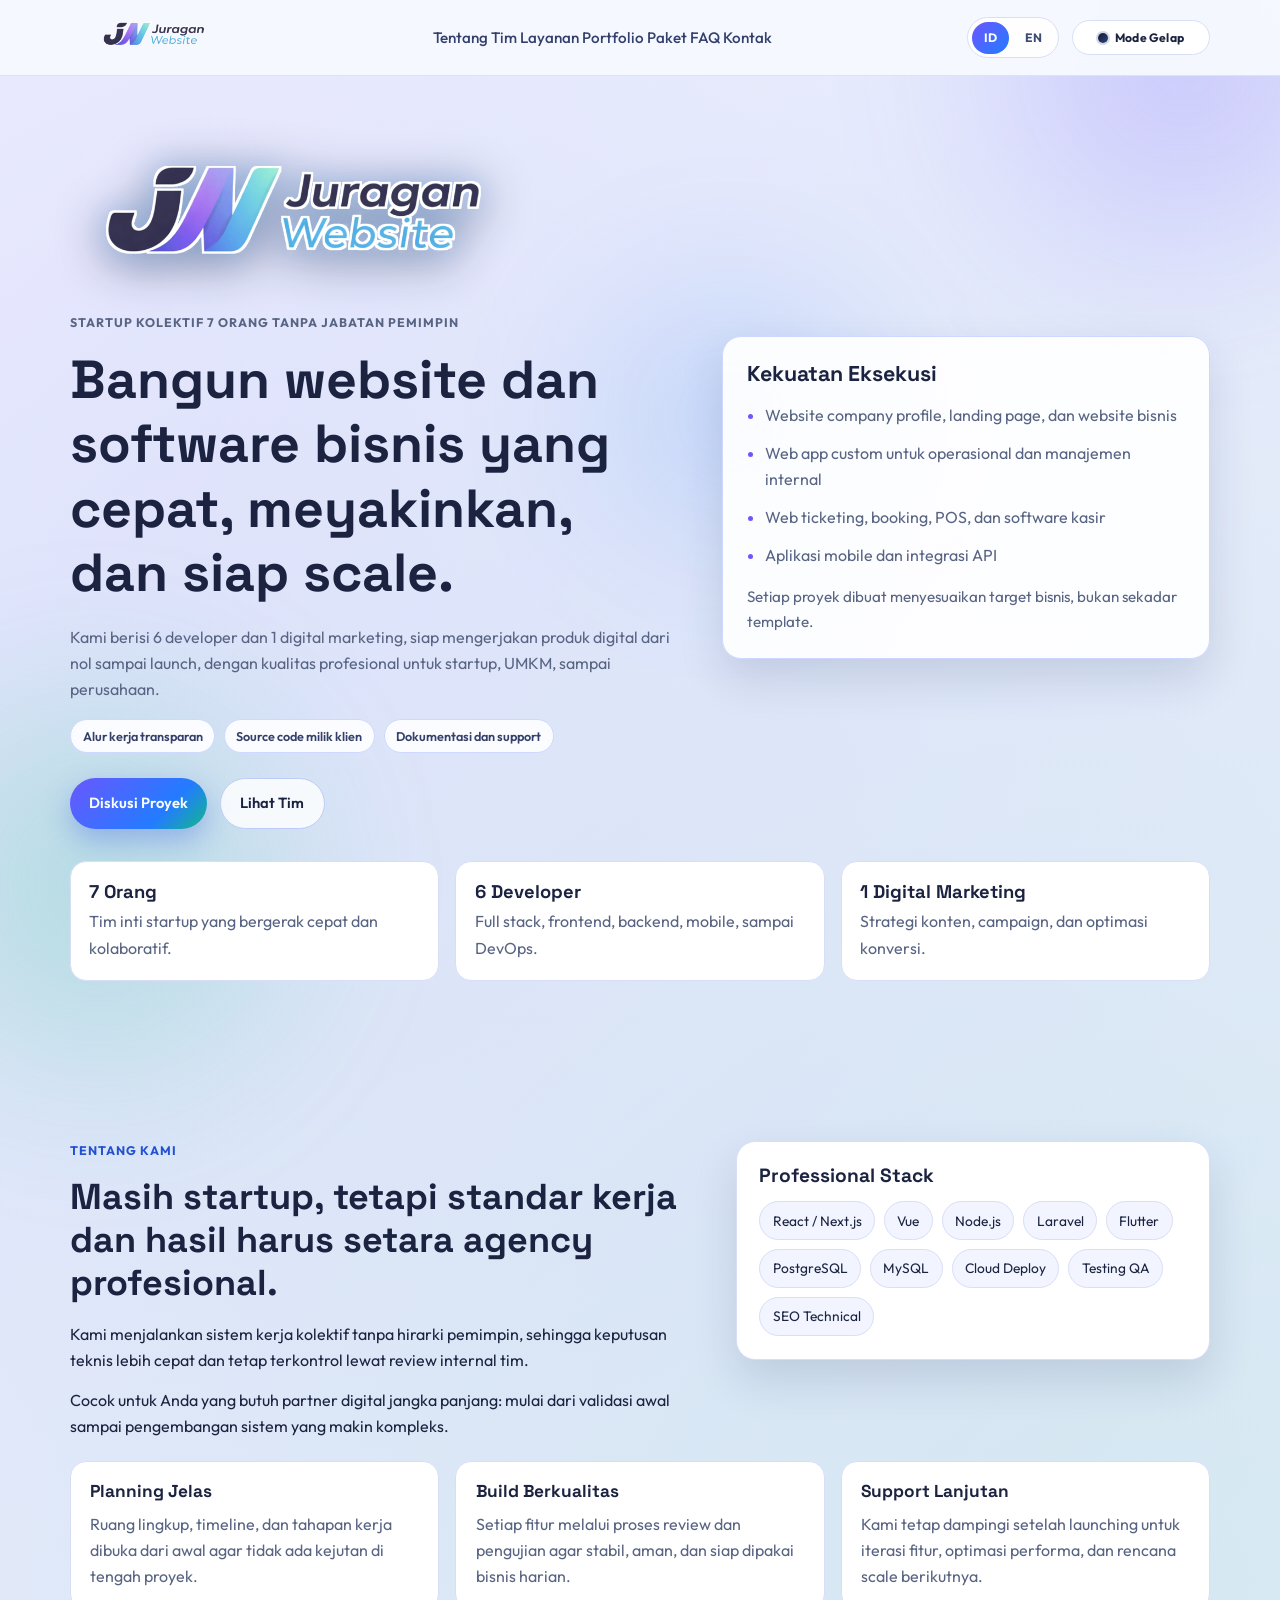
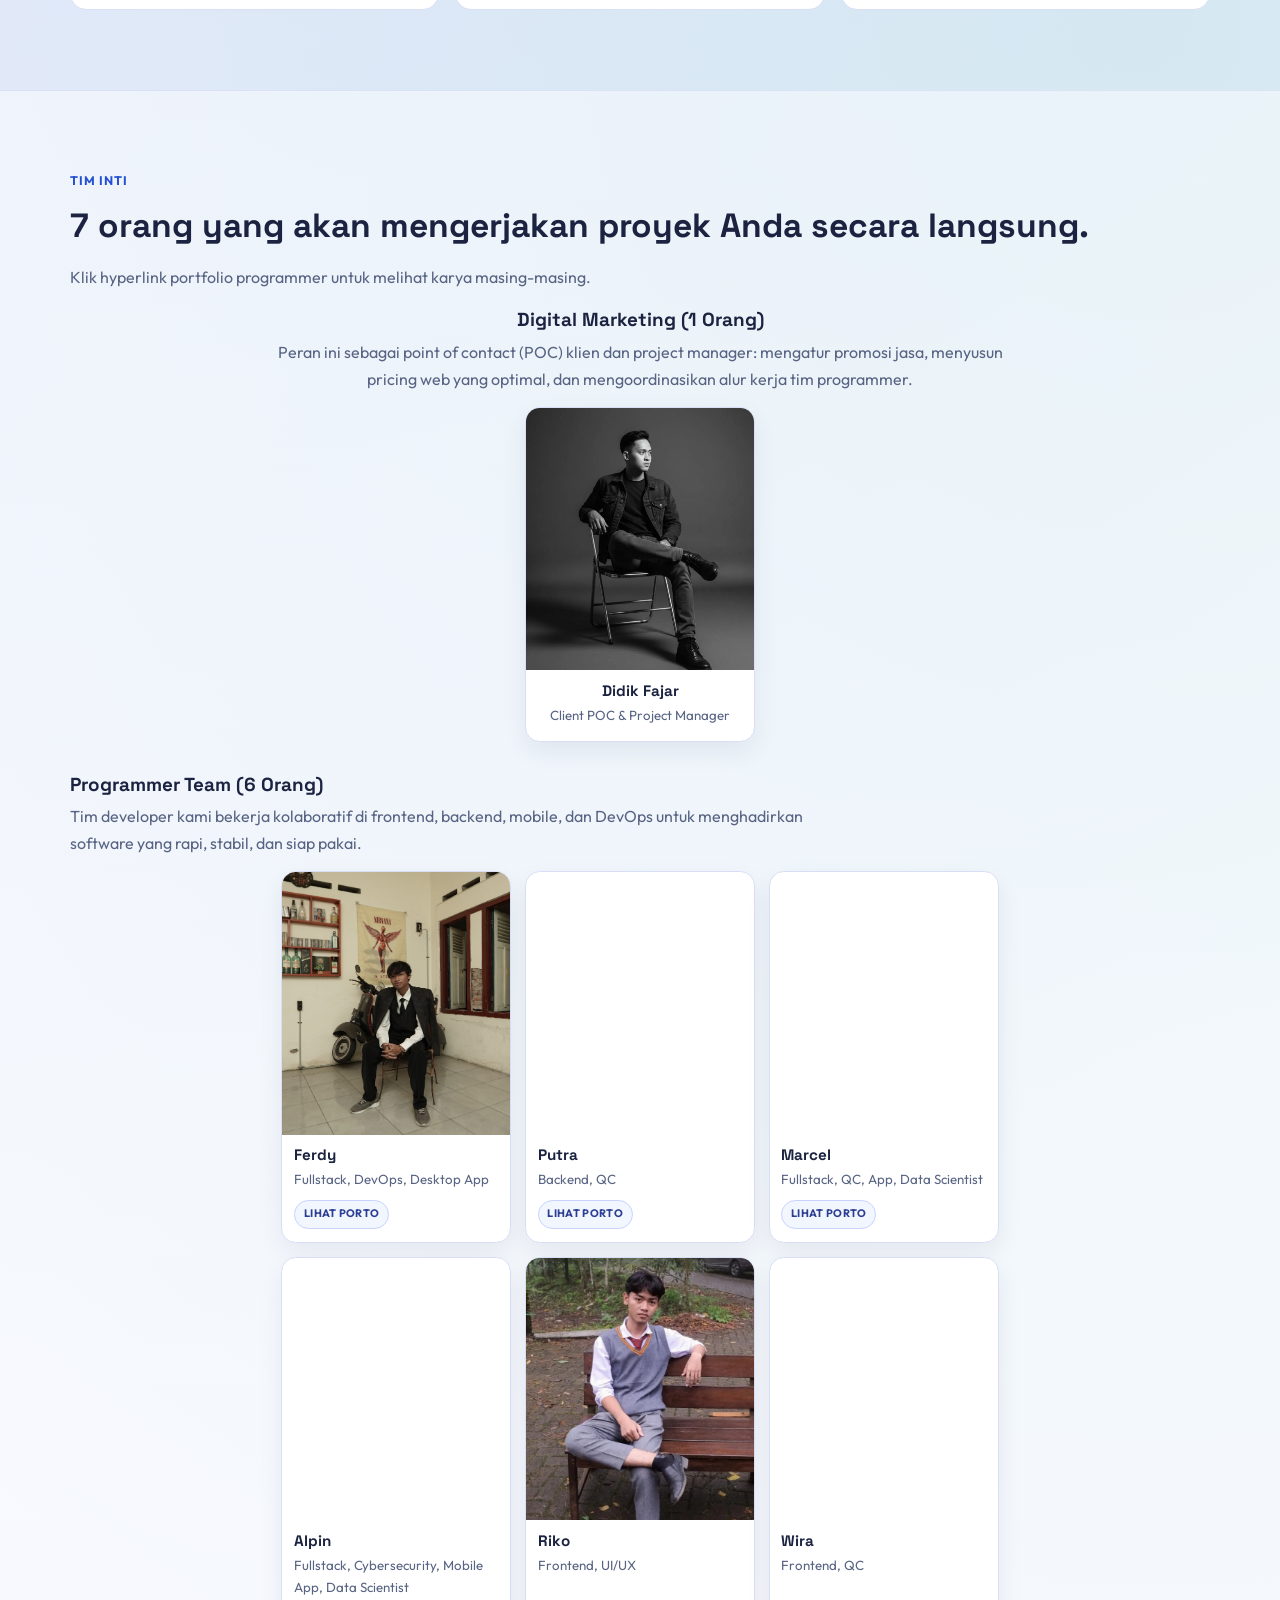
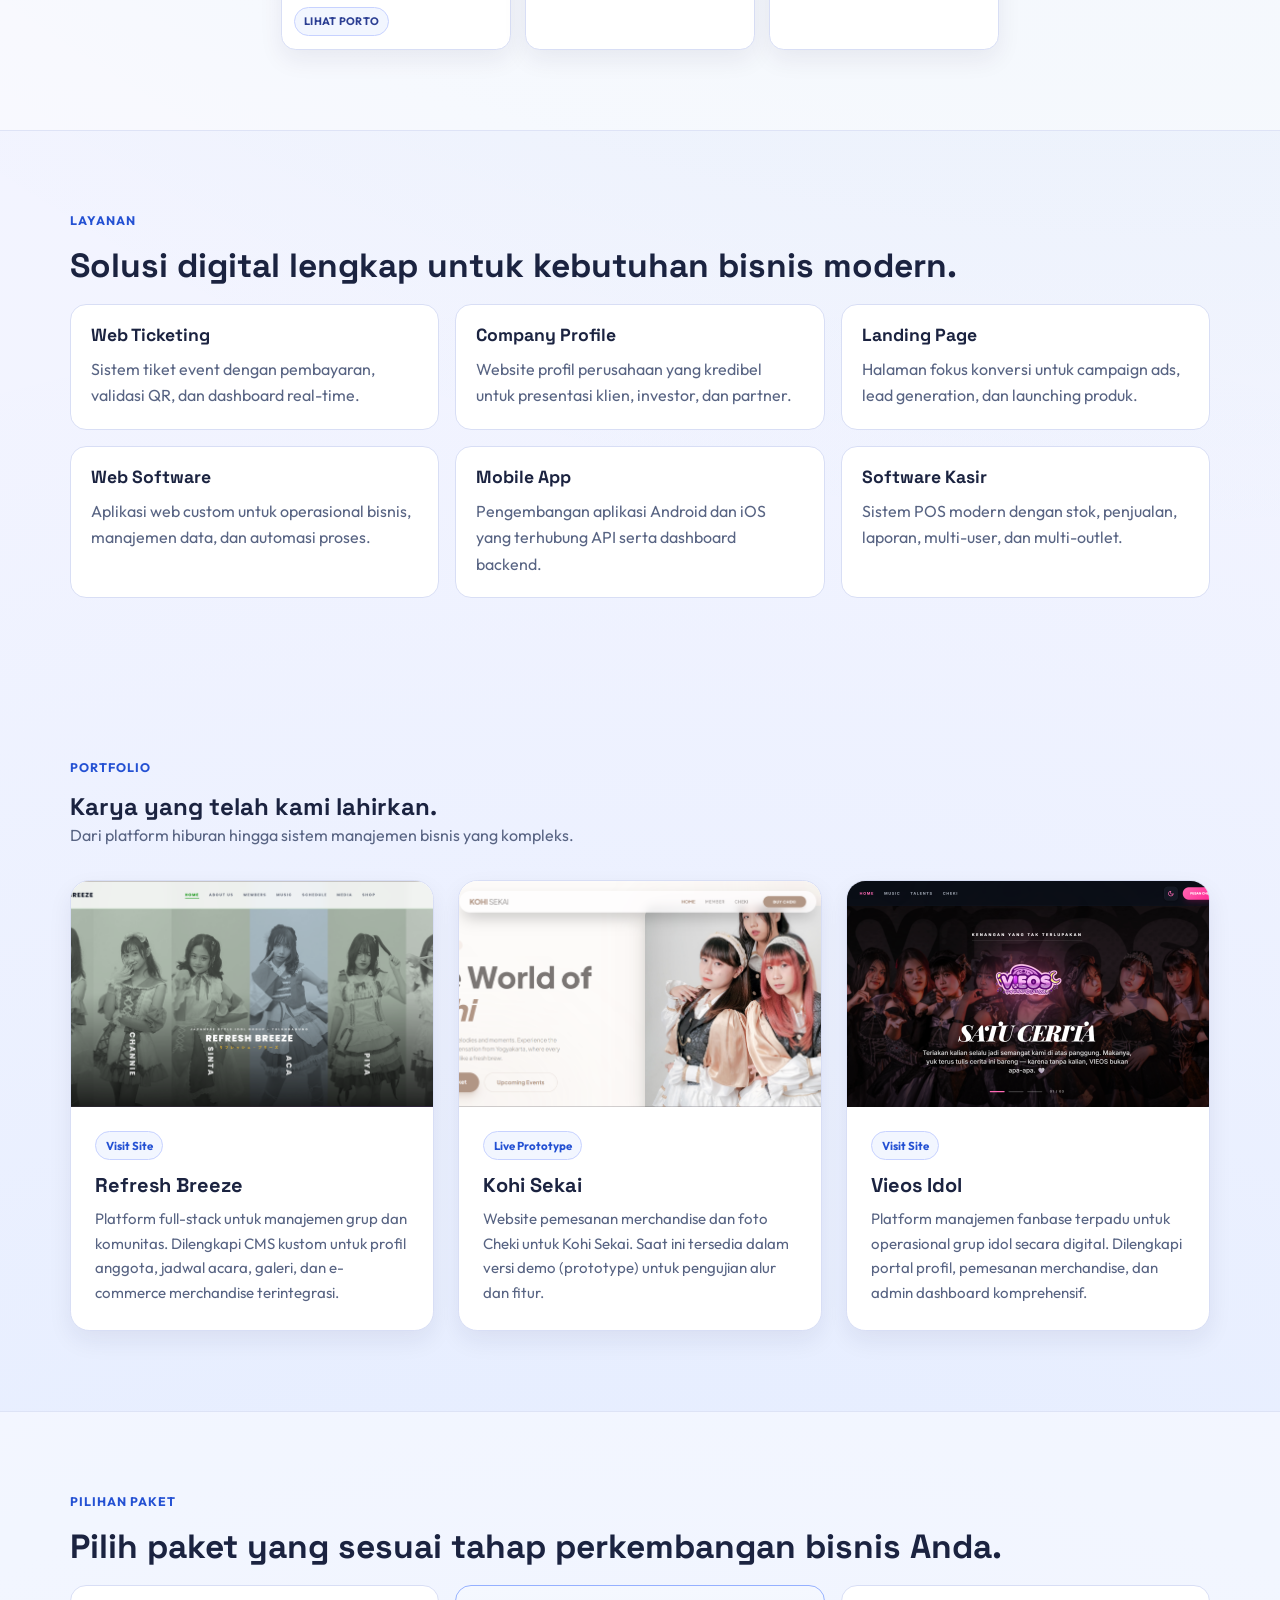
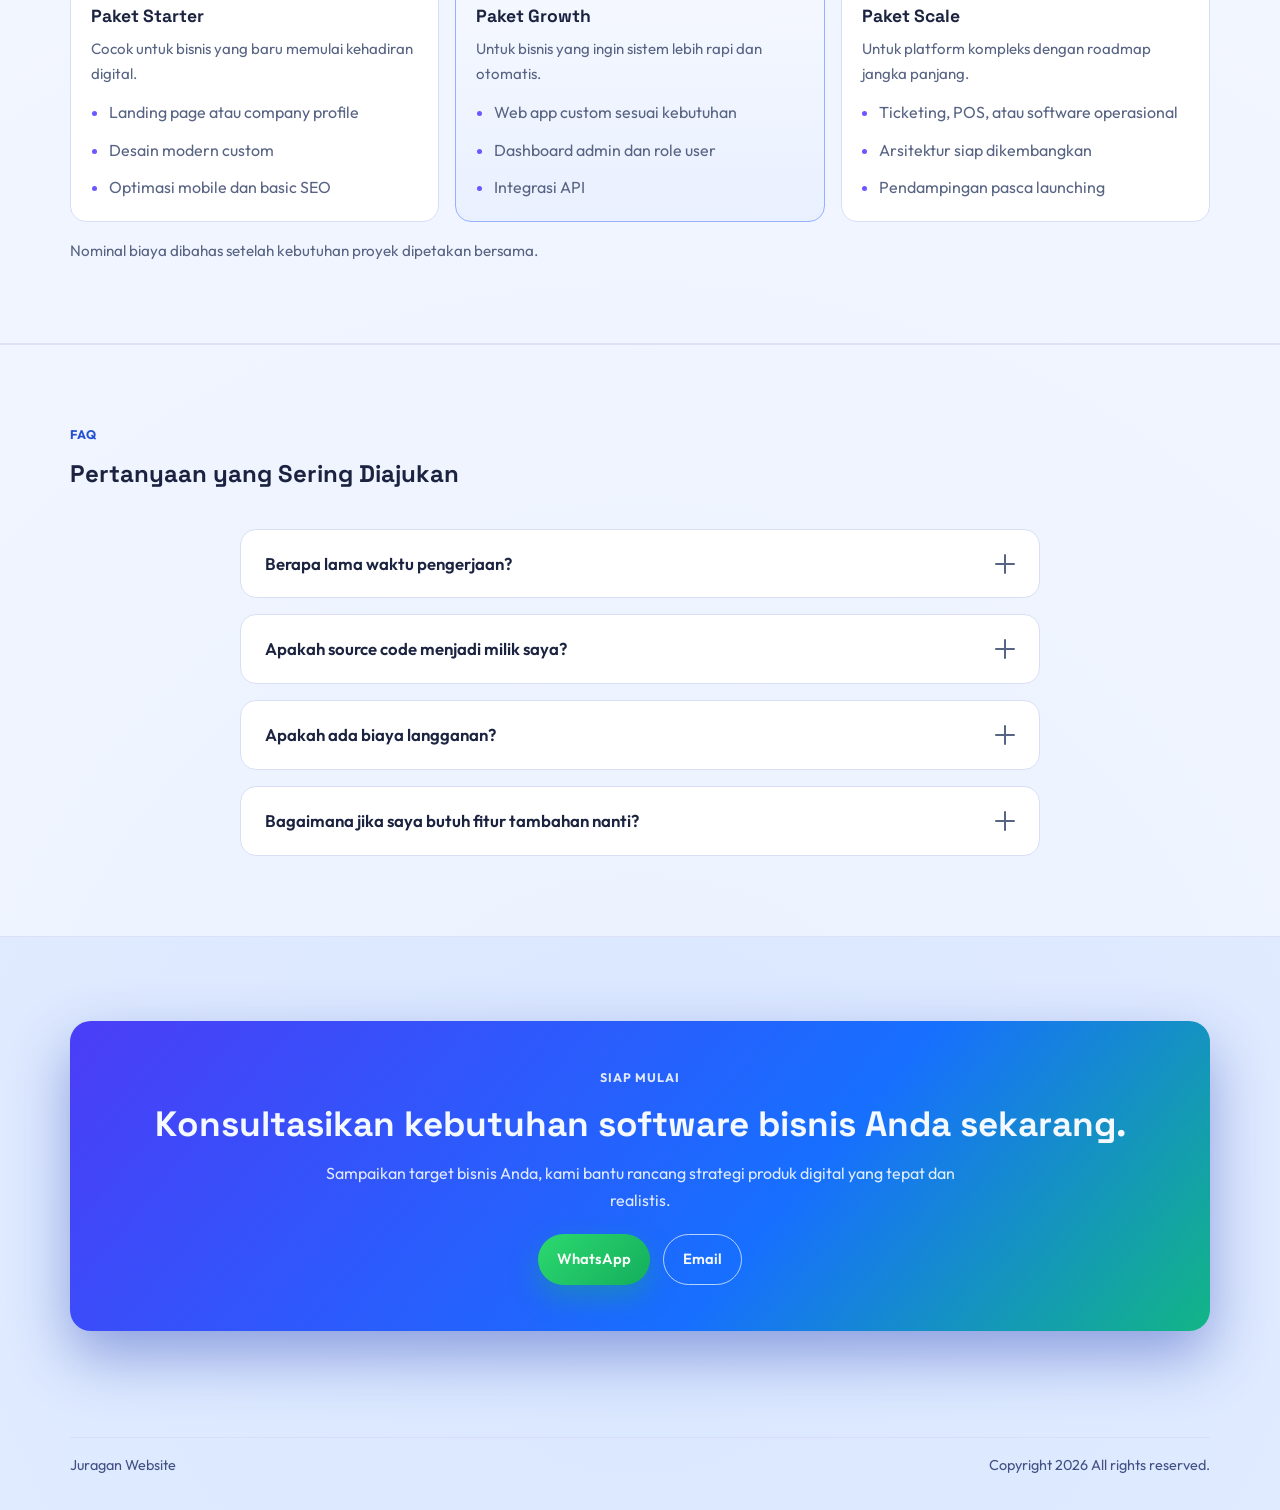
==== commit 1ce57832: "Refine portfolio section: update project descriptions and add direct links" ====
--- a/index.html
+++ b/index.html
@@ -42,7 +42,9 @@
             <a href="#tentang" data-i18n data-id="Tentang" data-en="About">Tentang</a>
             <a href="#tim" data-i18n data-id="Tim" data-en="Team">Tim</a>
             <a href="#layanan" data-i18n data-id="Layanan" data-en="Services">Layanan</a>
+            <a href="#portfolio" data-i18n data-id="Portfolio" data-en="Portfolio">Portfolio</a>
             <a href="#paket" data-i18n data-id="Paket" data-en="Packages">Paket</a>
+            <a href="#faq" data-i18n data-id="FAQ" data-en="FAQ">FAQ</a>
             <a href="#kontak" data-i18n data-id="Kontak" data-en="Contact">Kontak</a>
           </div>
         </nav>
@@ -594,6 +596,89 @@
         </div>
       </section>
 
+      <section class="section" id="portfolio">
+        <div class="container">
+          <p class="kicker reveal" data-i18n data-id="Portfolio" data-en="Portfolio">Portfolio</p>
+          <h2
+            class="reveal"
+            data-delay="1"
+            data-i18n
+            data-id="Karya yang telah kami lahirkan."
+            data-en="Projects we have brought to life."
+          >
+            Karya yang telah kami lahirkan.
+          </h2>
+          <p
+            class="section-intro reveal"
+            data-delay="2"
+            data-i18n
+            data-id="Dari platform hiburan hingga sistem manajemen bisnis yang kompleks."
+            data-en="From entertainment platforms to complex business management systems."
+          >
+            Dari platform hiburan hingga sistem manajemen bisnis yang kompleks.
+          </p>
+
+          <div class="portfolio-grid">
+            <article class="portfolio-card reveal" data-delay="1">
+              <div class="portfolio-image">
+                <img src="assets/portfolio/refreshbreeze.png" alt="Refresh Breeze Preview" loading="lazy" />
+              </div>
+              <div class="portfolio-content">
+                <div class="portfolio-tags">
+                  <a href="https://refreshbreeze.web.id" target="_blank" rel="noreferrer" class="tag tag-link">Visit Site</a>
+                </div>
+                <h3>Refresh Breeze</h3>
+                <p
+                  data-i18n
+                  data-id="Platform full-stack untuk manajemen grup dan komunitas. Dilengkapi CMS kustom untuk profil anggota, jadwal acara, galeri, dan e-commerce merchandise terintegrasi."
+                  data-en="A full-stack platform for group and community management. Features a custom CMS for member profiles, event scheduling, galleries, and integrated merchandise e-commerce."
+                >
+                  Platform full-stack untuk manajemen grup dan komunitas. Dilengkapi CMS kustom untuk profil anggota, jadwal acara, galeri, dan e-commerce merchandise terintegrasi.
+                </p>
+              </div>
+            </article>
+
+            <article class="portfolio-card reveal" data-delay="2">
+              <div class="portfolio-image">
+                <img src="assets/portfolio/kohisekai.png" alt="Kohi Sekai Preview" loading="lazy" />
+              </div>
+              <div class="portfolio-content">
+                <div class="portfolio-tags">
+                  <a href="https://prototype-koh-sek.vercel.app/" target="_blank" rel="noreferrer" class="tag tag-link">Live Prototype</a>
+                </div>
+                <h3>Kohi Sekai</h3>
+                <p
+                  data-i18n
+                  data-id="Website pemesanan merchandise dan foto Cheki untuk Kohi Sekai. Saat ini tersedia dalam versi demo (prototype) untuk pengujian alur dan fitur."
+                  data-en="Merchandise and Cheki photo ordering website for Kohi Sekai. Currently available as a demo (prototype) version for flow and feature testing."
+                >
+                  Website pemesanan merchandise dan foto Cheki untuk Kohi Sekai. Saat ini tersedia dalam versi demo (prototype) untuk pengujian alur dan fitur.
+                </p>
+              </div>
+            </article>
+
+            <article class="portfolio-card reveal" data-delay="3">
+              <div class="portfolio-image">
+                <img src="assets/portfolio/vieos.jpg" alt="Vieos Preview" loading="lazy" />
+              </div>
+              <div class="portfolio-content">
+                <div class="portfolio-tags">
+                  <a href="https://vieos.web.id" target="_blank" rel="noreferrer" class="tag tag-link">Visit Site</a>
+                </div>
+                <h3>Vieos Idol</h3>
+                <p
+                  data-i18n
+                  data-id="Platform manajemen fanbase terpadu untuk operasional grup idol secara digital. Dilengkapi portal profil, pemesanan merchandise, dan admin dashboard komprehensif."
+                  data-en="A unified fanbase management platform for digital idol group operations. Features member portals, merchandise ordering, and a comprehensive admin dashboard."
+                >
+                  Platform manajemen fanbase terpadu untuk operasional grup idol secara digital. Dilengkapi portal profil, pemesanan merchandise, dan admin dashboard komprehensif.
+                </p>
+              </div>
+            </div>
+          </div>
+        </div>
+      </section>
+
       <section class="section" id="paket">
         <div class="container">
           <p class="kicker reveal" data-i18n data-id="Pilihan Paket" data-en="Service Packages">Pilihan Paket</p>
@@ -712,6 +797,87 @@
         </div>
       </section>
 
+      <section class="section" id="faq">
+        <div class="container">
+          <p class="kicker reveal" data-i18n data-id="FAQ" data-en="FAQ">FAQ</p>
+          <h2
+            class="reveal"
+            data-delay="1"
+            data-i18n
+            data-id="Pertanyaan yang Sering Diajukan"
+            data-en="Frequently Asked Questions"
+          >
+            Pertanyaan yang Sering Diajukan
+          </h2>
+
+          <div class="faq-grid reveal" data-delay="2">
+            <div class="faq-item">
+              <button class="faq-question" aria-expanded="false">
+                <span data-i18n data-id="Berapa lama waktu pengerjaan?" data-en="How long does development take?">Berapa lama waktu pengerjaan?</span>
+                <span class="faq-icon" aria-hidden="true"></span>
+              </button>
+              <div class="faq-answer">
+                <p
+                  data-i18n
+                  data-id="Tergantung kompleksitas. Landing page atau company profile biasanya selesai dalam 1-2 minggu. Web app custom bisa 4 minggu atau lebih."
+                  data-en="It depends on complexity. Landing pages or company profiles usually take 1-2 weeks. Custom web apps may take 4 weeks or more."
+                >
+                  Tergantung kompleksitas. Landing page atau company profile biasanya selesai dalam 1-2 minggu. Web app custom bisa 4 minggu atau lebih.
+                </p>
+              </div>
+            </div>
+
+            <div class="faq-item">
+              <button class="faq-question" aria-expanded="false">
+                <span data-i18n data-id="Apakah source code menjadi milik saya?" data-en="Do I own the source code?">Apakah source code menjadi milik saya?</span>
+                <span class="faq-icon" aria-hidden="true"></span>
+              </button>
+              <div class="faq-answer">
+                <p
+                  data-i18n
+                  data-id="Ya, 100%. Setelah pelunasan, seluruh source code dan hak akses akan diserahkan sepenuhnya kepada Anda."
+                  data-en="Yes, 100%. After final payment, all source code and access credentials will be fully handed over to you."
+                >
+                  Ya, 100%. Setelah pelunasan, seluruh source code dan hak akses akan diserahkan sepenuhnya kepada Anda.
+                </p>
+              </div>
+            </div>
+
+            <div class="faq-item">
+              <button class="faq-question" aria-expanded="false">
+                <span data-i18n data-id="Apakah ada biaya langganan?" data-en="Are there recurring subscription fees?">Apakah ada biaya langganan?</span>
+                <span class="faq-icon" aria-hidden="true"></span>
+              </button>
+              <div class="faq-answer">
+                <p
+                  data-i18n
+                  data-id="Kami tidak mengenakan biaya langganan jasa. Anda hanya perlu membayar biaya tahunan untuk Hosting & Domain ke penyedia layanan terkait."
+                  data-en="We do not charge recurring service fees. You only need to pay annual fees for Hosting & Domain directly to the service providers."
+                >
+                  Kami tidak mengenakan biaya langganan jasa. Anda hanya perlu membayar biaya tahunan untuk Hosting & Domain ke penyedia layanan terkait.
+                </p>
+              </div>
+            </div>
+
+            <div class="faq-item">
+              <button class="faq-question" aria-expanded="false">
+                <span data-i18n data-id="Bagaimana jika saya butuh fitur tambahan nanti?" data-en="What if I need extra features later?">Bagaimana jika saya butuh fitur tambahan nanti?</span>
+                <span class="faq-icon" aria-hidden="true"></span>
+              </button>
+              <div class="faq-answer">
+                <p
+                  data-i18n
+                  data-id="Kami siap membantu pengembangan fitur lanjutan (iterasi) kapan saja dengan sistem pengerjaan berbasis scope atau project baru."
+                  data-en="We are ready to assist with further feature development (iterations) anytime using a scope-based or new project system."
+                >
+                  Kami siap membantu pengembangan fitur lanjutan (iterasi) kapan saja dengan sistem pengerjaan berbasis scope atau project baru.
+                </p>
+              </div>
+            </div>
+          </div>
+        </div>
+      </section>
+
       <section class="section cta-section" id="kontak">
         <div class="container cta-card reveal">
           <p class="kicker" data-i18n data-id="Siap Mulai" data-en="Ready To Start">Siap Mulai</p>
--- a/styles.css
+++ b/styles.css
@@ -277,10 +277,6 @@
   color: var(--nav-ink);
 }
 
-.nav-container {
-  display: contents;
-}
-
 .site-nav a {
   position: relative;
   font-weight: 500;
@@ -372,59 +368,11 @@
   border: 1px solid var(--line);
   background: var(--surface);
   color: var(--ink);
-  border-radius: 50%;
-  padding: 0;
-  width: 2.4rem;
-  height: 2.4rem;
+  font-weight: 600;
+  border-radius: 999px;
+  padding: 0.5rem 1rem;
+  min-height: 2.2rem;
   cursor: pointer;
-  position: relative;
-  z-index: 101;
-  transition: background 0.2s ease, border-color 0.2s ease;
-  align-items: center;
-  justify-content: center;
-}
-
-.hamburger-box {
-  width: 20px;
-  height: 12px;
-  display: inline-block;
-  position: relative;
-}
-
-.hamburger-inner,
-.hamburger-inner::before {
-  width: 20px;
-  height: 2px;
-  background-color: var(--ink);
-  border-radius: 4px;
-  position: absolute;
-  transition-property: transform, width;
-  transition-duration: 0.25s;
-  transition-timing-function: ease;
-}
-
-.hamburger-inner {
-  display: block;
-  bottom: 0;
-  width: 14px; /* Asymmetric second line */
-}
-
-.hamburger-inner::before {
-  content: "";
-  display: block;
-  top: -8px;
-  width: 20px; /* Full width first line */
-}
-
-/* Hamburger Animation Styles */
-.menu-toggle[aria-expanded="true"] .hamburger-inner {
-  transform: translateY(-5px) rotate(-45deg);
-  width: 20px;
-}
-
-.menu-toggle[aria-expanded="true"] .hamburger-inner::before {
-  top: 0;
-  transform: rotate(90deg);
 }
 
 .hero {
@@ -865,6 +813,195 @@
   background: transparent;
 }
 
+/* Portfolio */
+.portfolio-grid {
+  display: grid;
+  grid-template-columns: repeat(auto-fit, minmax(320px, 1fr));
+  gap: 1.5rem;
+  margin-top: 2rem;
+}
+
+.portfolio-card {
+  background: var(--surface);
+  border: 1px solid var(--line);
+  border-radius: 1.2rem;
+  overflow: hidden;
+  box-shadow: var(--card-shadow-soft);
+  transition: transform 0.3s ease, box-shadow 0.3s ease;
+  display: flex;
+  flex-direction: column;
+}
+
+.portfolio-card:hover {
+  transform: translateY(-8px);
+  box-shadow: var(--shadow);
+}
+
+.portfolio-image {
+  width: 100%;
+  aspect-ratio: 16 / 10;
+  overflow: hidden;
+  background: var(--surface-2);
+}
+
+.portfolio-image img {
+  width: 100%;
+  height: 100%;
+  object-fit: cover;
+  transition: transform 0.5s ease;
+}
+
+.portfolio-card:hover .portfolio-image img {
+  transform: scale(1.05);
+}
+
+.portfolio-content {
+  padding: 1.5rem;
+  flex-grow: 1;
+}
+
+.portfolio-tags {
+  display: flex;
+  flex-wrap: wrap;
+  gap: 0.5rem;
+  margin-bottom: 0.8rem;
+}
+
+.portfolio-tags .tag {
+  font-size: 0.72rem;
+  font-weight: 700;
+  color: var(--accent-strong);
+  background: var(--tag-bg);
+  padding: 0.25rem 0.6rem;
+  border-radius: 999px;
+  border: 1px solid var(--tag-border);
+}
+
+.portfolio-tags .tag-link {
+  transition: all 0.2s ease;
+}
+
+.portfolio-tags .tag-link:hover {
+  background: var(--purple);
+  color: #fff;
+  border-color: var(--purple);
+  box-shadow: 0 4px 12px rgba(106, 87, 255, 0.3);
+  transform: translateY(-1px);
+}
+
+.portfolio-content h3 {
+  font-size: 1.25rem;
+  margin-bottom: 0.6rem;
+}
+
+.portfolio-content p {
+  font-size: 0.94rem;
+  color: var(--muted);
+}
+
+/* FAQ */
+#faq {
+  background: var(--section-alt-bg);
+  border-top: 1px solid var(--section-alt-border);
+  border-bottom: 1px solid var(--section-alt-border);
+}
+
+.faq-grid {
+  max-width: 800px;
+  margin-inline: auto;
+  margin-top: 2.5rem;
+  display: flex;
+  flex-direction: column;
+  gap: 1rem;
+}
+
+.faq-item {
+  background: var(--surface);
+  border: 1px solid var(--line);
+  border-radius: 1rem;
+  overflow: hidden;
+  transition: border-color 0.2s ease;
+}
+
+.faq-item:hover {
+  border-color: var(--accent);
+}
+
+.faq-question {
+  width: 100%;
+  display: flex;
+  align-items: center;
+  justify-content: space-between;
+  padding: 1.25rem 1.5rem;
+  background: none;
+  border: none;
+  text-align: left;
+  cursor: pointer;
+  font-weight: 600;
+  font-size: 1.05rem;
+  color: var(--ink);
+  font-family: inherit;
+}
+
+.faq-icon {
+  width: 1.25rem;
+  height: 1.25rem;
+  position: relative;
+  flex-shrink: 0;
+  margin-left: 1rem;
+  transition: transform 0.3s ease;
+}
+
+.faq-icon::before,
+.faq-icon::after {
+  content: "";
+  position: absolute;
+  background: var(--muted);
+  border-radius: 99px;
+  transition: background 0.2s ease;
+}
+
+.faq-icon::before {
+  width: 100%;
+  height: 2px;
+  top: 50%;
+  left: 0;
+  transform: translateY(-50%);
+}
+
+.faq-icon::after {
+  width: 2px;
+  height: 100%;
+  left: 50%;
+  top: 0;
+  transform: translateX(-50%);
+}
+
+.faq-question[aria-expanded="true"] .faq-icon {
+  transform: rotate(45deg);
+}
+
+.faq-question[aria-expanded="true"] .faq-icon::before,
+.faq-question[aria-expanded="true"] .faq-icon::after {
+  background: var(--accent-strong);
+}
+
+.faq-answer {
+  max-height: 0;
+  overflow: hidden;
+  transition: max-height 0.3s ease-out, padding 0.3s ease;
+}
+
+.faq-answer p {
+  padding: 0 1.5rem 1.5rem;
+  color: var(--muted);
+  font-size: 0.98rem;
+}
+
+.faq-question[aria-expanded="true"] + .faq-answer {
+  max-height: 500px;
+}
+
 .site-footer {
   padding: 1.2rem 0 2rem;
 }
@@ -964,61 +1101,30 @@
   }
 
   .site-nav {
-    position: fixed;
-    inset: 0;
-    z-index: 100;
+    position: absolute;
+    top: calc(100% + 0.55rem);
+    right: 0;
     background: var(--mobile-nav-bg);
-    backdrop-filter: blur(20px);
-    -webkit-backdrop-filter: blur(20px);
-    display: flex;
+    border: 1px solid var(--line);
+    border-radius: 0.9rem;
+    box-shadow: var(--shadow);
     flex-direction: column;
-    align-items: center;
-    justify-content: center;
-    padding: 2rem;
-    width: 100%;
-    height: 100dvh;
-    max-height: none;
-    border: none;
-    border-radius: 0;
-    box-shadow: none;
+    align-items: flex-start;
+    padding: 0.8rem;
+    width: min(15.8rem, calc(100vw - 2.5rem));
+    max-height: calc(100vh - 5rem);
+    overflow-y: auto;
     opacity: 0;
     pointer-events: none;
-    transform: none;
-    transition: opacity 0.4s ease;
+    transform: translateY(-8px);
+    transition: opacity 0.2s ease, transform 0.2s ease;
   }
 
   .site-nav.open {
     opacity: 1;
     pointer-events: auto;
-  }
-
-  .nav-container {
-    display: flex;
-    flex-direction: column;
-    align-items: center;
-    gap: 2.5rem;
-    width: 100%;
-  }
-
-  .site-nav a {
-    font-size: 1.8rem;
-    font-family: "Space Grotesk", sans-serif;
-    font-weight: 600;
-    opacity: 0;
-    transform: translateY(20px);
-    transition: opacity 0.4s ease, transform 0.4s ease;
-  }
-
-  .site-nav.open a {
-    opacity: 1;
     transform: translateY(0);
   }
-
-  .site-nav.open a:nth-child(1) { transition-delay: 0.1s; }
-  .site-nav.open a:nth-child(2) { transition-delay: 0.15s; }
-  .site-nav.open a:nth-child(3) { transition-delay: 0.2s; }
-  .site-nav.open a:nth-child(4) { transition-delay: 0.25s; }
-  .site-nav.open a:nth-child(5) { transition-delay: 0.3s; }
 }
 
 @media (max-width: 720px) {
@@ -1031,23 +1137,23 @@
   }
 
   .hero-copy h1 {
-    font-size: clamp(1.5rem, 8.4vw, 2.1rem);
+    font-size: clamp(1.5rem, 8.4vw, 2rem);
     max-width: 100%;
-    margin-bottom: 1.4rem;
   }
 
   .hero-brand {
-    width: 100%;
-    height: auto;
-    overflow: visible;
+    width: min(100%, 16.2rem);
+    height: clamp(4.8rem, 24vw, 5.8rem);
+    overflow: hidden;
   }
 
   .hero-logo {
-    width: 100%;
-    height: auto;
-    object-fit: contain;
-    object-position: center;
-    transform: none;
+    width: 160%;
+    max-width: none;
+    height: 160%;
+    object-fit: cover;
+    object-position: 20% 53%;
+    transform: translate(-14%, -20%);
   }
 
   .hero-copy p,
@@ -1066,11 +1172,6 @@
   .hero-cta .btn,
   .cta-actions .btn {
     width: 100%;
-    margin-bottom: 0.4rem;
-  }
-
-  .hero-cta {
-    margin-top: 2rem;
   }
 
   .metric-grid,
@@ -1079,12 +1180,12 @@
   }
 
   .programmer-grid {
-    grid-template-columns: 1fr;
-    gap: 1.2rem;
+    grid-template-columns: repeat(2, minmax(0, 1fr));
+    gap: 0.6rem;
   }
 
   .member-card {
-    max-width: 280px;
+    max-width: none;
   }
 
   .marketing-grid .member-card {
@@ -1104,6 +1205,10 @@
     display: none;
   }
 
+  .site-nav {
+    width: min(13.6rem, calc(100vw - 1rem));
+  }
+
   .cta-card {
     padding: 1.4rem;
   }
@@ -1128,8 +1233,8 @@
   }
 
   .hero-brand {
-    width: 100%;
-    height: auto;
+    width: min(100%, 15rem);
+    height: clamp(4.5rem, 27vw, 5.2rem);
   }
 
   .marketing-grid .member-card {
